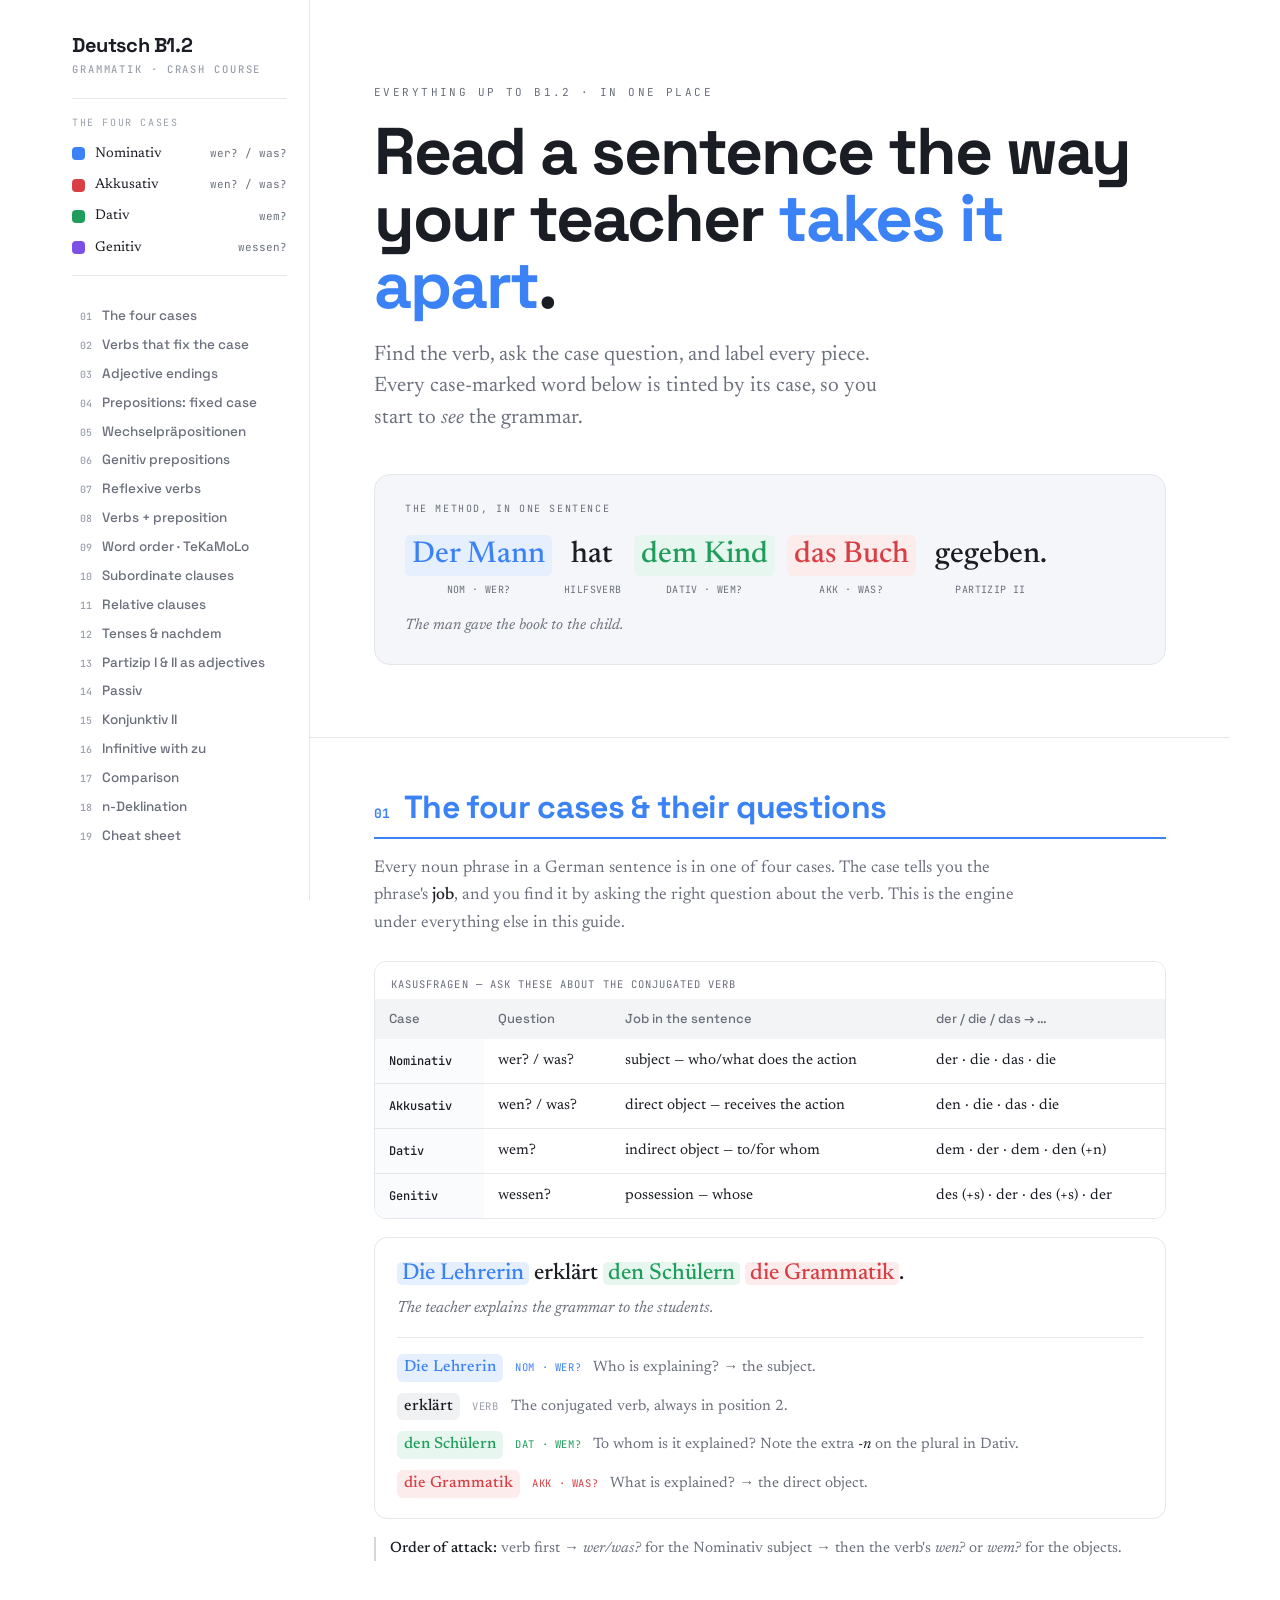
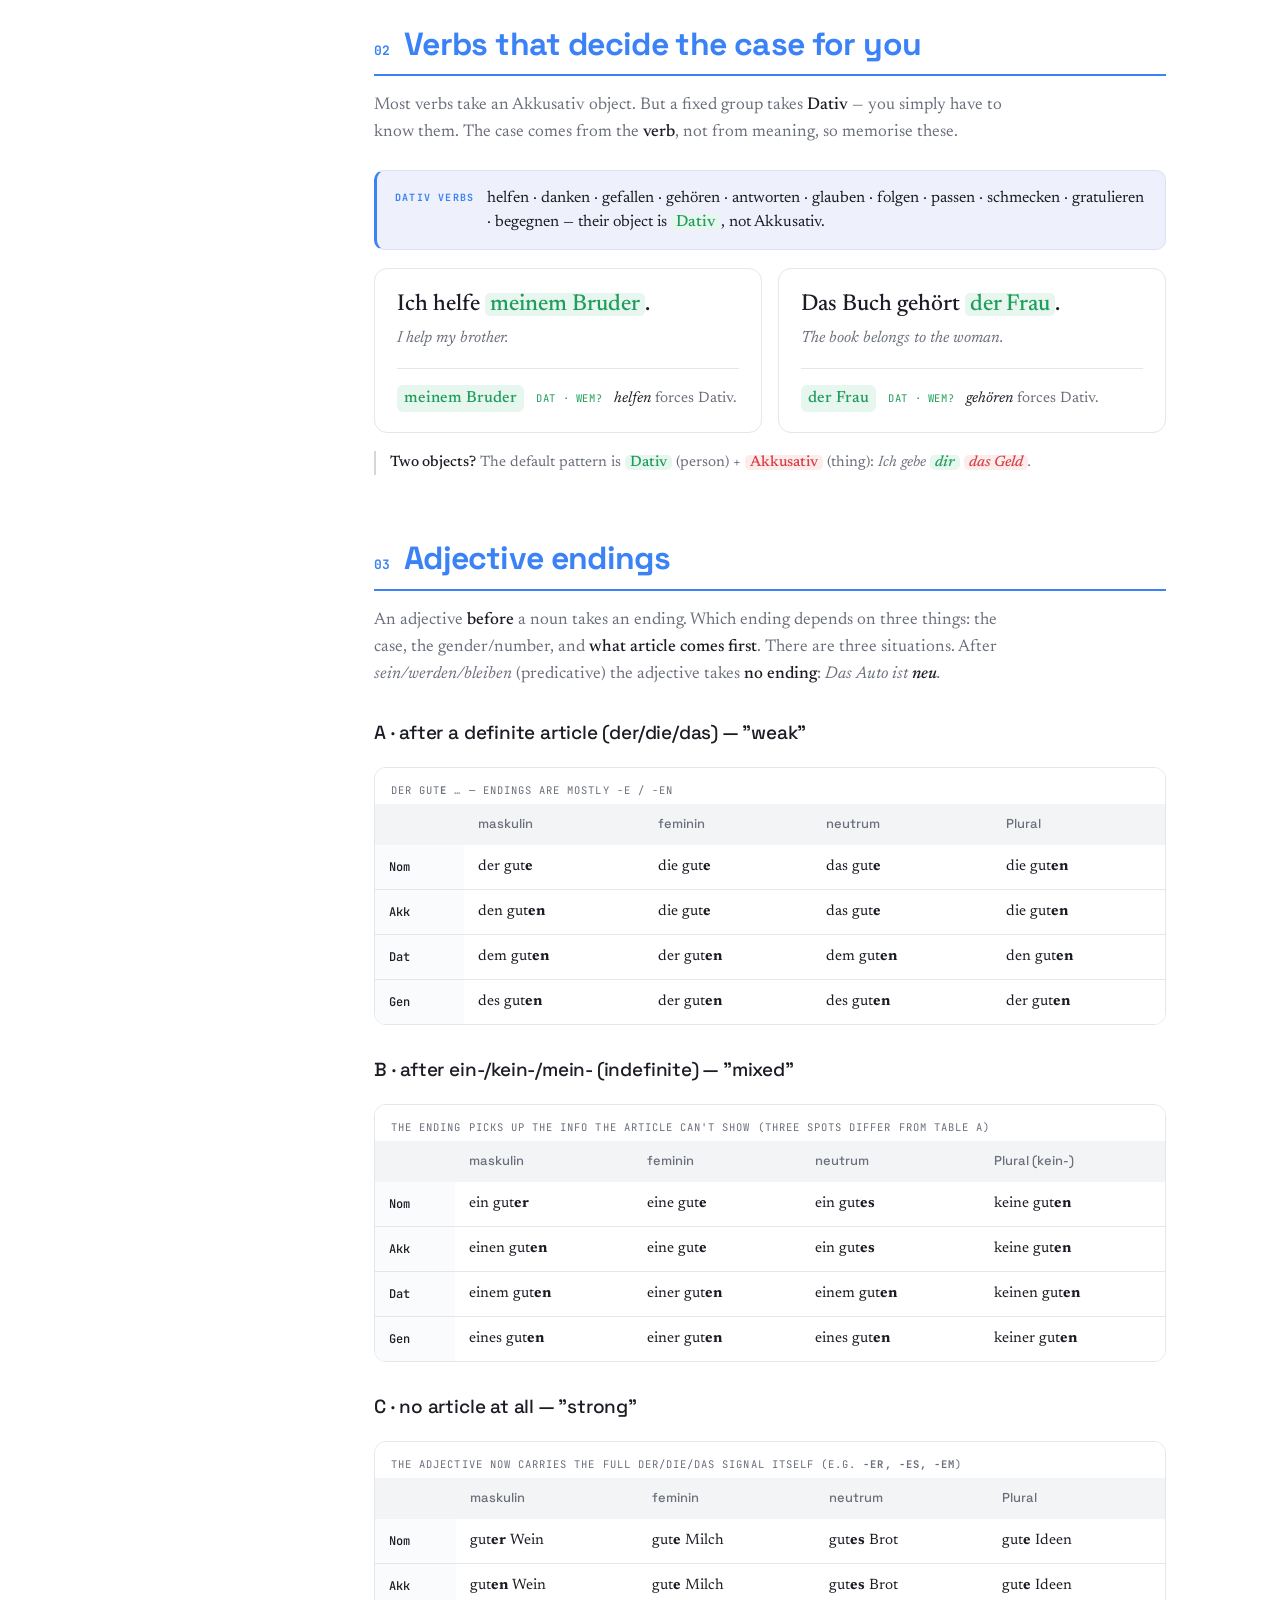
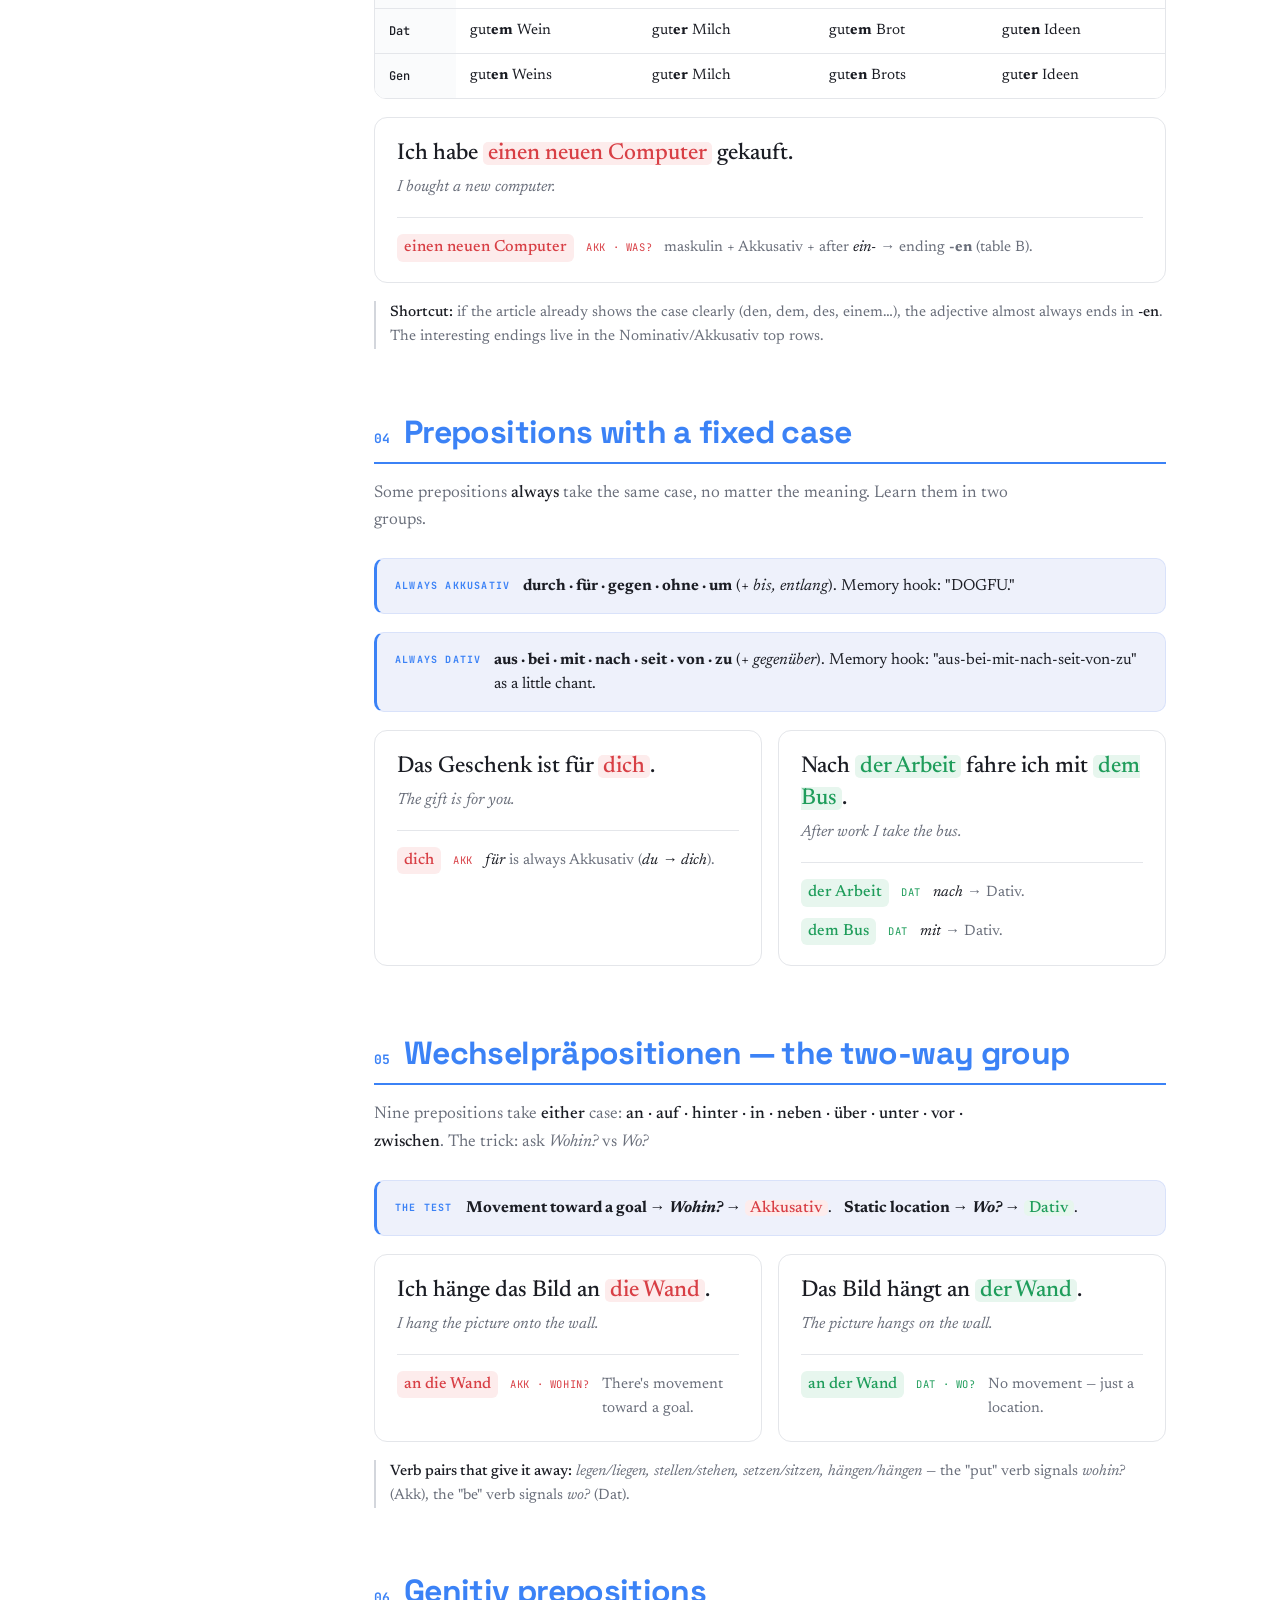
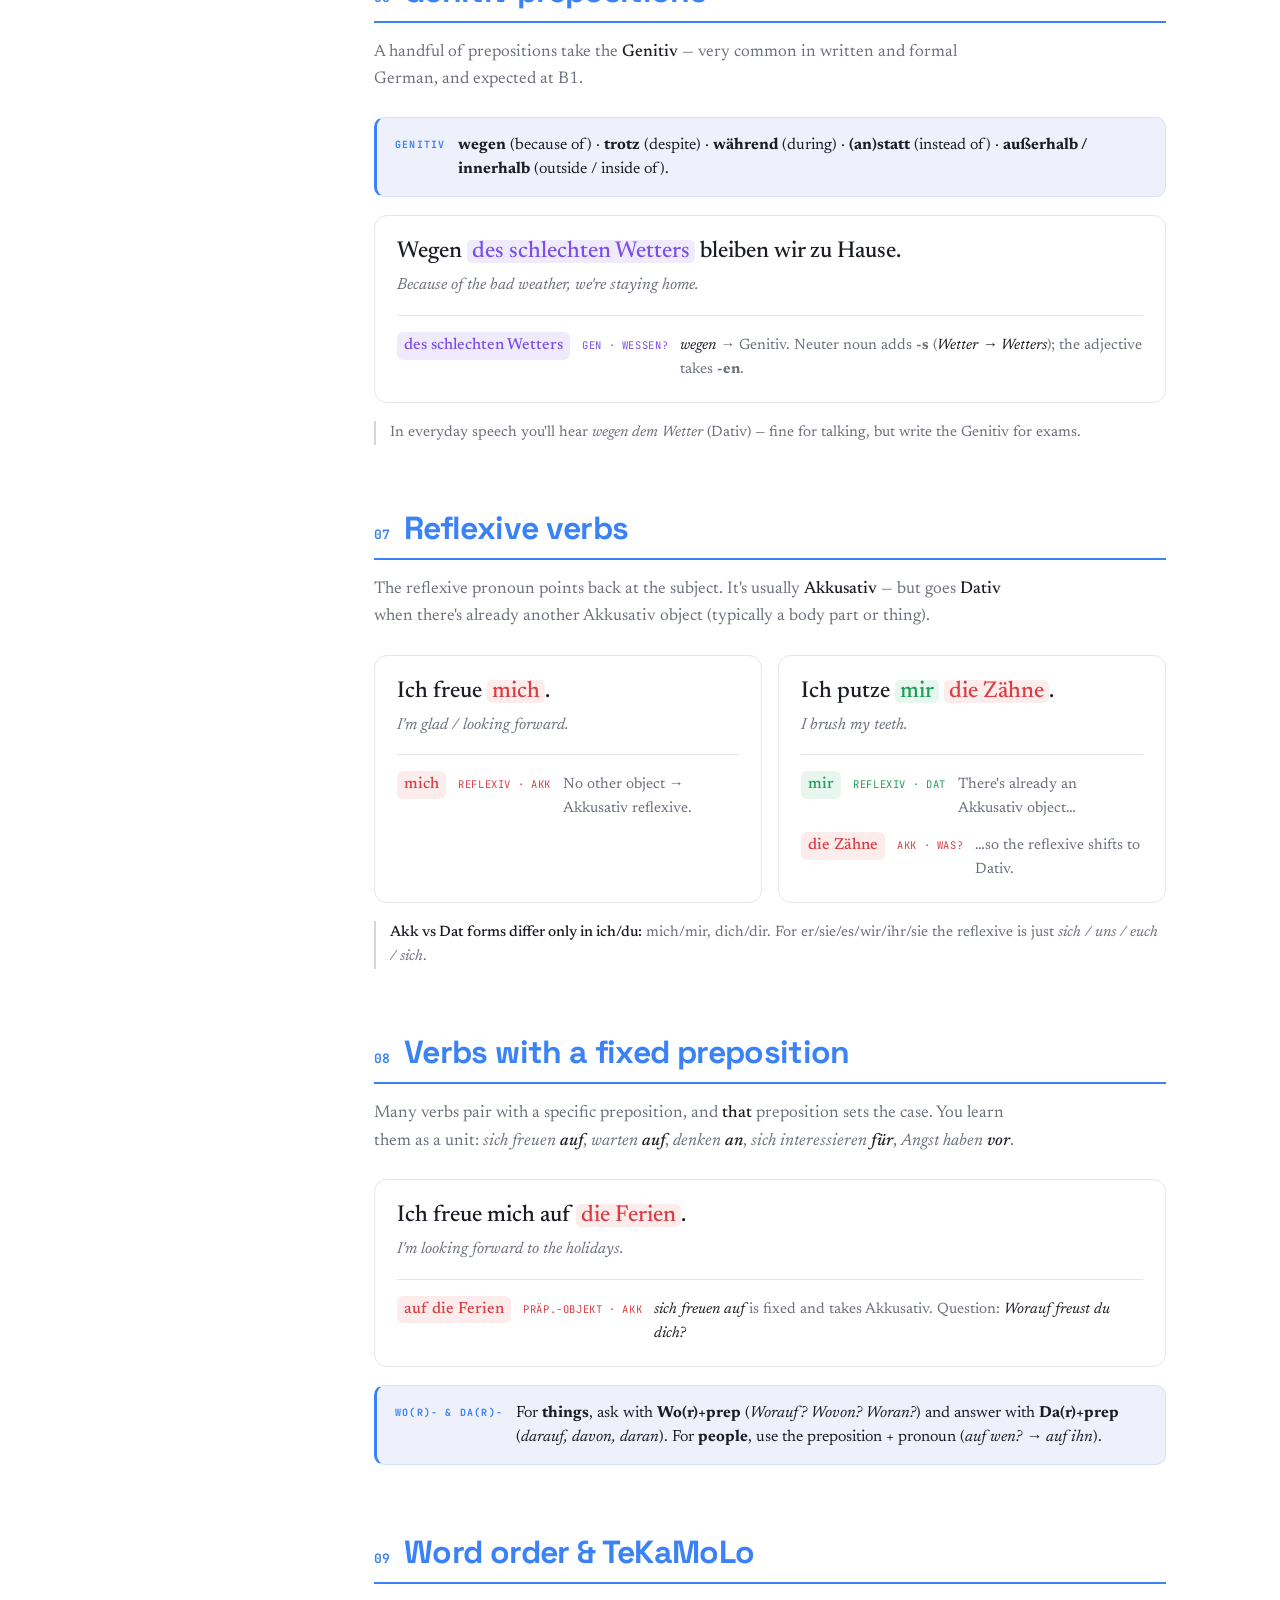
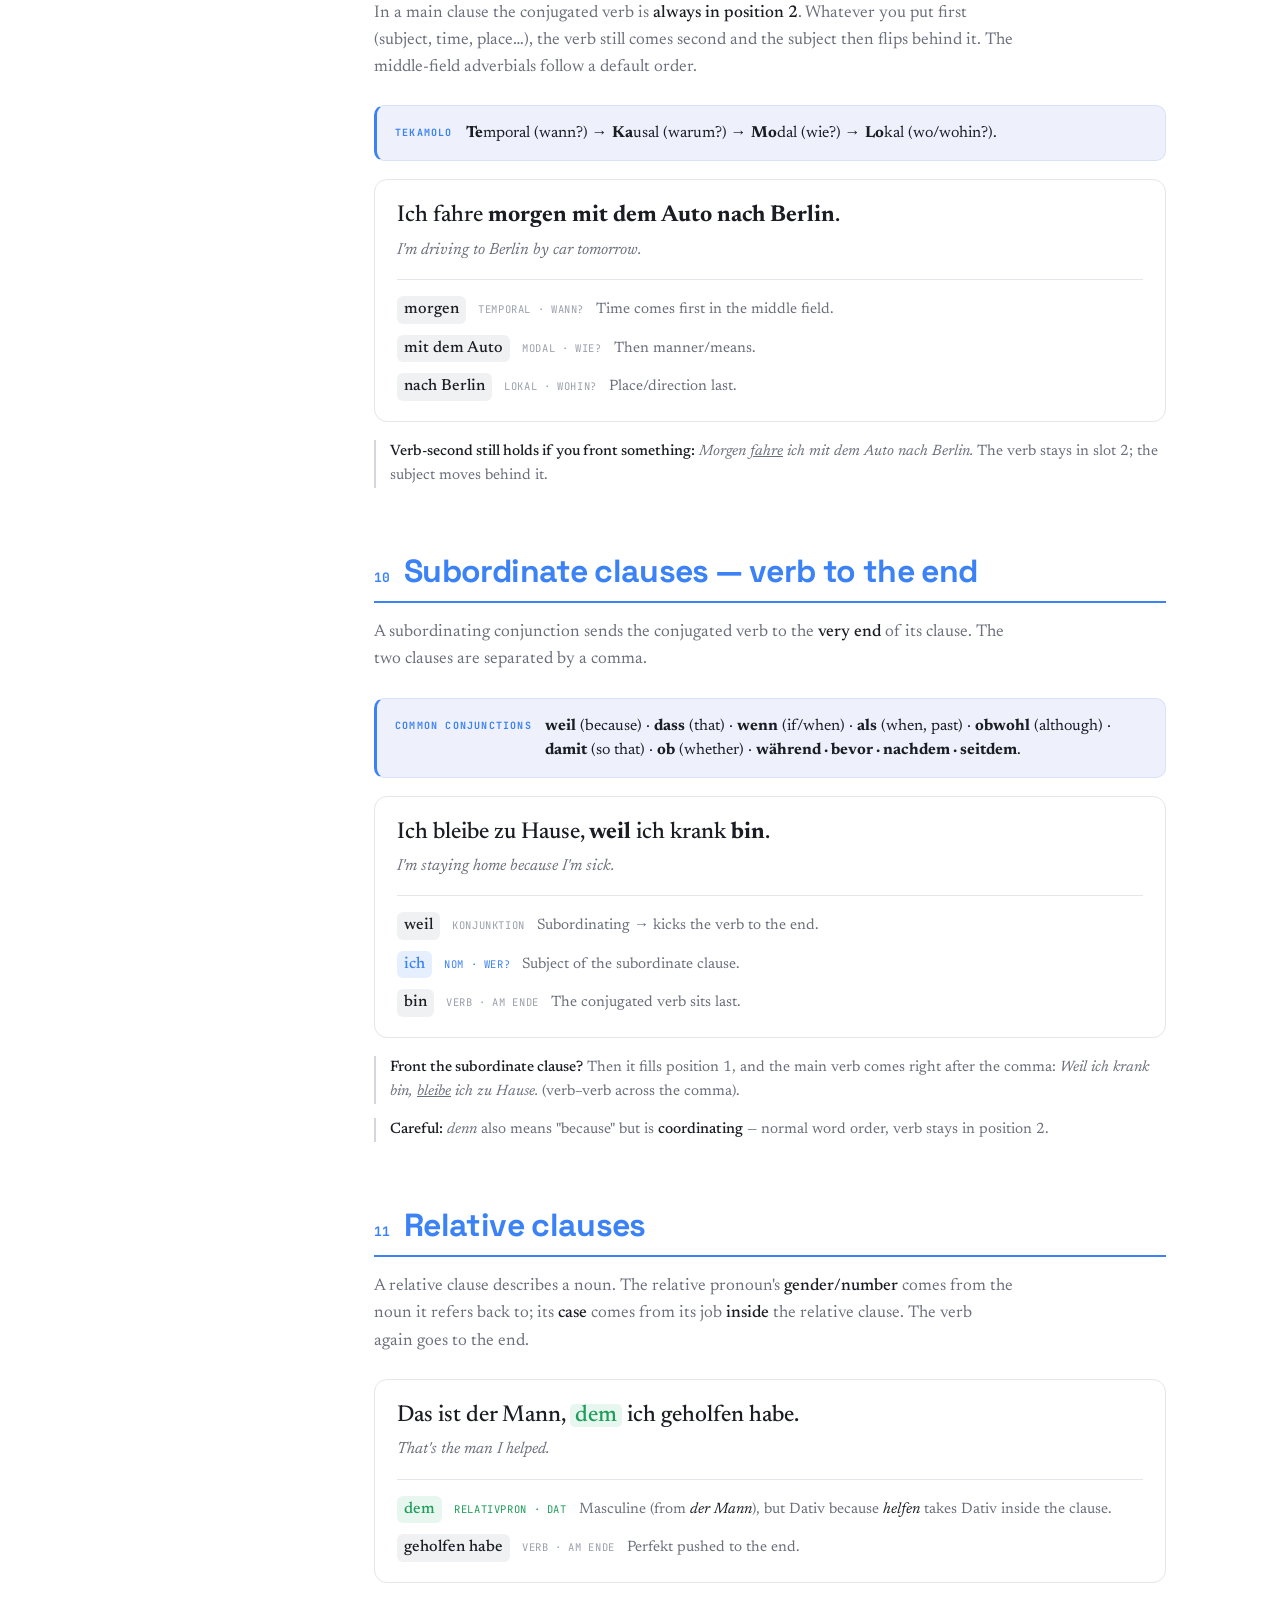
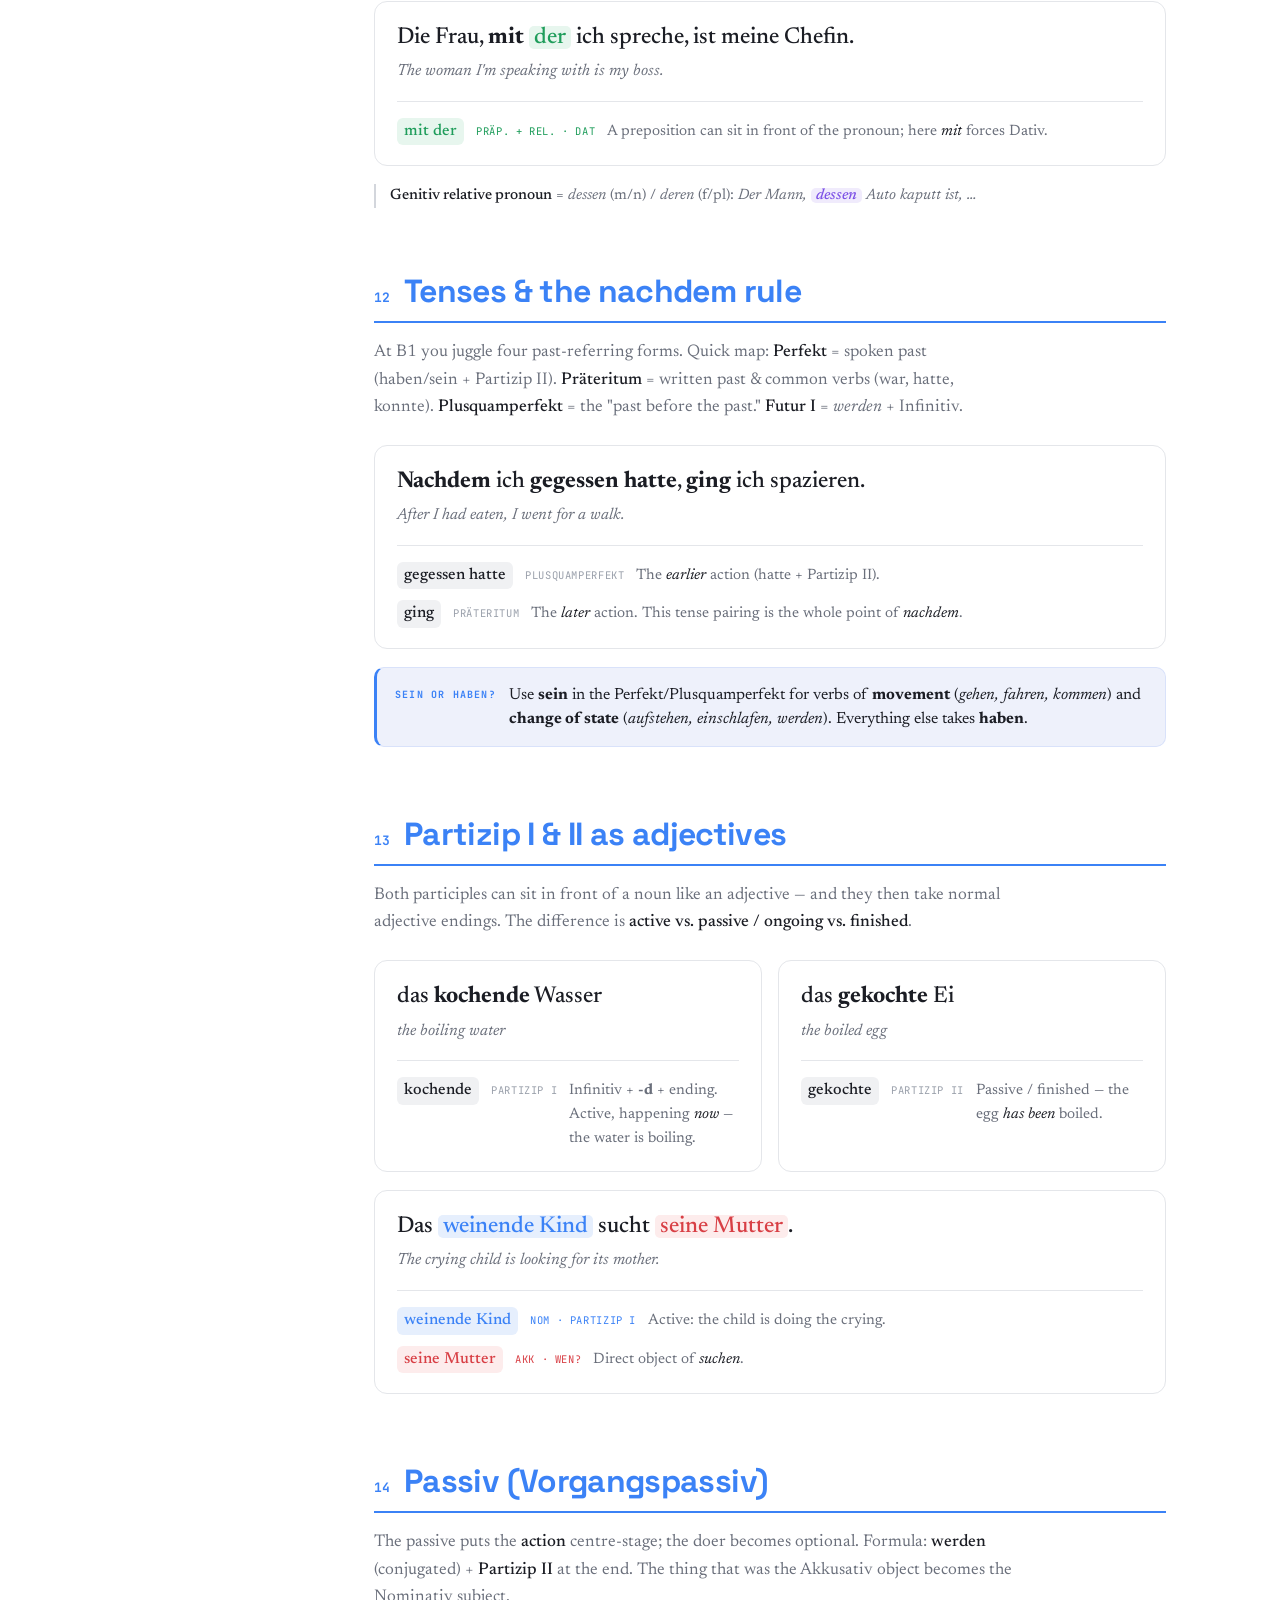
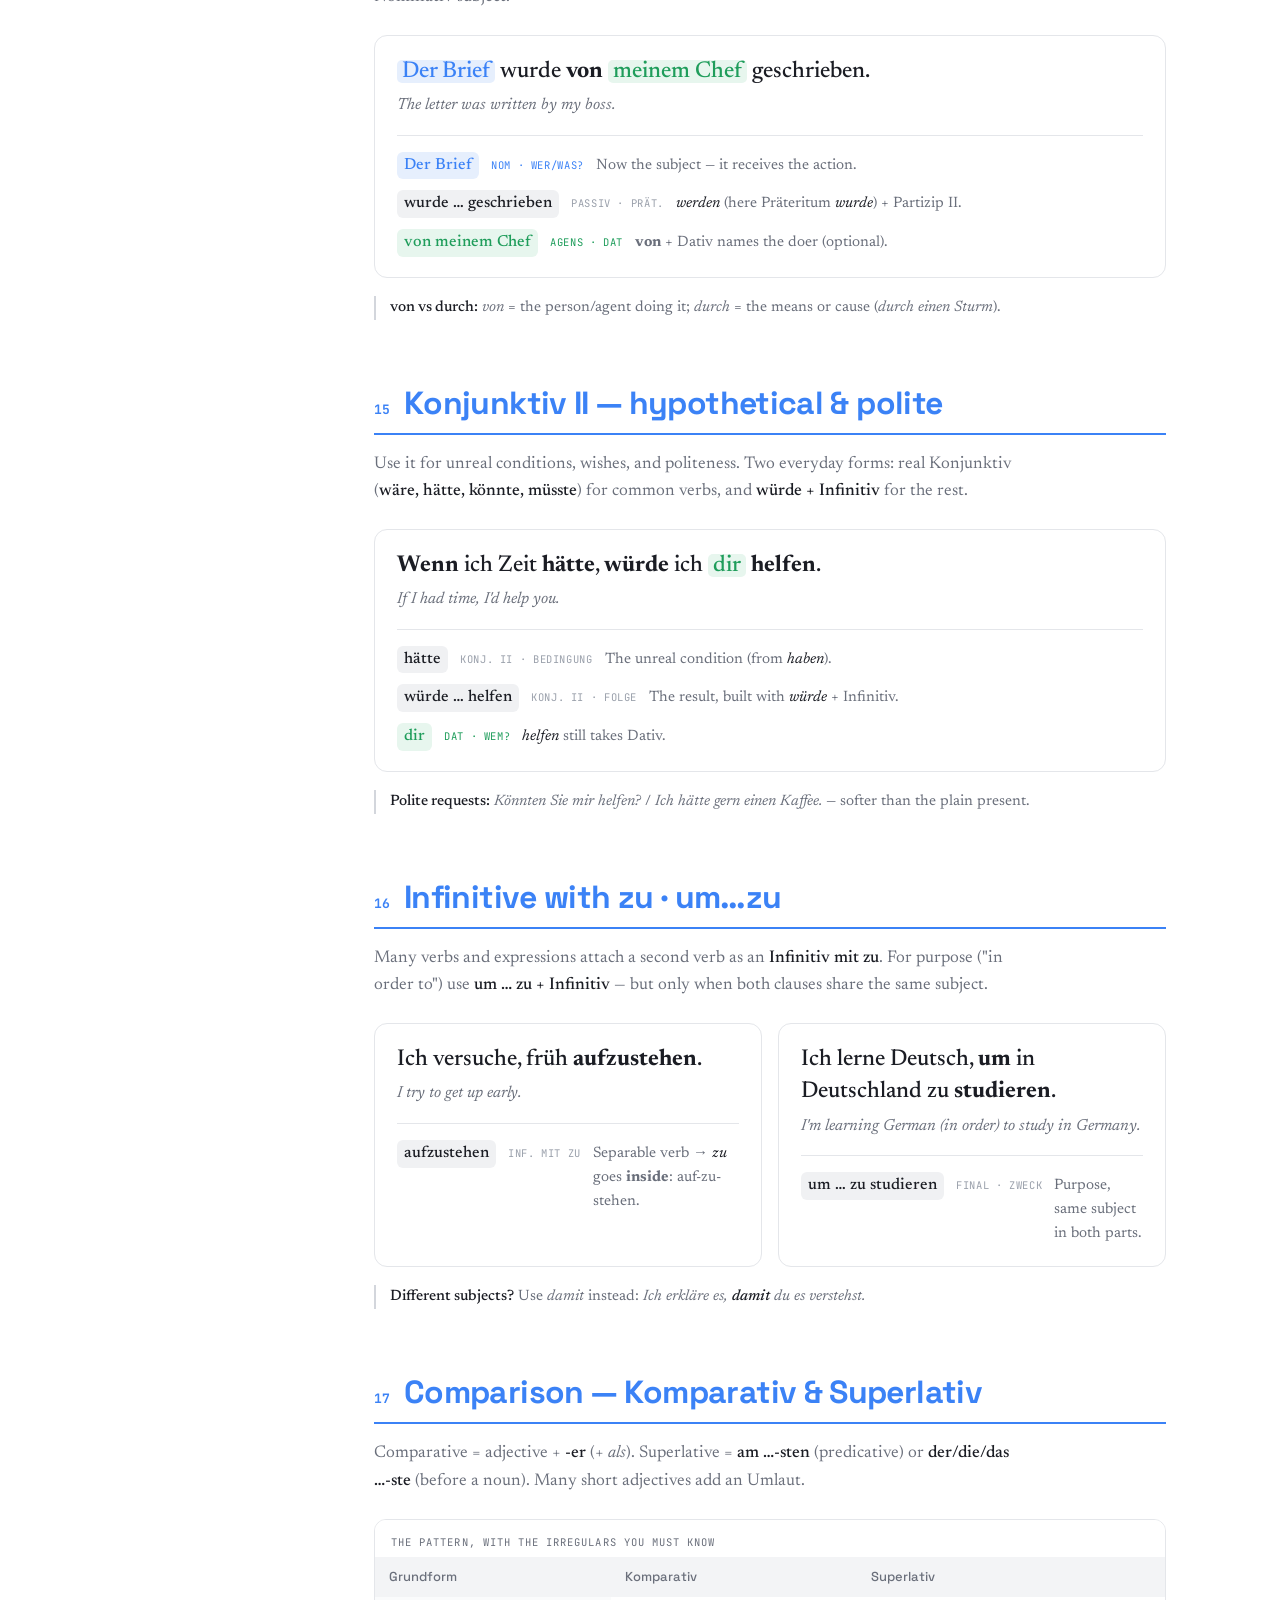
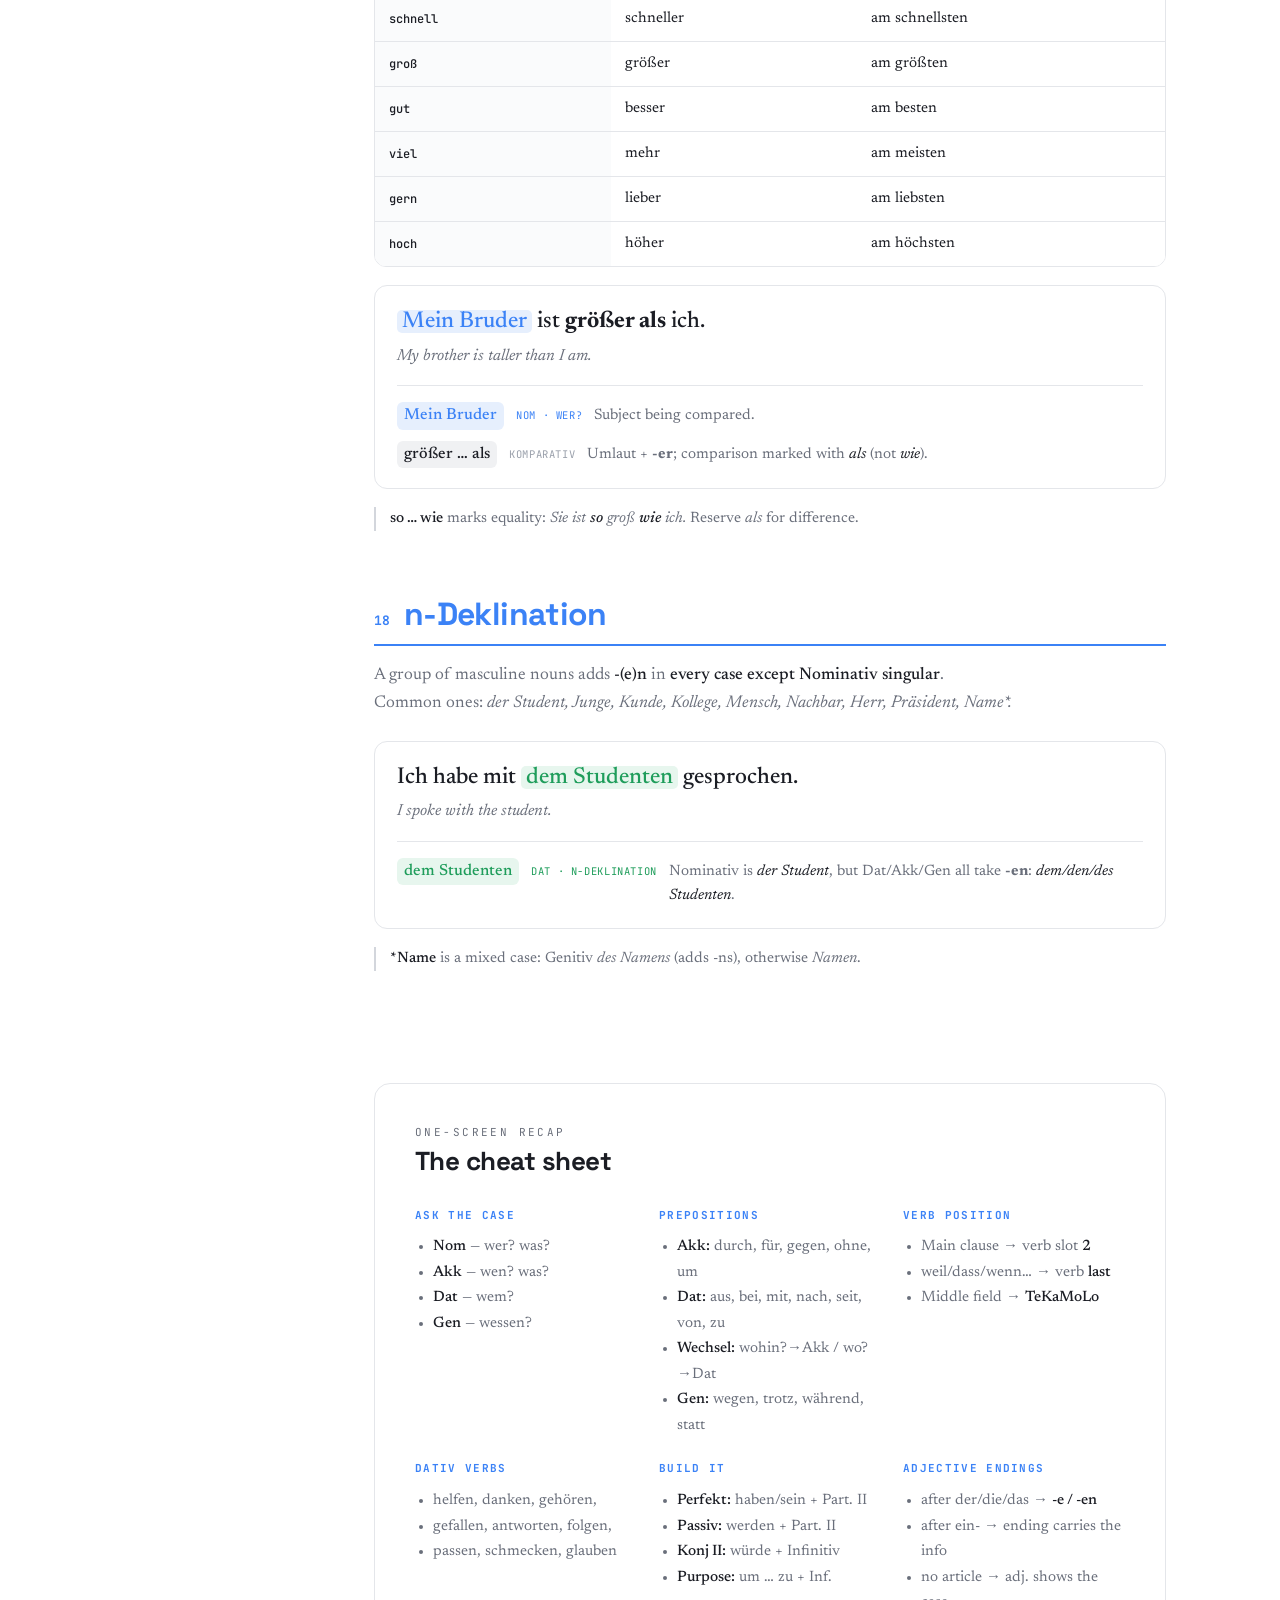
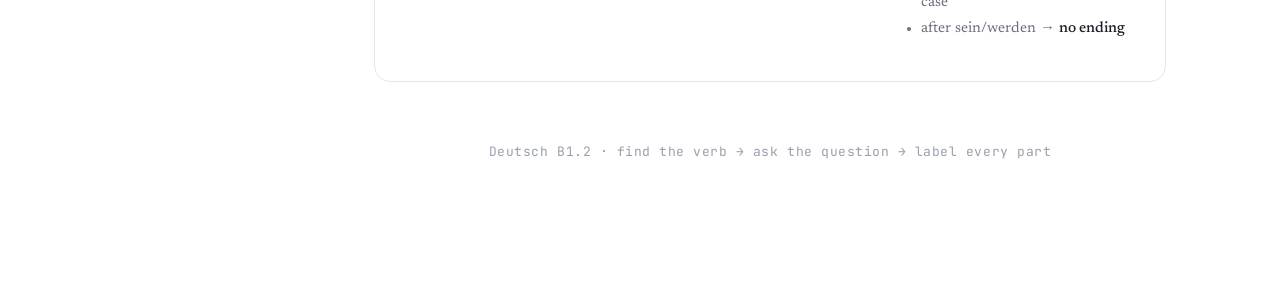
==== index.html @ 727ab63b "German A1-B1.2 grammar crash course" ====
<!DOCTYPE html>
<html lang="en">
<head>
<meta charset="UTF-8">
<meta name="viewport" content="width=device-width, initial-scale=1.0">
<meta name="color-scheme" content="light only">
<title>German B1.2 — Crash Course</title>
<link rel="preconnect" href="https://fonts.googleapis.com">
<link rel="preconnect" href="https://fonts.gstatic.com" crossorigin>
<link href="https://fonts.googleapis.com/css2?family=Space+Grotesk:wght@400;500;700&family=Newsreader:ital,opsz,wght@0,6..72,400;0,6..72,500;1,6..72,400;1,6..72,500&family=JetBrains+Mono:wght@500;700&display=swap" rel="stylesheet">
<style>
  :root{
    color-scheme:light only;
    --ink:#1b1d24;
    --muted:#6a6f7b;
    --faint:#9aa0ab;
    --paper:#f4f5f7;
    --card:#ffffff;
    --line:#e4e6ea;
    --line-strong:#d3d6dc;
    --header:#181b22;
    --accent:#3b82f6;

    /* the four cases — the spine of the whole guide */
    --nom:#3b82f6;   --nom-bg:#e6effd;
    --akk:#d83f45;   --akk-bg:#fdecec;
    --dat:#1f9d5b;   --dat-bg:#e7f6ee;
    --gen:#7c50e6;   --gen-bg:#f0ebfc;

    --display:'Space Grotesk',system-ui,sans-serif;
    --body:'Newsreader',Georgia,serif;
    --mono:'JetBrains Mono',ui-monospace,monospace;
  }

  *{box-sizing:border-box}
  html{scroll-behavior:smooth;background:#ffffff}
  @media (prefers-reduced-motion:reduce){html{scroll-behavior:auto}*{animation:none!important;transition:none!important}}
  body{
    margin:0;background:#ffffff;color:var(--ink);
    font-family:var(--body);font-size:18px;line-height:1.6;
    -webkit-font-smoothing:antialiased;
  }

  /* ---------- layout ---------- */
  .wrap{display:grid;grid-template-columns:260px minmax(0,1fr);gap:0;max-width:1180px;margin:0 auto;background:#ffffff}
  .main{padding:0 clamp(20px,5vw,64px) 120px;min-width:0;background:#ffffff}

  /* ---------- sidebar ---------- */
  aside{
    position:sticky;top:0;align-self:start;height:100vh;overflow-y:auto;background:#ffffff;
    padding:34px 22px 40px;border-right:1px solid var(--line);
  }
  aside .brand{font-family:var(--display);font-weight:700;font-size:20px;letter-spacing:-.02em;line-height:1.1}
  aside .brand span{display:block;font-family:var(--mono);font-weight:500;font-size:10.5px;letter-spacing:.18em;color:var(--faint);text-transform:uppercase;margin-top:8px}
  .legend{margin:22px 0 26px;padding:16px 0;border-top:1px solid var(--line);border-bottom:1px solid var(--line)}
  .legend .lg-title{font-family:var(--mono);font-size:10px;letter-spacing:.16em;text-transform:uppercase;color:var(--faint);margin-bottom:12px}
  .legend ul{list-style:none;margin:0;padding:0;display:flex;flex-direction:column;gap:9px}
  .legend li{display:flex;align-items:center;gap:10px;font-size:14px}
  .swatch{width:13px;height:13px;border-radius:4px;flex:none}
  .legend .q{font-family:var(--mono);font-size:11px;color:var(--muted);margin-left:auto}
  nav ol{list-style:none;margin:0;padding:0;counter-reset:s}
  nav li{counter-increment:s}
  nav a{
    display:flex;gap:10px;align-items:baseline;text-decoration:none;color:var(--muted);
    font-family:var(--display);font-size:13.5px;font-weight:500;padding:6px 8px;border-radius:7px;line-height:1.25;
  }
  nav a::before{content:counter(s,decimal-leading-zero);font-family:var(--mono);font-size:10px;color:var(--faint);flex:none}
  nav a:hover{color:var(--ink);background:#eef0f3}
  nav a:focus-visible{outline:2px solid var(--nom);outline-offset:2px}

  /* ---------- hero ---------- */
  header.hero{background:#ffffff;color:var(--ink);border-bottom:1px solid var(--line);padding:clamp(40px,7vw,84px) clamp(20px,5vw,64px) clamp(44px,6vw,72px);margin:0 calc(-1*clamp(20px,5vw,64px)) 0}
  .kicker{font-family:var(--mono);font-size:11px;letter-spacing:.22em;text-transform:uppercase;color:var(--muted)}
  header.hero h1{font-family:var(--display);font-weight:700;letter-spacing:-.03em;line-height:1.02;font-size:clamp(38px,7vw,66px);margin:16px 0 0}
  header.hero h1 em{font-style:normal;color:var(--accent)}
  header.hero .sub{font-size:clamp(17px,2.4vw,21px);color:var(--muted);max-width:44ch;margin:20px 0 0;line-height:1.5}

  /* diagrammed hero sentence */
  .diagram{margin:40px 0 0;padding:26px clamp(18px,3vw,30px);background:#f5f6f9;border:1px solid var(--line);border-radius:16px}
  .diagram .dlabel{font-family:var(--mono);font-size:10px;letter-spacing:.16em;text-transform:uppercase;color:var(--muted);margin-bottom:18px}
  .dsent{display:flex;flex-wrap:wrap;gap:10px 12px;font-family:var(--body);font-size:clamp(20px,3.3vw,30px);line-height:1.3}
  .tok{display:flex;flex-direction:column;gap:7px}
  .tok .w{padding:1px 7px;border-radius:6px;font-weight:500}
  .tok .t{font-family:var(--mono);font-size:10px;letter-spacing:.04em;text-align:center;color:var(--muted);text-transform:uppercase}
  .tok.plain .w{color:var(--ink)}
  .w.nom{background:var(--nom-bg);color:var(--nom)}
  .w.akk{background:var(--akk-bg);color:var(--akk)}
  .w.dat{background:var(--dat-bg);color:var(--dat)}
  .w.gen{background:var(--gen-bg);color:var(--gen)}
  .diagram .dgloss{font-style:italic;color:var(--muted);font-size:15px;margin-top:18px}

  /* ---------- sections ---------- */
  section{padding-top:52px}
  .sec-head{display:flex;align-items:baseline;gap:14px;margin-bottom:6px;border-bottom:2px solid var(--accent);padding-bottom:12px}
  .sec-head .num{font-family:var(--mono);font-weight:700;font-size:13px;color:var(--accent);flex:none}
  .sec-head h2{font-family:var(--display);font-weight:700;letter-spacing:-.02em;font-size:clamp(24px,3.6vw,32px);margin:0;line-height:1.1;color:var(--accent)}
  .lead{color:var(--muted);font-size:17px;margin:16px 0 24px;max-width:64ch}
  .lead b, p b{color:var(--ink);font-weight:500}

  h3.subhead{font-family:var(--display);font-weight:500;font-size:19px;letter-spacing:-.01em;margin:30px 0 4px;color:var(--ink)}

  /* rule callout */
  .rule{display:flex;gap:13px;background:#eef1fb;border:1px solid #d9e2fa;border-left:3px solid var(--accent);border-radius:10px;padding:15px 18px;margin:18px 0;font-size:16px;line-height:1.5}
  .rule .tag{font-family:var(--mono);font-size:10px;letter-spacing:.12em;text-transform:uppercase;color:var(--accent);font-weight:700;padding-top:4px;flex:none}
  .rule.warn{background:#fdf2ec;border-color:#f6d9c6;border-left-color:#d97a3a}
  .rule.warn .tag{color:#c76a2c}

  /* example card + parse */
  .ex{background:var(--card);border:1px solid var(--line);border-radius:13px;padding:20px 22px;margin:18px 0}
  .ex .de{font-size:clamp(19px,2.6vw,23px);line-height:1.4;font-weight:500}
  .ex .en{font-style:italic;color:var(--muted);font-size:16px;margin-top:5px}
  .parse{list-style:none;margin:16px 0 0;padding:16px 0 0;border-top:1px solid var(--line);display:flex;flex-direction:column;gap:11px}
  .parse li{display:grid;grid-template-columns:auto auto 1fr;gap:10px 12px;align-items:baseline;font-size:15px}
  @media (max-width:520px){.parse li{grid-template-columns:1fr;gap:4px}}
  .parse .p{font-weight:500;padding:1px 7px;border-radius:6px;white-space:nowrap;font-size:16px}
  .parse .lab{font-family:var(--mono);font-size:10.5px;letter-spacing:.06em;text-transform:uppercase;padding-top:2px;white-space:nowrap}
  .parse .exp{color:var(--muted);font-size:15px}
  .parse .exp em{color:var(--ink);font-style:italic}

  /* case tinting utilities */
  .nom{background:var(--nom-bg);color:var(--nom)} .lab.nom{background:none;color:var(--nom)}
  .akk{background:var(--akk-bg);color:var(--akk)} .lab.akk{background:none;color:var(--akk)}
  .dat{background:var(--dat-bg);color:var(--dat)} .lab.dat{background:none;color:var(--dat)}
  .gen{background:var(--gen-bg);color:var(--gen)} .lab.gen{background:none;color:var(--gen)}
  .lab.neutral{color:var(--faint)}
  .p.plain{background:#f0f1f3;color:var(--ink)}

  /* inline colored word in prose */
  .c{padding:0 5px;border-radius:5px;font-weight:500}
  .c.nom{background:var(--nom-bg);color:var(--nom)}
  .c.akk{background:var(--akk-bg);color:var(--akk)}
  .c.dat{background:var(--dat-bg);color:var(--dat)}
  .c.gen{background:var(--gen-bg);color:var(--gen)}

  /* tables */
  .tbl{overflow-x:auto;margin:18px 0;border:1px solid var(--line);border-radius:12px;background:#ffffff}
  table{border-collapse:collapse;width:100%;font-size:15px;min-width:460px;background:#ffffff}
  caption{caption-side:top;text-align:left;font-family:var(--mono);font-size:10.5px;letter-spacing:.1em;text-transform:uppercase;color:var(--muted);padding:14px 16px 6px;background:#ffffff}
  th,td{padding:10px 14px;text-align:left;border-bottom:1px solid var(--line);background:#ffffff;color:var(--ink)}
  thead th{background:#f3f4f6;font-family:var(--display);font-weight:500;font-size:13px;color:var(--muted)}
  tbody th{font-family:var(--mono);font-size:12px;font-weight:500;color:var(--ink);background:#fafbfc}
  tr:last-child td,tr:last-child th{border-bottom:none}
  td .end{font-weight:700}
  td.n{color:var(--nom)} td.a{color:var(--akk)} td.d{color:var(--dat)} td.g{color:var(--gen)}

  /* mini two-column compare */
  .split{display:grid;grid-template-columns:1fr 1fr;gap:16px;margin:18px 0}
  @media (max-width:640px){.split{grid-template-columns:1fr}}
  .split .ex{margin:0}

  .tip{font-size:15px;color:var(--muted);margin:14px 0;padding-left:14px;border-left:2px solid var(--line-strong)}
  .tip b{color:var(--ink);font-weight:500}

  /* cheat sheet */
  .cheat{background:#ffffff;color:var(--ink);border:1px solid var(--line);border-radius:16px;padding:clamp(24px,4vw,40px);margin-top:46px}
  .cheat h2{font-family:var(--display);color:var(--ink);margin:0 0 6px;font-size:26px;letter-spacing:-.02em}
  .cheat .cg{display:grid;grid-template-columns:repeat(auto-fit,minmax(200px,1fr));gap:22px;margin-top:24px}
  .cheat h4{font-family:var(--mono);font-size:11px;letter-spacing:.12em;text-transform:uppercase;color:var(--accent);margin:0 0 10px}
  .cheat ul{margin:0;padding-left:18px;font-size:15px;line-height:1.7;color:var(--muted)}
  .cheat ul b{color:var(--ink);font-weight:500}
  .cheat code{font-family:var(--mono);font-size:13px;color:var(--accent)}

  footer{color:var(--faint);font-size:13px;text-align:center;margin-top:60px;font-family:var(--mono);letter-spacing:.04em}

  /* ---------- responsive: fold sidebar ---------- */
  @media (max-width:860px){
    .wrap{grid-template-columns:1fr}
    aside{position:static;height:auto;border-right:none;border-bottom:1px solid var(--line);padding:20px}
    aside .toc-wrap{margin-top:12px}
    nav ol{columns:2;column-gap:18px}
    header.hero{margin:0 calc(-1*clamp(20px,5vw,64px)) 0}
  }
  details.mtoc summary{cursor:pointer;font-family:var(--mono);font-size:11px;letter-spacing:.14em;text-transform:uppercase;color:var(--muted);padding:6px 0}
  @media (min-width:861px){details.mtoc{display:block}details.mtoc summary{display:none}details.mtoc[open]>*{}}
</style>
</head>
<body>
<div class="wrap">

  <!-- SIDEBAR -->
  <aside>
    <div class="brand">Deutsch B1.2<span>Grammatik · Crash Course</span></div>

    <div class="legend" aria-label="Case colour key">
      <div class="lg-title">The four cases</div>
      <ul>
        <li><span class="swatch" style="background:var(--nom)"></span> Nominativ <span class="q">wer? / was?</span></li>
        <li><span class="swatch" style="background:var(--akk)"></span> Akkusativ <span class="q">wen? / was?</span></li>
        <li><span class="swatch" style="background:var(--dat)"></span> Dativ <span class="q">wem?</span></li>
        <li><span class="swatch" style="background:var(--gen)"></span> Genitiv <span class="q">wessen?</span></li>
      </ul>
    </div>

    <details class="mtoc" open>
      <summary>Contents</summary>
      <div class="toc-wrap">
      <nav aria-label="Contents">
        <ol>
          <li><a href="#s1">The four cases</a></li>
          <li><a href="#s2">Verbs that fix the case</a></li>
          <li><a href="#s3">Adjective endings</a></li>
          <li><a href="#s4">Prepositions: fixed case</a></li>
          <li><a href="#s5">Wechselpräpositionen</a></li>
          <li><a href="#s6">Genitiv prepositions</a></li>
          <li><a href="#s7">Reflexive verbs</a></li>
          <li><a href="#s8">Verbs + preposition</a></li>
          <li><a href="#s9">Word order · TeKaMoLo</a></li>
          <li><a href="#s10">Subordinate clauses</a></li>
          <li><a href="#s11">Relative clauses</a></li>
          <li><a href="#s12">Tenses & nachdem</a></li>
          <li><a href="#s13">Partizip I & II as adjectives</a></li>
          <li><a href="#s14">Passiv</a></li>
          <li><a href="#s15">Konjunktiv II</a></li>
          <li><a href="#s16">Infinitive with zu</a></li>
          <li><a href="#s17">Comparison</a></li>
          <li><a href="#s18">n-Deklination</a></li>
          <li><a href="#cheat">Cheat sheet</a></li>
        </ol>
      </nav>
      </div>
    </details>
  </aside>

  <!-- MAIN -->
  <div class="main">

    <header class="hero">
      <div class="kicker">Everything up to B1.2 · in one place</div>
      <h1>Read a sentence the way<br>your teacher <em>takes it apart</em>.</h1>
      <p class="sub">Find the verb, ask the case question, and label every piece. Every case-marked word below is tinted by its case, so you start to <em>see</em> the grammar.</p>

      <div class="diagram">
        <div class="dlabel">The method, in one sentence</div>
        <div class="dsent">
          <span class="tok"><span class="w nom">Der Mann</span><span class="t">Nom · wer?</span></span>
          <span class="tok plain"><span class="w">hat</span><span class="t">Hilfsverb</span></span>
          <span class="tok"><span class="w dat">dem Kind</span><span class="t">Dativ · wem?</span></span>
          <span class="tok"><span class="w akk">das Buch</span><span class="t">Akk · was?</span></span>
          <span class="tok plain"><span class="w">gegeben.</span><span class="t">Partizip II</span></span>
        </div>
        <div class="dgloss">The man gave the book to the child.</div>
      </div>
    </header>

    <!-- 1 -->
    <section id="s1">
      <div class="sec-head"><span class="num">01</span><h2>The four cases & their questions</h2></div>
      <p class="lead">Every noun phrase in a German sentence is in one of four cases. The case tells you the phrase's <b>job</b>, and you find it by asking the right question about the verb. This is the engine under everything else in this guide.</p>

      <div class="tbl">
        <table>
          <caption>Kasusfragen — ask these about the conjugated verb</caption>
          <thead><tr><th>Case</th><th>Question</th><th>Job in the sentence</th><th>der / die / das → …</th></tr></thead>
          <tbody>
            <tr><th class="n">Nominativ</th><td>wer? / was?</td><td>subject — who/what does the action</td><td>der · die · das · die</td></tr>
            <tr><th class="a">Akkusativ</th><td>wen? / was?</td><td>direct object — receives the action</td><td>den · die · das · die</td></tr>
            <tr><th class="d">Dativ</th><td>wem?</td><td>indirect object — to/for whom</td><td>dem · der · dem · den (+n)</td></tr>
            <tr><th class="g">Genitiv</th><td>wessen?</td><td>possession — whose</td><td>des (+s) · der · des (+s) · der</td></tr>
          </tbody>
        </table>
      </div>

      <div class="ex">
        <div class="de"><span class="c nom">Die Lehrerin</span> erklärt <span class="c dat">den Schülern</span> <span class="c akk">die Grammatik</span>.</div>
        <div class="en">The teacher explains the grammar to the students.</div>
        <ul class="parse">
          <li><span class="p nom">Die Lehrerin</span><span class="lab nom">Nom · wer?</span><span class="exp">Who is explaining? → the subject.</span></li>
          <li><span class="p plain">erklärt</span><span class="lab neutral">Verb</span><span class="exp">The conjugated verb, always in position 2.</span></li>
          <li><span class="p dat">den Schülern</span><span class="lab dat">Dat · wem?</span><span class="exp">To whom is it explained? Note the extra <em>-n</em> on the plural in Dativ.</span></li>
          <li><span class="p akk">die Grammatik</span><span class="lab akk">Akk · was?</span><span class="exp">What is explained? → the direct object.</span></li>
        </ul>
      </div>
      <p class="tip"><b>Order of attack:</b> verb first → <em>wer/was?</em> for the Nominativ subject → then the verb's <em>wen?</em> or <em>wem?</em> for the objects.</p>
    </section>

    <!-- 2 -->
    <section id="s2">
      <div class="sec-head"><span class="num">02</span><h2>Verbs that decide the case for you</h2></div>
      <p class="lead">Most verbs take an Akkusativ object. But a fixed group takes <b>Dativ</b> — you simply have to know them. The case comes from the <b>verb</b>, not from meaning, so memorise these.</p>

      <div class="rule"><span class="tag">Dativ verbs</span><div>helfen · danken · gefallen · gehören · antworten · glauben · folgen · passen · schmecken · gratulieren · begegnen — their object is <span class="c dat">Dativ</span>, not Akkusativ.</div></div>

      <div class="split">
        <div class="ex">
          <div class="de">Ich helfe <span class="c dat">meinem Bruder</span>.</div>
          <div class="en">I help my brother.</div>
          <ul class="parse">
            <li><span class="p dat">meinem Bruder</span><span class="lab dat">Dat · wem?</span><span class="exp"><em>helfen</em> forces Dativ.</span></li>
          </ul>
        </div>
        <div class="ex">
          <div class="de">Das Buch gehört <span class="c dat">der Frau</span>.</div>
          <div class="en">The book belongs to the woman.</div>
          <ul class="parse">
            <li><span class="p dat">der Frau</span><span class="lab dat">Dat · wem?</span><span class="exp"><em>gehören</em> forces Dativ.</span></li>
          </ul>
        </div>
      </div>
      <p class="tip"><b>Two objects?</b> The default pattern is <span class="c dat">Dativ</span> (person) + <span class="c akk">Akkusativ</span> (thing): <em>Ich gebe <span class="c dat">dir</span> <span class="c akk">das Geld</span>.</em></p>
    </section>

    <!-- 3 -->
    <section id="s3">
      <div class="sec-head"><span class="num">03</span><h2>Adjective endings</h2></div>
      <p class="lead">An adjective <b>before</b> a noun takes an ending. Which ending depends on three things: the case, the gender/number, and <b>what article comes first</b>. There are three situations. After <em>sein/werden/bleiben</em> (predicative) the adjective takes <b>no ending</b>: <em>Das Auto ist <b>neu</b>.</em></p>

      <h3 class="subhead">A · after a definite article (der/die/das) — "weak"</h3>
      <div class="tbl"><table>
        <caption>der gut<b>e</b> … — endings are mostly -e / -en</caption>
        <thead><tr><th></th><th>maskulin</th><th>feminin</th><th>neutrum</th><th>Plural</th></tr></thead>
        <tbody>
          <tr><th class="n">Nom</th><td>der gut<span class="end">e</span></td><td>die gut<span class="end">e</span></td><td>das gut<span class="end">e</span></td><td>die gut<span class="end">en</span></td></tr>
          <tr><th class="a">Akk</th><td>den gut<span class="end">en</span></td><td>die gut<span class="end">e</span></td><td>das gut<span class="end">e</span></td><td>die gut<span class="end">en</span></td></tr>
          <tr><th class="d">Dat</th><td>dem gut<span class="end">en</span></td><td>der gut<span class="end">en</span></td><td>dem gut<span class="end">en</span></td><td>den gut<span class="end">en</span></td></tr>
          <tr><th class="g">Gen</th><td>des gut<span class="end">en</span></td><td>der gut<span class="end">en</span></td><td>des gut<span class="end">en</span></td><td>der gut<span class="end">en</span></td></tr>
        </tbody>
      </table></div>

      <h3 class="subhead">B · after ein-/kein-/mein- (indefinite) — "mixed"</h3>
      <div class="tbl"><table>
        <caption>the ending picks up the info the article can't show (three spots differ from table A)</caption>
        <thead><tr><th></th><th>maskulin</th><th>feminin</th><th>neutrum</th><th>Plural (kein-)</th></tr></thead>
        <tbody>
          <tr><th class="n">Nom</th><td>ein gut<span class="end">er</span></td><td>eine gut<span class="end">e</span></td><td>ein gut<span class="end">es</span></td><td>keine gut<span class="end">en</span></td></tr>
          <tr><th class="a">Akk</th><td>einen gut<span class="end">en</span></td><td>eine gut<span class="end">e</span></td><td>ein gut<span class="end">es</span></td><td>keine gut<span class="end">en</span></td></tr>
          <tr><th class="d">Dat</th><td>einem gut<span class="end">en</span></td><td>einer gut<span class="end">en</span></td><td>einem gut<span class="end">en</span></td><td>keinen gut<span class="end">en</span></td></tr>
          <tr><th class="g">Gen</th><td>eines gut<span class="end">en</span></td><td>einer gut<span class="end">en</span></td><td>eines gut<span class="end">en</span></td><td>keiner gut<span class="end">en</span></td></tr>
        </tbody>
      </table></div>

      <h3 class="subhead">C · no article at all — "strong"</h3>
      <div class="tbl"><table>
        <caption>the adjective now carries the full der/die/das signal itself (e.g. <b>-er, -es, -em</b>)</caption>
        <thead><tr><th></th><th>maskulin</th><th>feminin</th><th>neutrum</th><th>Plural</th></tr></thead>
        <tbody>
          <tr><th class="n">Nom</th><td>gut<span class="end">er</span> Wein</td><td>gut<span class="end">e</span> Milch</td><td>gut<span class="end">es</span> Brot</td><td>gut<span class="end">e</span> Ideen</td></tr>
          <tr><th class="a">Akk</th><td>gut<span class="end">en</span> Wein</td><td>gut<span class="end">e</span> Milch</td><td>gut<span class="end">es</span> Brot</td><td>gut<span class="end">e</span> Ideen</td></tr>
          <tr><th class="d">Dat</th><td>gut<span class="end">em</span> Wein</td><td>gut<span class="end">er</span> Milch</td><td>gut<span class="end">em</span> Brot</td><td>gut<span class="end">en</span> Ideen</td></tr>
          <tr><th class="g">Gen</th><td>gut<span class="end">en</span> Weins</td><td>gut<span class="end">er</span> Milch</td><td>gut<span class="end">en</span> Brots</td><td>gut<span class="end">er</span> Ideen</td></tr>
        </tbody>
      </table></div>

      <div class="ex">
        <div class="de">Ich habe <span class="c akk">einen neuen Computer</span> gekauft.</div>
        <div class="en">I bought a new computer.</div>
        <ul class="parse">
          <li><span class="p akk">einen neuen Computer</span><span class="lab akk">Akk · was?</span><span class="exp">maskulin + Akkusativ + after <em>ein-</em> → ending <b>-en</b> (table B).</span></li>
        </ul>
      </div>
      <p class="tip"><b>Shortcut:</b> if the article already shows the case clearly (den, dem, des, einem…), the adjective almost always ends in <b>-en</b>. The interesting endings live in the Nominativ/Akkusativ top rows.</p>
    </section>

    <!-- 4 -->
    <section id="s4">
      <div class="sec-head"><span class="num">04</span><h2>Prepositions with a fixed case</h2></div>
      <p class="lead">Some prepositions <b>always</b> take the same case, no matter the meaning. Learn them in two groups.</p>

      <div class="rule"><span class="tag">Always Akkusativ</span><div><b>durch · für · gegen · ohne · um</b> (+ <em>bis, entlang</em>). Memory hook: "DOGFU."</div></div>
      <div class="rule"><span class="tag">Always Dativ</span><div><b>aus · bei · mit · nach · seit · von · zu</b> (+ <em>gegenüber</em>). Memory hook: "aus-bei-mit-nach-seit-von-zu" as a little chant.</div></div>

      <div class="split">
        <div class="ex">
          <div class="de">Das Geschenk ist für <span class="c akk">dich</span>.</div>
          <div class="en">The gift is for you.</div>
          <ul class="parse"><li><span class="p akk">dich</span><span class="lab akk">Akk</span><span class="exp"><em>für</em> is always Akkusativ (<em>du → dich</em>).</span></li></ul>
        </div>
        <div class="ex">
          <div class="de">Nach <span class="c dat">der Arbeit</span> fahre ich mit <span class="c dat">dem Bus</span>.</div>
          <div class="en">After work I take the bus.</div>
          <ul class="parse">
            <li><span class="p dat">der Arbeit</span><span class="lab dat">Dat</span><span class="exp"><em>nach</em> → Dativ.</span></li>
            <li><span class="p dat">dem Bus</span><span class="lab dat">Dat</span><span class="exp"><em>mit</em> → Dativ.</span></li>
          </ul>
        </div>
      </div>
    </section>

    <!-- 5 -->
    <section id="s5">
      <div class="sec-head"><span class="num">05</span><h2>Wechselpräpositionen — the two-way group</h2></div>
      <p class="lead">Nine prepositions take <b>either</b> case: <b>an · auf · hinter · in · neben · über · unter · vor · zwischen</b>. The trick: ask <em>Wohin?</em> vs <em>Wo?</em></p>

      <div class="rule"><span class="tag">The test</span><div><b>Movement toward a goal → <em>Wohin?</em> → <span class="c akk">Akkusativ</span></b>. &nbsp; <b>Static location → <em>Wo?</em> → <span class="c dat">Dativ</span></b>.</div></div>

      <div class="split">
        <div class="ex">
          <div class="de">Ich hänge das Bild an <span class="c akk">die Wand</span>.</div>
          <div class="en">I hang the picture onto the wall.</div>
          <ul class="parse"><li><span class="p akk">an die Wand</span><span class="lab akk">Akk · wohin?</span><span class="exp">There's movement toward a goal.</span></li></ul>
        </div>
        <div class="ex">
          <div class="de">Das Bild hängt an <span class="c dat">der Wand</span>.</div>
          <div class="en">The picture hangs on the wall.</div>
          <ul class="parse"><li><span class="p dat">an der Wand</span><span class="lab dat">Dat · wo?</span><span class="exp">No movement — just a location.</span></li></ul>
        </div>
      </div>
      <p class="tip"><b>Verb pairs that give it away:</b> <em>legen/liegen, stellen/stehen, setzen/sitzen, hängen/hängen</em> — the "put" verb signals <em>wohin?</em> (Akk), the "be" verb signals <em>wo?</em> (Dat).</p>
    </section>

    <!-- 6 -->
    <section id="s6">
      <div class="sec-head"><span class="num">06</span><h2>Genitiv prepositions</h2></div>
      <p class="lead">A handful of prepositions take the <b>Genitiv</b> — very common in written and formal German, and expected at B1.</p>
      <div class="rule"><span class="tag">Genitiv</span><div><b>wegen</b> (because of) · <b>trotz</b> (despite) · <b>während</b> (during) · <b>(an)statt</b> (instead of) · <b>außerhalb / innerhalb</b> (outside / inside of).</div></div>

      <div class="ex">
        <div class="de">Wegen <span class="c gen">des schlechten Wetters</span> bleiben wir zu Hause.</div>
        <div class="en">Because of the bad weather, we're staying home.</div>
        <ul class="parse">
          <li><span class="p gen">des schlechten Wetters</span><span class="lab gen">Gen · wessen?</span><span class="exp"><em>wegen</em> → Genitiv. Neuter noun adds <b>-s</b> (<em>Wetter → Wetters</em>); the adjective takes <b>-en</b>.</span></li>
        </ul>
      </div>
      <p class="tip">In everyday speech you'll hear <em>wegen dem Wetter</em> (Dativ) — fine for talking, but write the Genitiv for exams.</p>
    </section>

    <!-- 7 -->
    <section id="s7">
      <div class="sec-head"><span class="num">07</span><h2>Reflexive verbs</h2></div>
      <p class="lead">The reflexive pronoun points back at the subject. It's usually <b>Akkusativ</b> — but goes <b>Dativ</b> when there's already another Akkusativ object (typically a body part or thing).</p>

      <div class="split">
        <div class="ex">
          <div class="de">Ich freue <span class="c akk">mich</span>.</div>
          <div class="en">I'm glad / looking forward.</div>
          <ul class="parse"><li><span class="p akk">mich</span><span class="lab akk">reflexiv · Akk</span><span class="exp">No other object → Akkusativ reflexive.</span></li></ul>
        </div>
        <div class="ex">
          <div class="de">Ich putze <span class="c dat">mir</span> <span class="c akk">die Zähne</span>.</div>
          <div class="en">I brush my teeth.</div>
          <ul class="parse">
            <li><span class="p dat">mir</span><span class="lab dat">reflexiv · Dat</span><span class="exp">There's already an Akkusativ object…</span></li>
            <li><span class="p akk">die Zähne</span><span class="lab akk">Akk · was?</span><span class="exp">…so the reflexive shifts to Dativ.</span></li>
          </ul>
        </div>
      </div>
      <p class="tip"><b>Akk vs Dat forms differ only in ich/du:</b> mich/mir, dich/dir. For er/sie/es/wir/ihr/sie the reflexive is just <em>sich / uns / euch / sich</em>.</p>
    </section>

    <!-- 8 -->
    <section id="s8">
      <div class="sec-head"><span class="num">08</span><h2>Verbs with a fixed preposition</h2></div>
      <p class="lead">Many verbs pair with a specific preposition, and <b>that</b> preposition sets the case. You learn them as a unit: <em>sich freuen <b>auf</b></em>, <em>warten <b>auf</b></em>, <em>denken <b>an</b></em>, <em>sich interessieren <b>für</b></em>, <em>Angst haben <b>vor</b></em>.</p>

      <div class="ex">
        <div class="de">Ich freue mich auf <span class="c akk">die Ferien</span>.</div>
        <div class="en">I'm looking forward to the holidays.</div>
        <ul class="parse">
          <li><span class="p akk">auf die Ferien</span><span class="lab akk">Präp.-Objekt · Akk</span><span class="exp"><em>sich freuen auf</em> is fixed and takes Akkusativ. Question: <em>Worauf freust du dich?</em></span></li>
        </ul>
      </div>
      <div class="rule"><span class="tag">wo(r)- & da(r)-</span><div>For <b>things</b>, ask with <b>Wo(r)+prep</b> (<em>Worauf? Wovon? Woran?</em>) and answer with <b>Da(r)+prep</b> (<em>darauf, davon, daran</em>). For <b>people</b>, use the preposition + pronoun (<em>auf wen? → auf ihn</em>).</div></div>
    </section>

    <!-- 9 -->
    <section id="s9">
      <div class="sec-head"><span class="num">09</span><h2>Word order & TeKaMoLo</h2></div>
      <p class="lead">In a main clause the conjugated verb is <b>always in position 2</b>. Whatever you put first (subject, time, place…), the verb still comes second and the subject then flips behind it. The middle-field adverbials follow a default order.</p>

      <div class="rule"><span class="tag">TeKaMoLo</span><div><b>Te</b>mporal (wann?) → <b>Ka</b>usal (warum?) → <b>Mo</b>dal (wie?) → <b>Lo</b>kal (wo/wohin?).</div></div>

      <div class="ex">
        <div class="de">Ich fahre <b>morgen</b> <b>mit dem Auto</b> <b>nach Berlin</b>.</div>
        <div class="en">I'm driving to Berlin by car tomorrow.</div>
        <ul class="parse">
          <li><span class="p plain">morgen</span><span class="lab neutral">Temporal · wann?</span><span class="exp">Time comes first in the middle field.</span></li>
          <li><span class="p plain">mit dem Auto</span><span class="lab neutral">Modal · wie?</span><span class="exp">Then manner/means.</span></li>
          <li><span class="p plain">nach Berlin</span><span class="lab neutral">Lokal · wohin?</span><span class="exp">Place/direction last.</span></li>
        </ul>
      </div>
      <p class="tip"><b>Verb-second still holds if you front something:</b> <em>Morgen <u>fahre</u> ich mit dem Auto nach Berlin.</em> The verb stays in slot 2; the subject moves behind it.</p>
    </section>

    <!-- 10 -->
    <section id="s10">
      <div class="sec-head"><span class="num">10</span><h2>Subordinate clauses — verb to the end</h2></div>
      <p class="lead">A subordinating conjunction sends the conjugated verb to the <b>very end</b> of its clause. The two clauses are separated by a comma.</p>
      <div class="rule"><span class="tag">Common conjunctions</span><div><b>weil</b> (because) · <b>dass</b> (that) · <b>wenn</b> (if/when) · <b>als</b> (when, past) · <b>obwohl</b> (although) · <b>damit</b> (so that) · <b>ob</b> (whether) · <b>während · bevor · nachdem · seitdem</b>.</div></div>

      <div class="ex">
        <div class="de">Ich bleibe zu Hause, <b>weil</b> ich krank <b>bin</b>.</div>
        <div class="en">I'm staying home because I'm sick.</div>
        <ul class="parse">
          <li><span class="p plain">weil</span><span class="lab neutral">Konjunktion</span><span class="exp">Subordinating → kicks the verb to the end.</span></li>
          <li><span class="p nom">ich</span><span class="lab nom">Nom · wer?</span><span class="exp">Subject of the subordinate clause.</span></li>
          <li><span class="p plain">bin</span><span class="lab neutral">Verb · am Ende</span><span class="exp">The conjugated verb sits last.</span></li>
        </ul>
      </div>
      <p class="tip"><b>Front the subordinate clause?</b> Then it fills position 1, and the main verb comes right after the comma: <em>Weil ich krank bin, <u>bleibe</u> ich zu Hause.</em> (verb–verb across the comma).</p>
      <p class="tip"><b>Careful:</b> <em>denn</em> also means "because" but is <b>coordinating</b> — normal word order, verb stays in position 2.</p>
    </section>

    <!-- 11 -->
    <section id="s11">
      <div class="sec-head"><span class="num">11</span><h2>Relative clauses</h2></div>
      <p class="lead">A relative clause describes a noun. The relative pronoun's <b>gender/number</b> comes from the noun it refers back to; its <b>case</b> comes from its job <b>inside</b> the relative clause. The verb again goes to the end.</p>

      <div class="ex">
        <div class="de">Das ist der Mann, <span class="c dat">dem</span> ich geholfen habe.</div>
        <div class="en">That's the man I helped.</div>
        <ul class="parse">
          <li><span class="p dat">dem</span><span class="lab dat">Relativpron · Dat</span><span class="exp">Masculine (from <em>der Mann</em>), but Dativ because <em>helfen</em> takes Dativ inside the clause.</span></li>
          <li><span class="p plain">geholfen habe</span><span class="lab neutral">Verb · am Ende</span><span class="exp">Perfekt pushed to the end.</span></li>
        </ul>
      </div>
      <div class="ex">
        <div class="de">Die Frau, <b>mit</b> <span class="c dat">der</span> ich spreche, ist meine Chefin.</div>
        <div class="en">The woman I'm speaking with is my boss.</div>
        <ul class="parse">
          <li><span class="p dat">mit der</span><span class="lab dat">Präp. + Rel. · Dat</span><span class="exp">A preposition can sit in front of the pronoun; here <em>mit</em> forces Dativ.</span></li>
        </ul>
      </div>
      <p class="tip"><b>Genitiv relative pronoun</b> = <em>dessen</em> (m/n) / <em>deren</em> (f/pl): <em>Der Mann, <span class="c gen">dessen</span> Auto kaputt ist, …</em></p>
    </section>

    <!-- 12 -->
    <section id="s12">
      <div class="sec-head"><span class="num">12</span><h2>Tenses & the nachdem rule</h2></div>
      <p class="lead">At B1 you juggle four past-referring forms. Quick map: <b>Perfekt</b> = spoken past (haben/sein + Partizip II). <b>Präteritum</b> = written past & common verbs (war, hatte, konnte). <b>Plusquamperfekt</b> = the "past before the past." <b>Futur I</b> = <em>werden</em> + Infinitiv.</p>

      <div class="ex">
        <div class="de"><b>Nachdem</b> ich <b>gegessen hatte</b>, <b>ging</b> ich spazieren.</div>
        <div class="en">After I had eaten, I went for a walk.</div>
        <ul class="parse">
          <li><span class="p plain">gegessen hatte</span><span class="lab neutral">Plusquamperfekt</span><span class="exp">The <em>earlier</em> action (hatte + Partizip II).</span></li>
          <li><span class="p plain">ging</span><span class="lab neutral">Präteritum</span><span class="exp">The <em>later</em> action. This tense pairing is the whole point of <em>nachdem</em>.</span></li>
        </ul>
      </div>
      <div class="rule"><span class="tag">sein or haben?</span><div>Use <b>sein</b> in the Perfekt/Plusquamperfekt for verbs of <b>movement</b> (<em>gehen, fahren, kommen</em>) and <b>change of state</b> (<em>aufstehen, einschlafen, werden</em>). Everything else takes <b>haben</b>.</div></div>
    </section>

    <!-- 13 -->
    <section id="s13">
      <div class="sec-head"><span class="num">13</span><h2>Partizip I & II as adjectives</h2></div>
      <p class="lead">Both participles can sit in front of a noun like an adjective — and they then take normal adjective endings. The difference is <b>active vs. passive / ongoing vs. finished</b>.</p>

      <div class="split">
        <div class="ex">
          <div class="de">das <b>kochende</b> Wasser</div>
          <div class="en">the boiling water</div>
          <ul class="parse"><li><span class="p plain">kochende</span><span class="lab neutral">Partizip I</span><span class="exp">Infinitiv + <b>-d</b> + ending. Active, happening <em>now</em> — the water is boiling.</span></li></ul>
        </div>
        <div class="ex">
          <div class="de">das <b>gekochte</b> Ei</div>
          <div class="en">the boiled egg</div>
          <ul class="parse"><li><span class="p plain">gekochte</span><span class="lab neutral">Partizip II</span><span class="exp">Passive / finished — the egg <em>has been</em> boiled.</span></li></ul>
        </div>
      </div>
      <div class="ex">
        <div class="de">Das <span class="c nom">weinende Kind</span> sucht <span class="c akk">seine Mutter</span>.</div>
        <div class="en">The crying child is looking for its mother.</div>
        <ul class="parse">
          <li><span class="p nom">weinende Kind</span><span class="lab nom">Nom · Partizip I</span><span class="exp">Active: the child is doing the crying.</span></li>
          <li><span class="p akk">seine Mutter</span><span class="lab akk">Akk · wen?</span><span class="exp">Direct object of <em>suchen</em>.</span></li>
        </ul>
      </div>
    </section>

    <!-- 14 -->
    <section id="s14">
      <div class="sec-head"><span class="num">14</span><h2>Passiv (Vorgangspassiv)</h2></div>
      <p class="lead">The passive puts the <b>action</b> centre-stage; the doer becomes optional. Formula: <b>werden</b> (conjugated) + <b>Partizip II</b> at the end. The thing that was the Akkusativ object becomes the Nominativ subject.</p>

      <div class="ex">
        <div class="de"><span class="c nom">Der Brief</span> wurde <b>von</b> <span class="c dat">meinem Chef</span> geschrieben.</div>
        <div class="en">The letter was written by my boss.</div>
        <ul class="parse">
          <li><span class="p nom">Der Brief</span><span class="lab nom">Nom · wer/was?</span><span class="exp">Now the subject — it receives the action.</span></li>
          <li><span class="p plain">wurde … geschrieben</span><span class="lab neutral">Passiv · Prät.</span><span class="exp"><em>werden</em> (here Präteritum <em>wurde</em>) + Partizip II.</span></li>
          <li><span class="p dat">von meinem Chef</span><span class="lab dat">Agens · Dat</span><span class="exp"><b>von</b> + Dativ names the doer (optional).</span></li>
        </ul>
      </div>
      <p class="tip"><b>von vs durch:</b> <em>von</em> = the person/agent doing it; <em>durch</em> = the means or cause (<em>durch einen Sturm</em>).</p>
    </section>

    <!-- 15 -->
    <section id="s15">
      <div class="sec-head"><span class="num">15</span><h2>Konjunktiv II — hypothetical & polite</h2></div>
      <p class="lead">Use it for unreal conditions, wishes, and politeness. Two everyday forms: real Konjunktiv (<b>wäre, hätte, könnte, müsste</b>) for common verbs, and <b>würde + Infinitiv</b> for the rest.</p>

      <div class="ex">
        <div class="de"><b>Wenn</b> ich Zeit <b>hätte</b>, <b>würde</b> ich <span class="c dat">dir</span> <b>helfen</b>.</div>
        <div class="en">If I had time, I'd help you.</div>
        <ul class="parse">
          <li><span class="p plain">hätte</span><span class="lab neutral">Konj. II · Bedingung</span><span class="exp">The unreal condition (from <em>haben</em>).</span></li>
          <li><span class="p plain">würde … helfen</span><span class="lab neutral">Konj. II · Folge</span><span class="exp">The result, built with <em>würde</em> + Infinitiv.</span></li>
          <li><span class="p dat">dir</span><span class="lab dat">Dat · wem?</span><span class="exp"><em>helfen</em> still takes Dativ.</span></li>
        </ul>
      </div>
      <p class="tip"><b>Polite requests:</b> <em>Könnten Sie mir helfen?</em> / <em>Ich hätte gern einen Kaffee.</em> — softer than the plain present.</p>
    </section>

    <!-- 16 -->
    <section id="s16">
      <div class="sec-head"><span class="num">16</span><h2>Infinitive with zu · um…zu</h2></div>
      <p class="lead">Many verbs and expressions attach a second verb as an <b>Infinitiv mit zu</b>. For purpose ("in order to") use <b>um … zu + Infinitiv</b> — but only when both clauses share the same subject.</p>

      <div class="split">
        <div class="ex">
          <div class="de">Ich versuche, früh <b>aufzustehen</b>.</div>
          <div class="en">I try to get up early.</div>
          <ul class="parse"><li><span class="p plain">aufzustehen</span><span class="lab neutral">Inf. mit zu</span><span class="exp">Separable verb → <em>zu</em> goes <b>inside</b>: auf-zu-stehen.</span></li></ul>
        </div>
        <div class="ex">
          <div class="de">Ich lerne Deutsch, <b>um</b> in Deutschland zu <b>studieren</b>.</div>
          <div class="en">I'm learning German (in order) to study in Germany.</div>
          <ul class="parse"><li><span class="p plain">um … zu studieren</span><span class="lab neutral">final · Zweck</span><span class="exp">Purpose, same subject in both parts.</span></li></ul>
        </div>
      </div>
      <p class="tip"><b>Different subjects?</b> Use <em>damit</em> instead: <em>Ich erkläre es, <b>damit</b> du es verstehst.</em></p>
    </section>

    <!-- 17 -->
    <section id="s17">
      <div class="sec-head"><span class="num">17</span><h2>Comparison — Komparativ & Superlativ</h2></div>
      <p class="lead">Comparative = adjective + <b>-er</b> (+ <em>als</em>). Superlative = <b>am …-sten</b> (predicative) or <b>der/die/das …-ste</b> (before a noun). Many short adjectives add an Umlaut.</p>

      <div class="tbl"><table>
        <caption>the pattern, with the irregulars you must know</caption>
        <thead><tr><th>Grundform</th><th>Komparativ</th><th>Superlativ</th></tr></thead>
        <tbody>
          <tr><th>schnell</th><td>schneller</td><td>am schnellsten</td></tr>
          <tr><th>groß</th><td>größer</td><td>am größten</td></tr>
          <tr><th>gut</th><td>besser</td><td>am besten</td></tr>
          <tr><th>viel</th><td>mehr</td><td>am meisten</td></tr>
          <tr><th>gern</th><td>lieber</td><td>am liebsten</td></tr>
          <tr><th>hoch</th><td>höher</td><td>am höchsten</td></tr>
        </tbody>
      </table></div>

      <div class="ex">
        <div class="de"><span class="c nom">Mein Bruder</span> ist <b>größer als</b> ich.</div>
        <div class="en">My brother is taller than I am.</div>
        <ul class="parse">
          <li><span class="p nom">Mein Bruder</span><span class="lab nom">Nom · wer?</span><span class="exp">Subject being compared.</span></li>
          <li><span class="p plain">größer … als</span><span class="lab neutral">Komparativ</span><span class="exp">Umlaut + <b>-er</b>; comparison marked with <em>als</em> (not <em>wie</em>).</span></li>
        </ul>
      </div>
      <p class="tip"><b>so … wie</b> marks equality: <em>Sie ist <b>so</b> groß <b>wie</b> ich.</em> Reserve <em>als</em> for difference.</p>
    </section>

    <!-- 18 -->
    <section id="s18">
      <div class="sec-head"><span class="num">18</span><h2>n-Deklination</h2></div>
      <p class="lead">A group of masculine nouns adds <b>-(e)n</b> in <b>every case except Nominativ singular</b>. Common ones: <em>der Student, Junge, Kunde, Kollege, Mensch, Nachbar, Herr, Präsident, Name*.</em></p>

      <div class="ex">
        <div class="de">Ich habe mit <span class="c dat">dem Studenten</span> gesprochen.</div>
        <div class="en">I spoke with the student.</div>
        <ul class="parse">
          <li><span class="p dat">dem Studenten</span><span class="lab dat">Dat · n-Deklination</span><span class="exp">Nominativ is <em>der Student</em>, but Dat/Akk/Gen all take <b>-en</b>: <em>dem/den/des Studenten</em>.</span></li>
        </ul>
      </div>
      <p class="tip"><b>*Name</b> is a mixed case: Genitiv <em>des Namens</em> (adds -ns), otherwise <em>Namen</em>.</p>
    </section>

    <!-- CHEAT SHEET -->
    <section id="cheat">
      <div class="cheat">
        <div class="kicker" style="color:var(--muted)">One-screen recap</div>
        <h2>The cheat sheet</h2>
        <div class="cg">
          <div>
            <h4>Ask the case</h4>
            <ul>
              <li><b>Nom</b> — wer? was?</li>
              <li><b>Akk</b> — wen? was?</li>
              <li><b>Dat</b> — wem?</li>
              <li><b>Gen</b> — wessen?</li>
            </ul>
          </div>
          <div>
            <h4>Prepositions</h4>
            <ul>
              <li><b>Akk:</b> durch, für, gegen, ohne, um</li>
              <li><b>Dat:</b> aus, bei, mit, nach, seit, von, zu</li>
              <li><b>Wechsel:</b> wohin?→Akk / wo?→Dat</li>
              <li><b>Gen:</b> wegen, trotz, während, statt</li>
            </ul>
          </div>
          <div>
            <h4>Verb position</h4>
            <ul>
              <li>Main clause → verb slot <b>2</b></li>
              <li>weil/dass/wenn… → verb <b>last</b></li>
              <li>Middle field → <b>TeKaMoLo</b></li>
            </ul>
          </div>
          <div>
            <h4>Dativ verbs</h4>
            <ul>
              <li>helfen, danken, gehören,</li>
              <li>gefallen, antworten, folgen,</li>
              <li>passen, schmecken, glauben</li>
            </ul>
          </div>
          <div>
            <h4>Build it</h4>
            <ul>
              <li><b>Perfekt:</b> haben/sein + Part. II</li>
              <li><b>Passiv:</b> werden + Part. II</li>
              <li><b>Konj II:</b> würde + Infinitiv</li>
              <li><b>Purpose:</b> um … zu + Inf.</li>
            </ul>
          </div>
          <div>
            <h4>Adjective endings</h4>
            <ul>
              <li>after der/die/das → <b>-e / -en</b></li>
              <li>after ein- → ending carries the info</li>
              <li>no article → adj. shows the case</li>
              <li>after sein/werden → <b>no ending</b></li>
            </ul>
          </div>
        </div>
      </div>
      <footer>Deutsch B1.2 · find the verb → ask the question → label every part</footer>
    </section>

  </div>
</div>
</body>
</html>
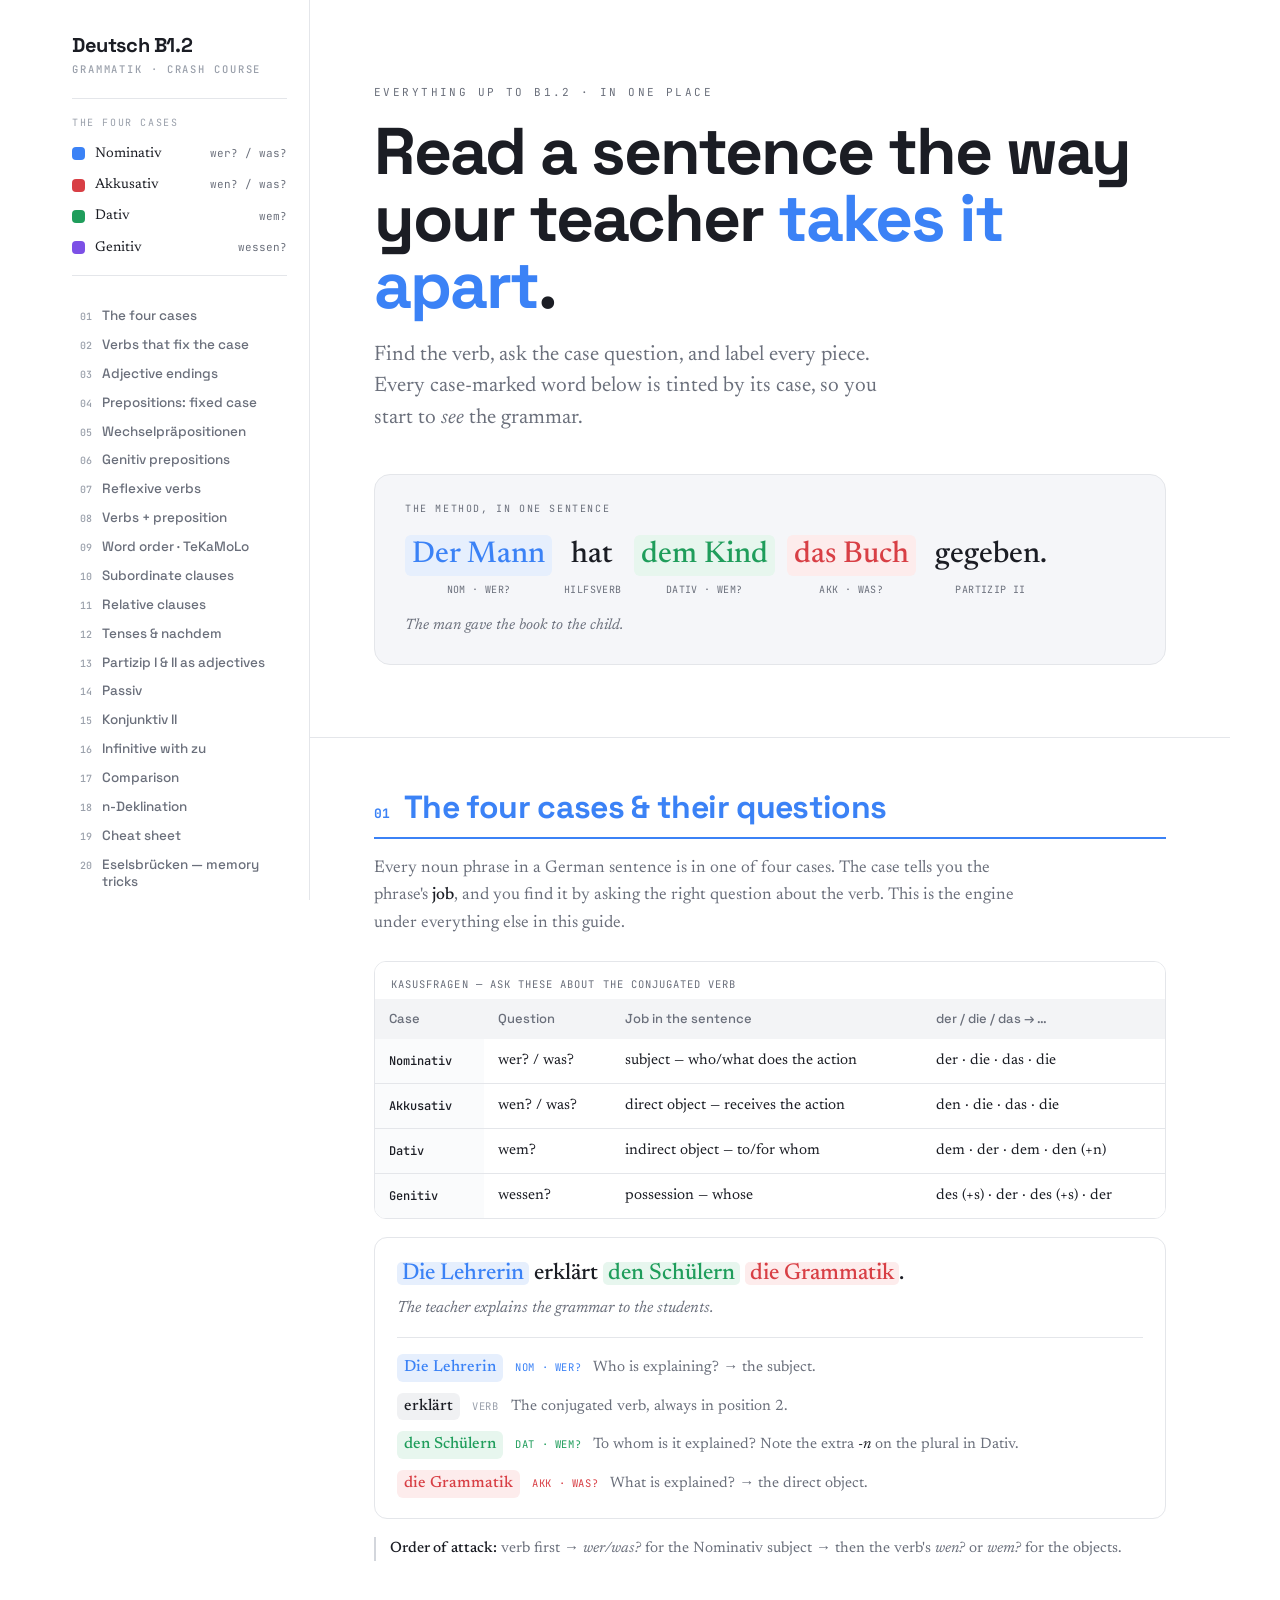
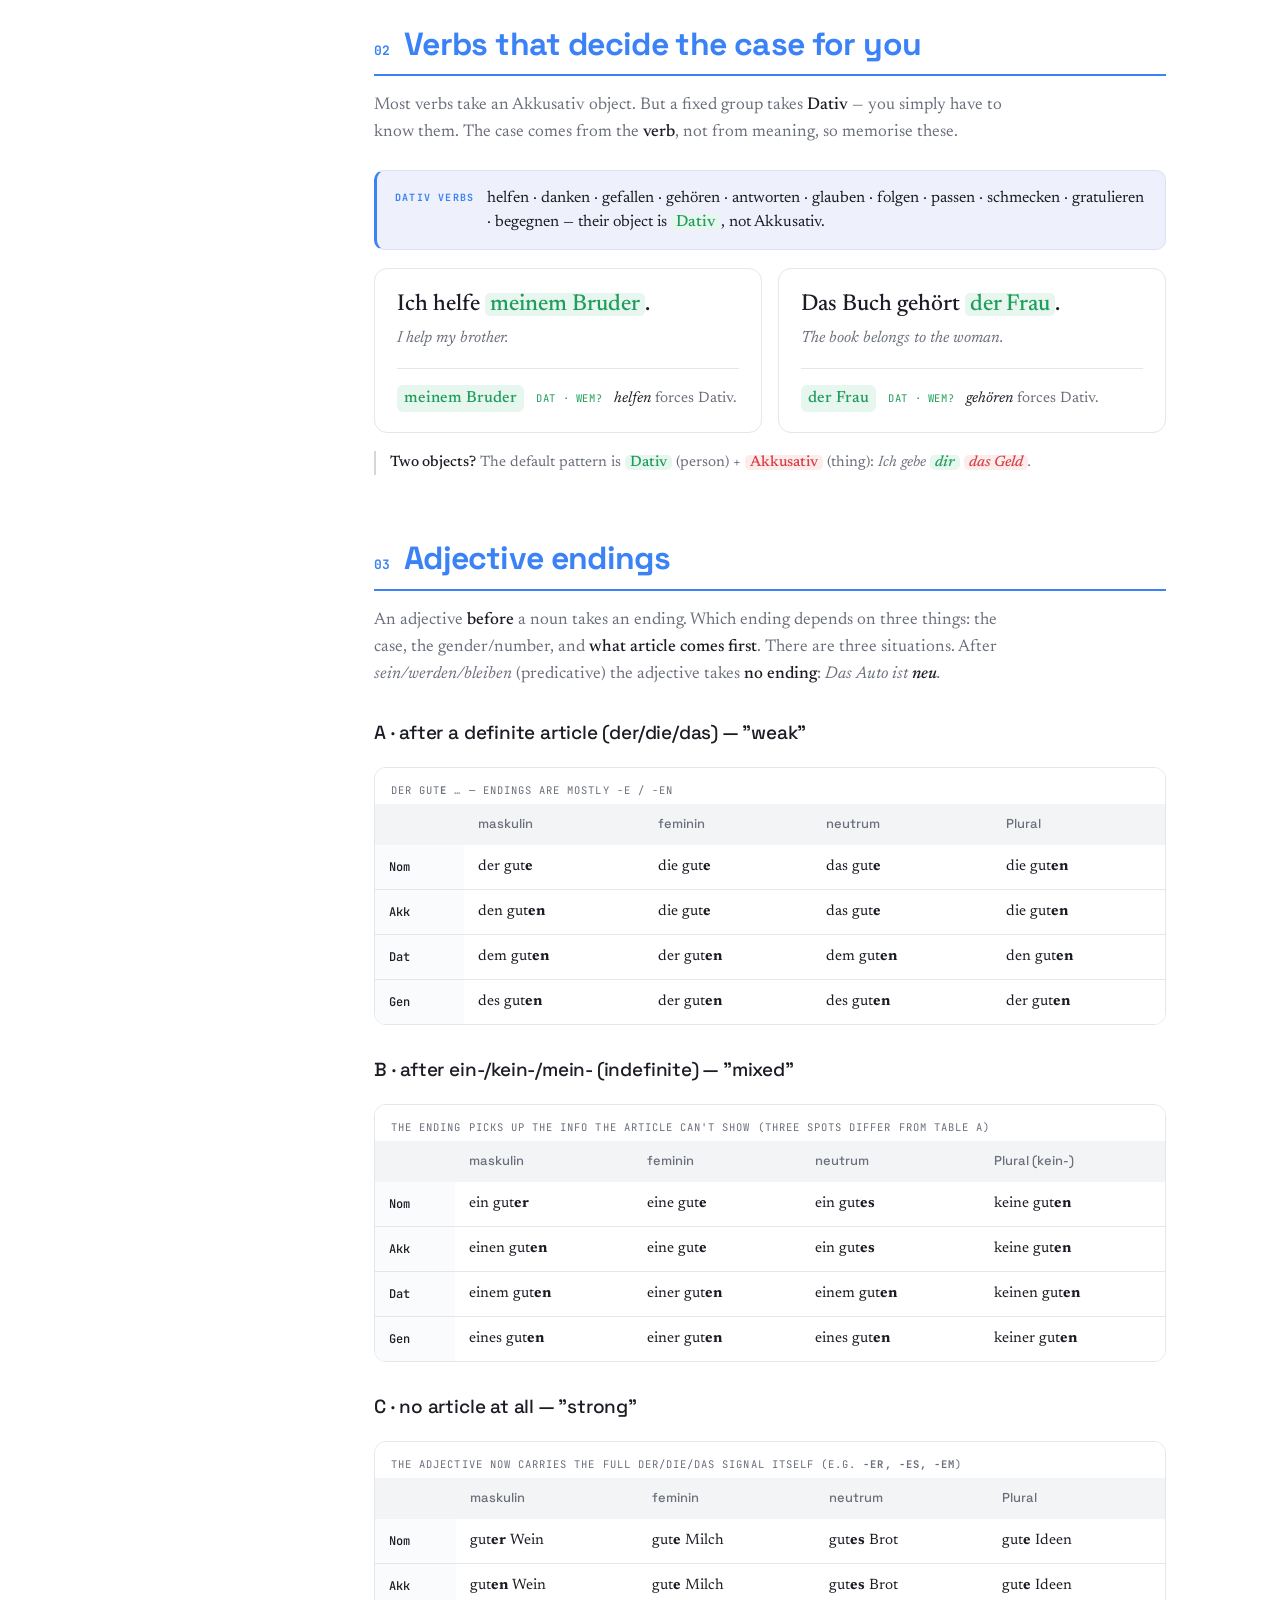
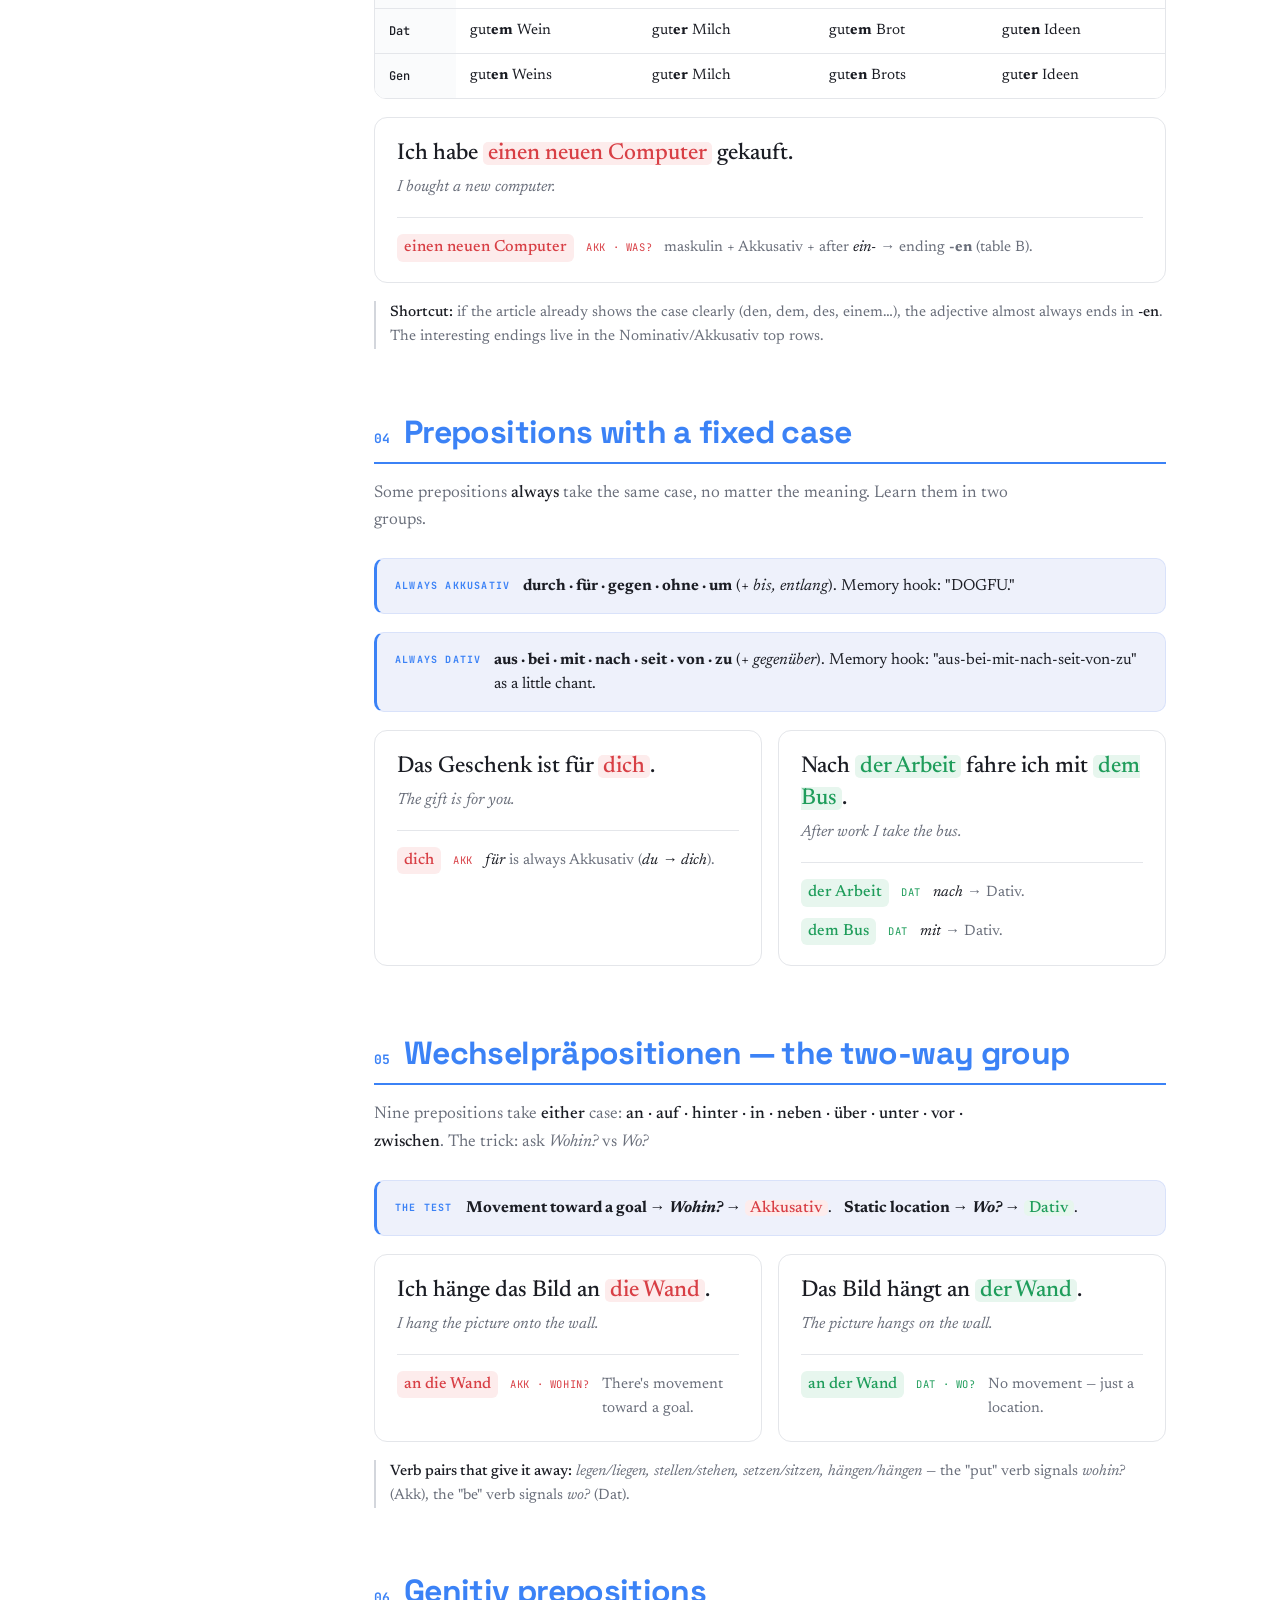
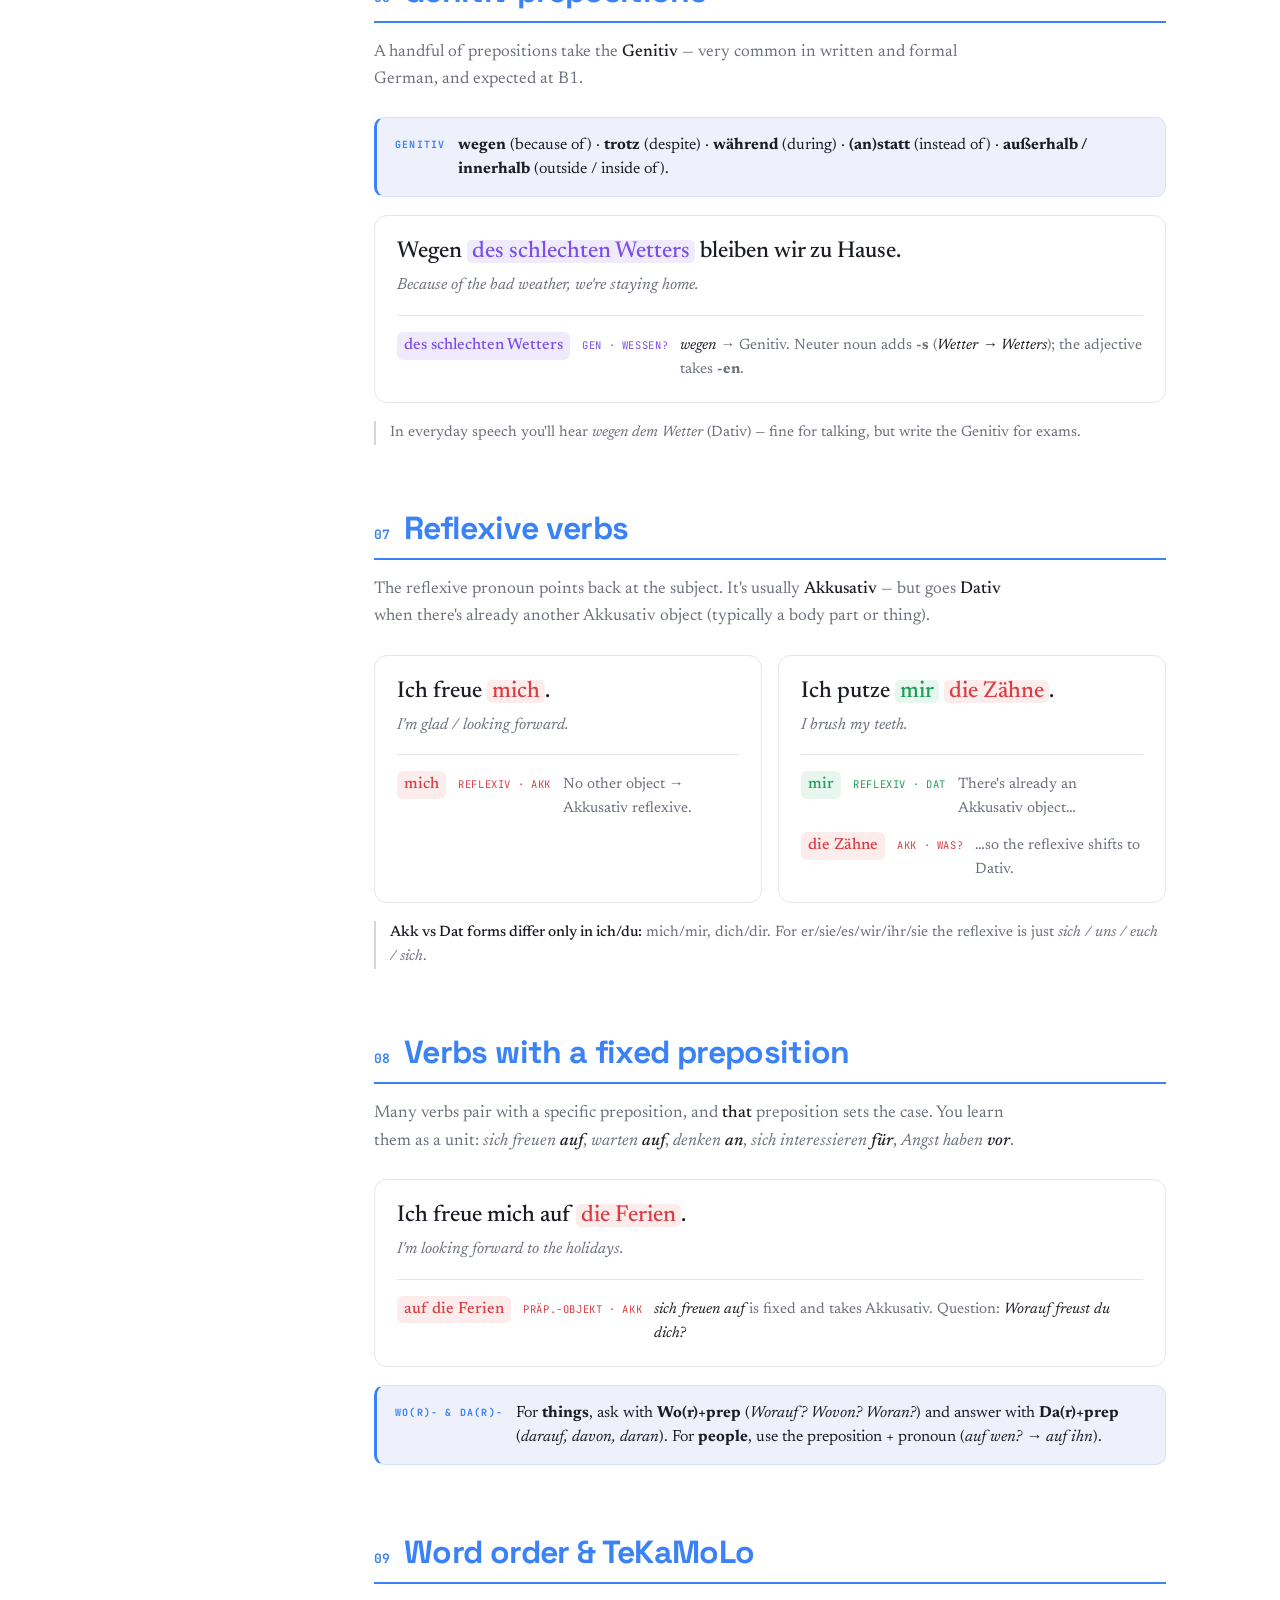
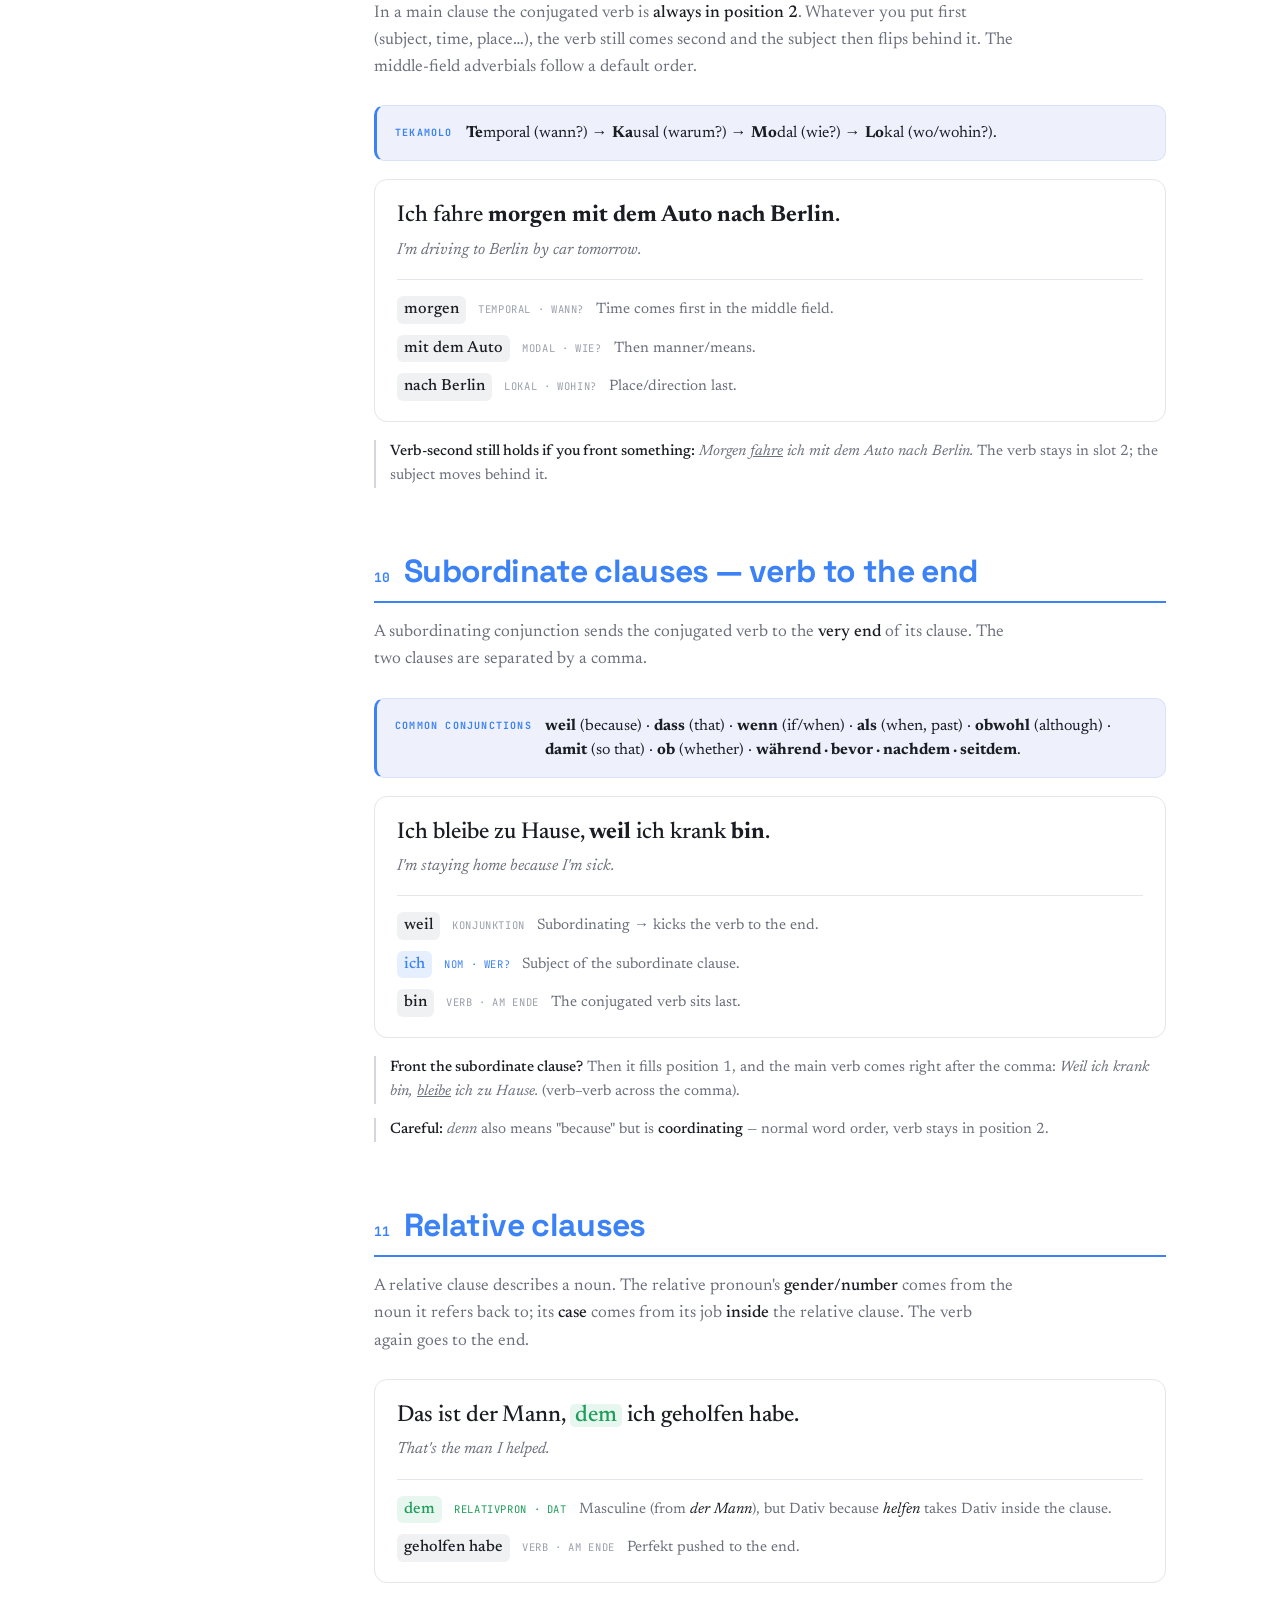
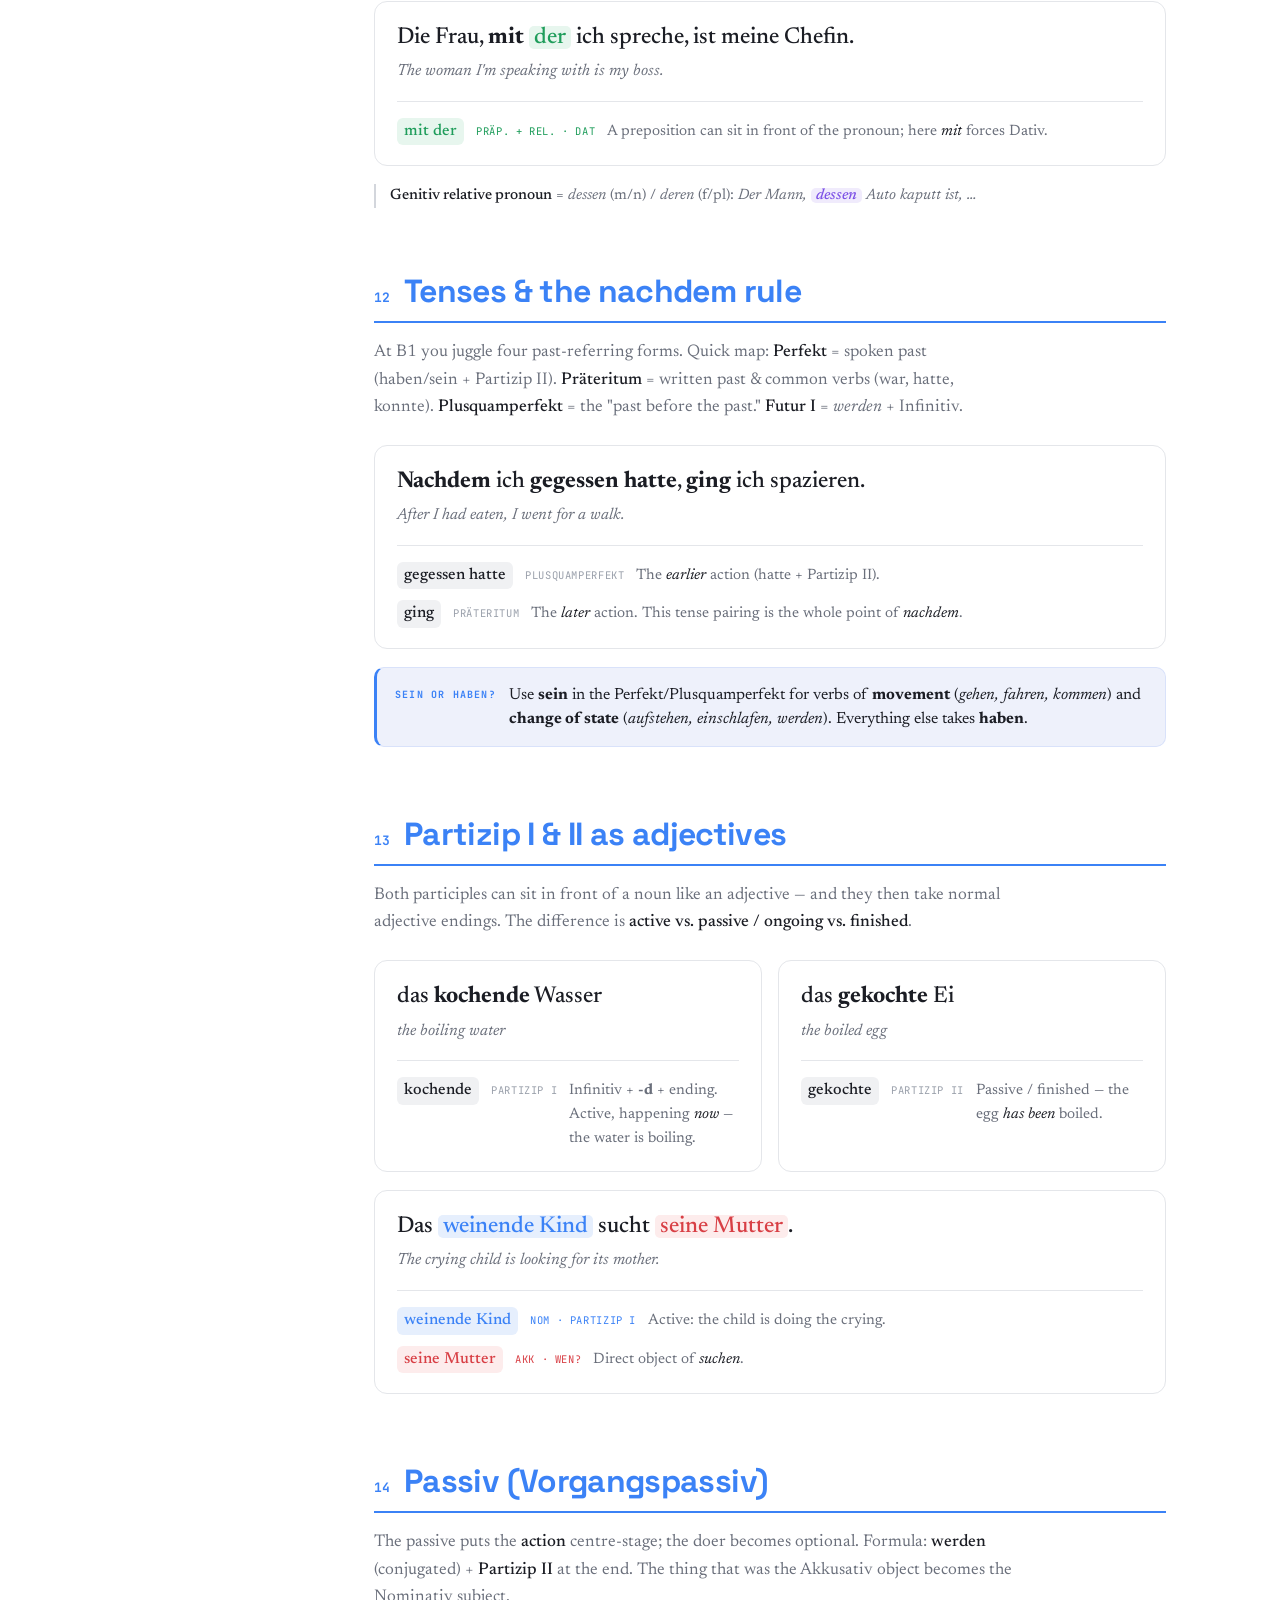
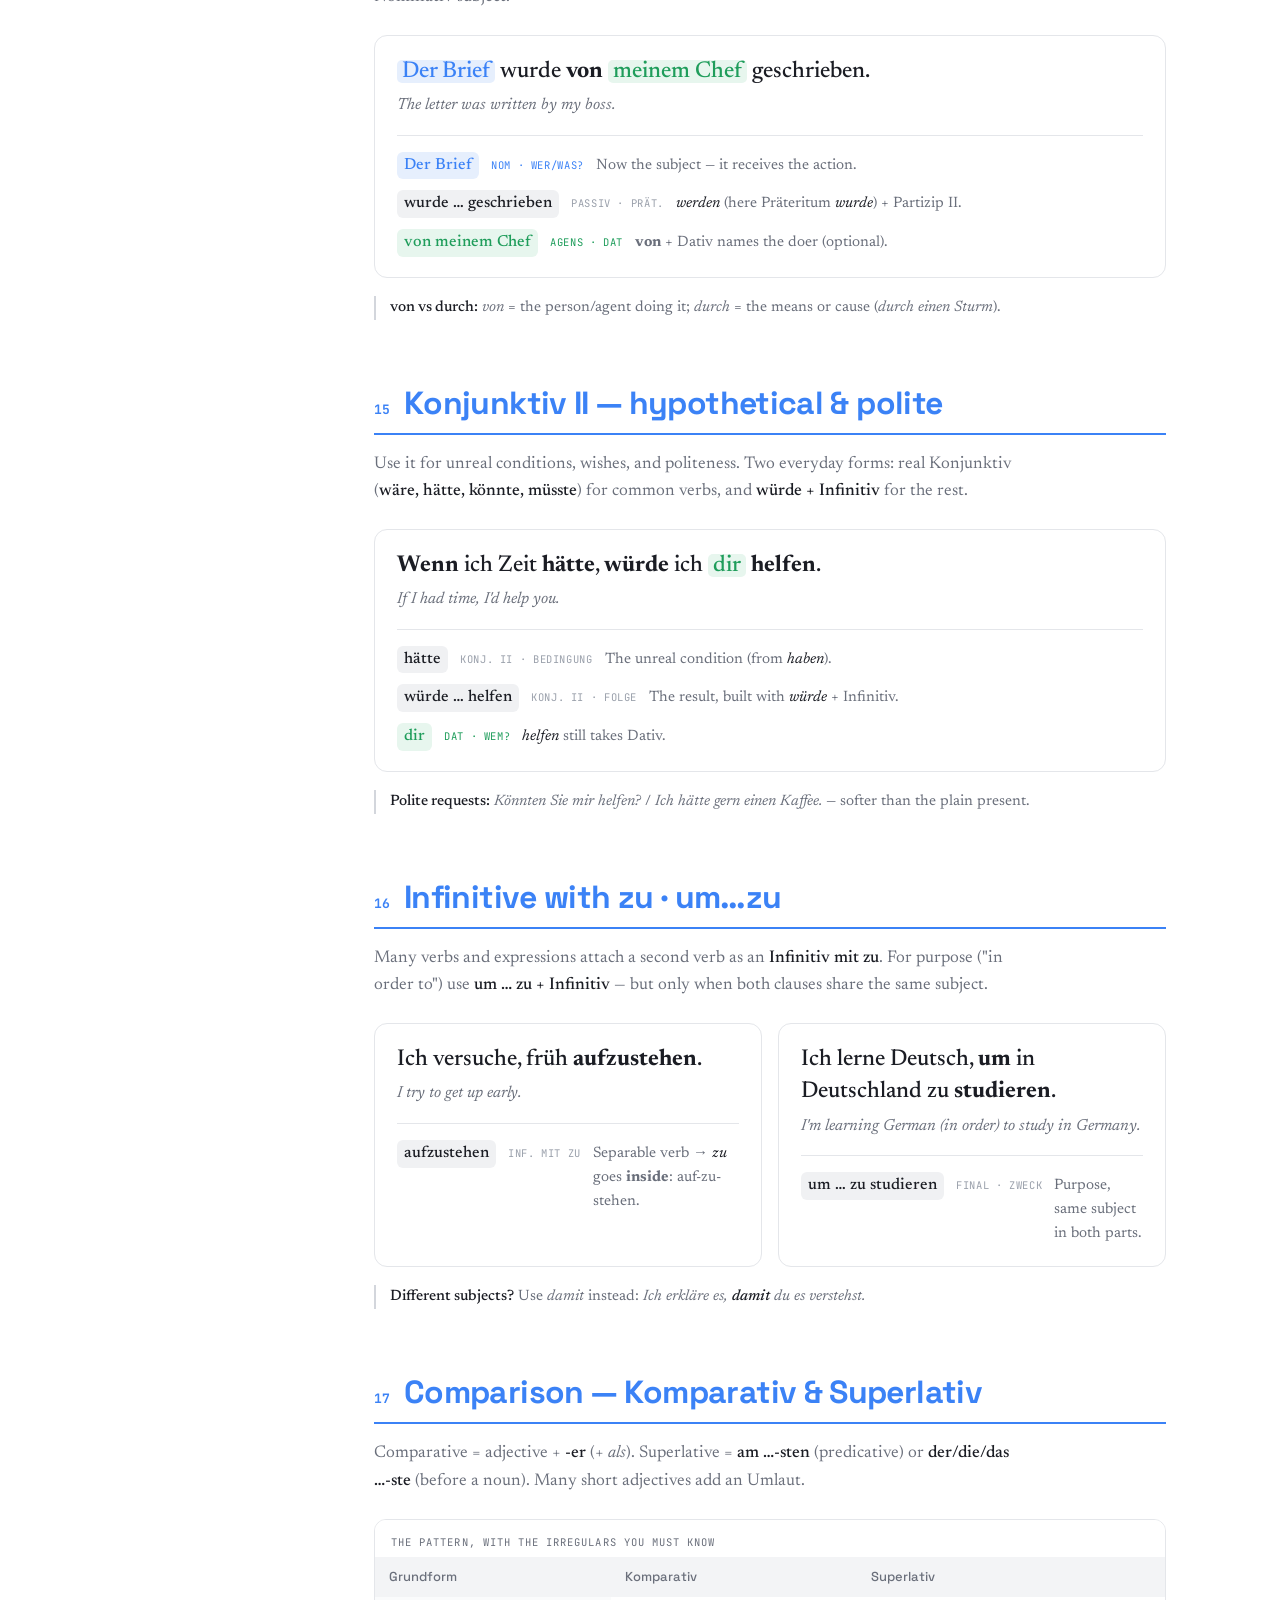
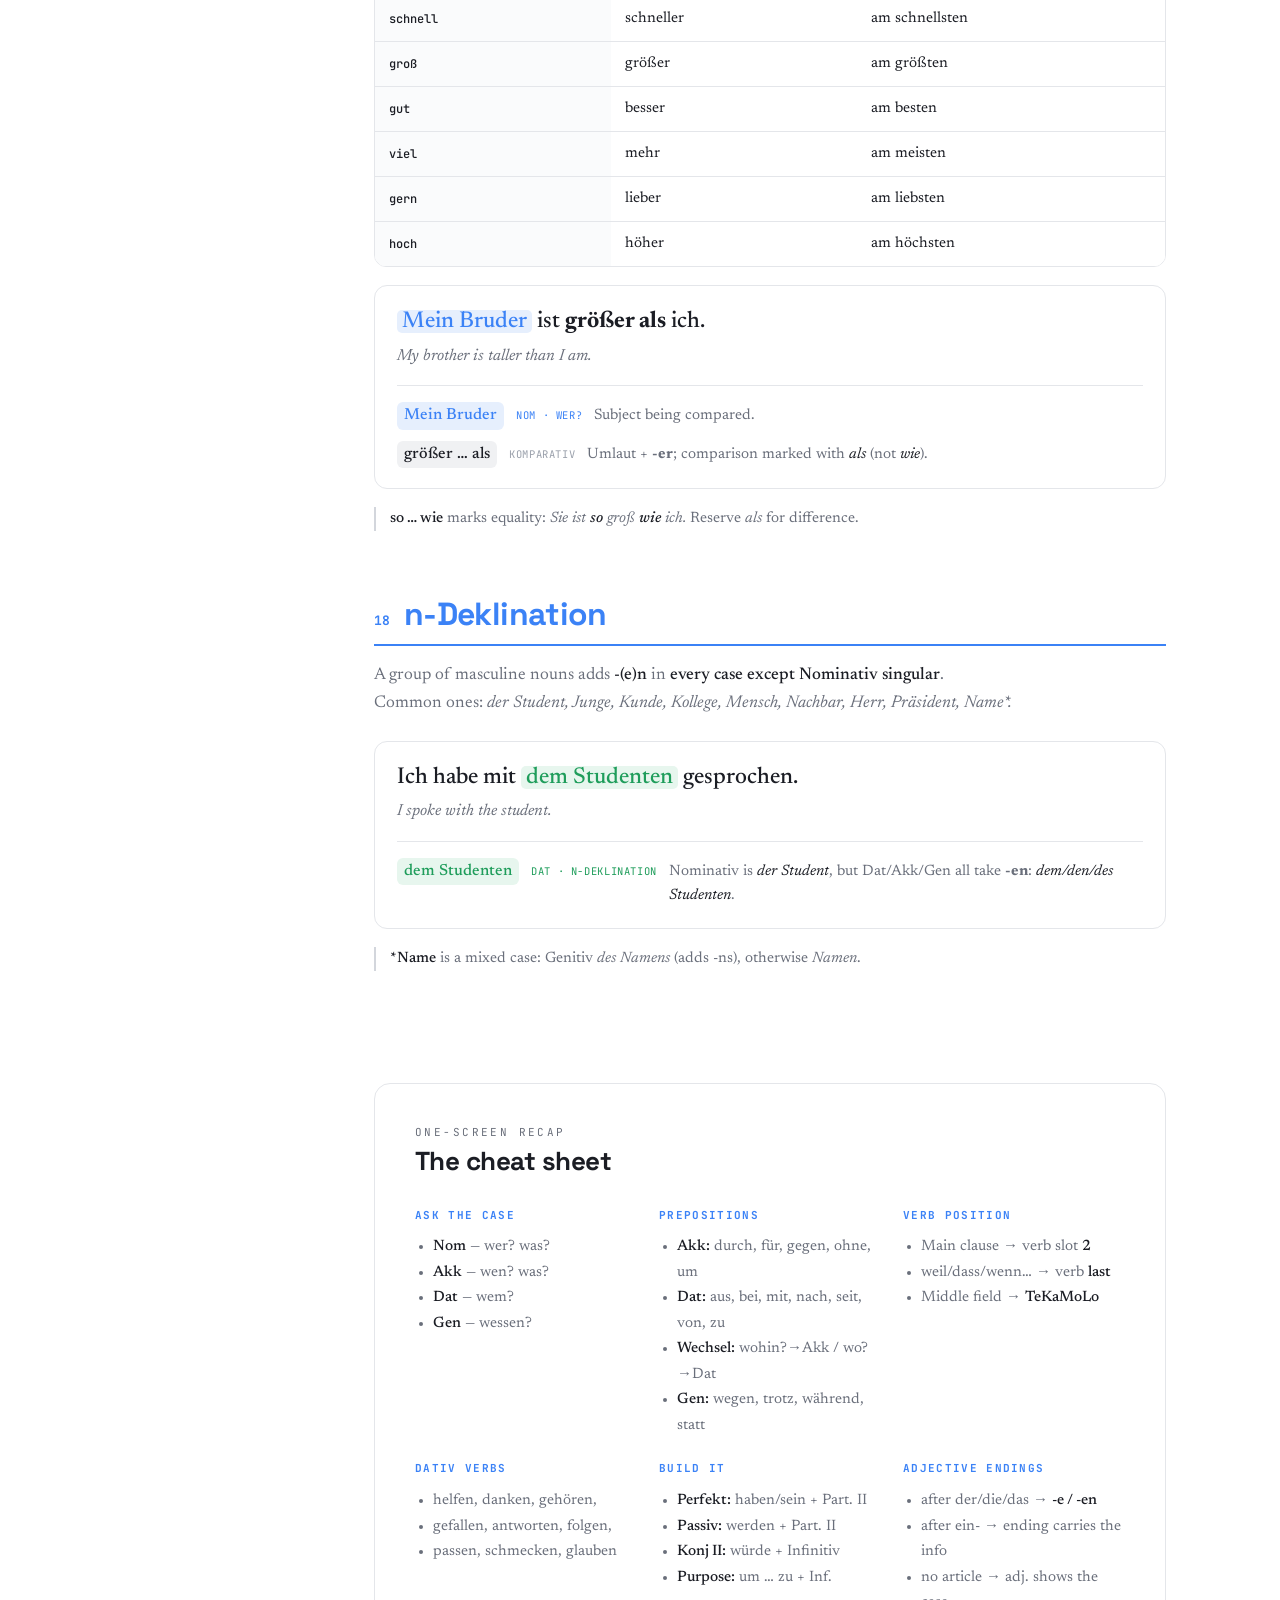
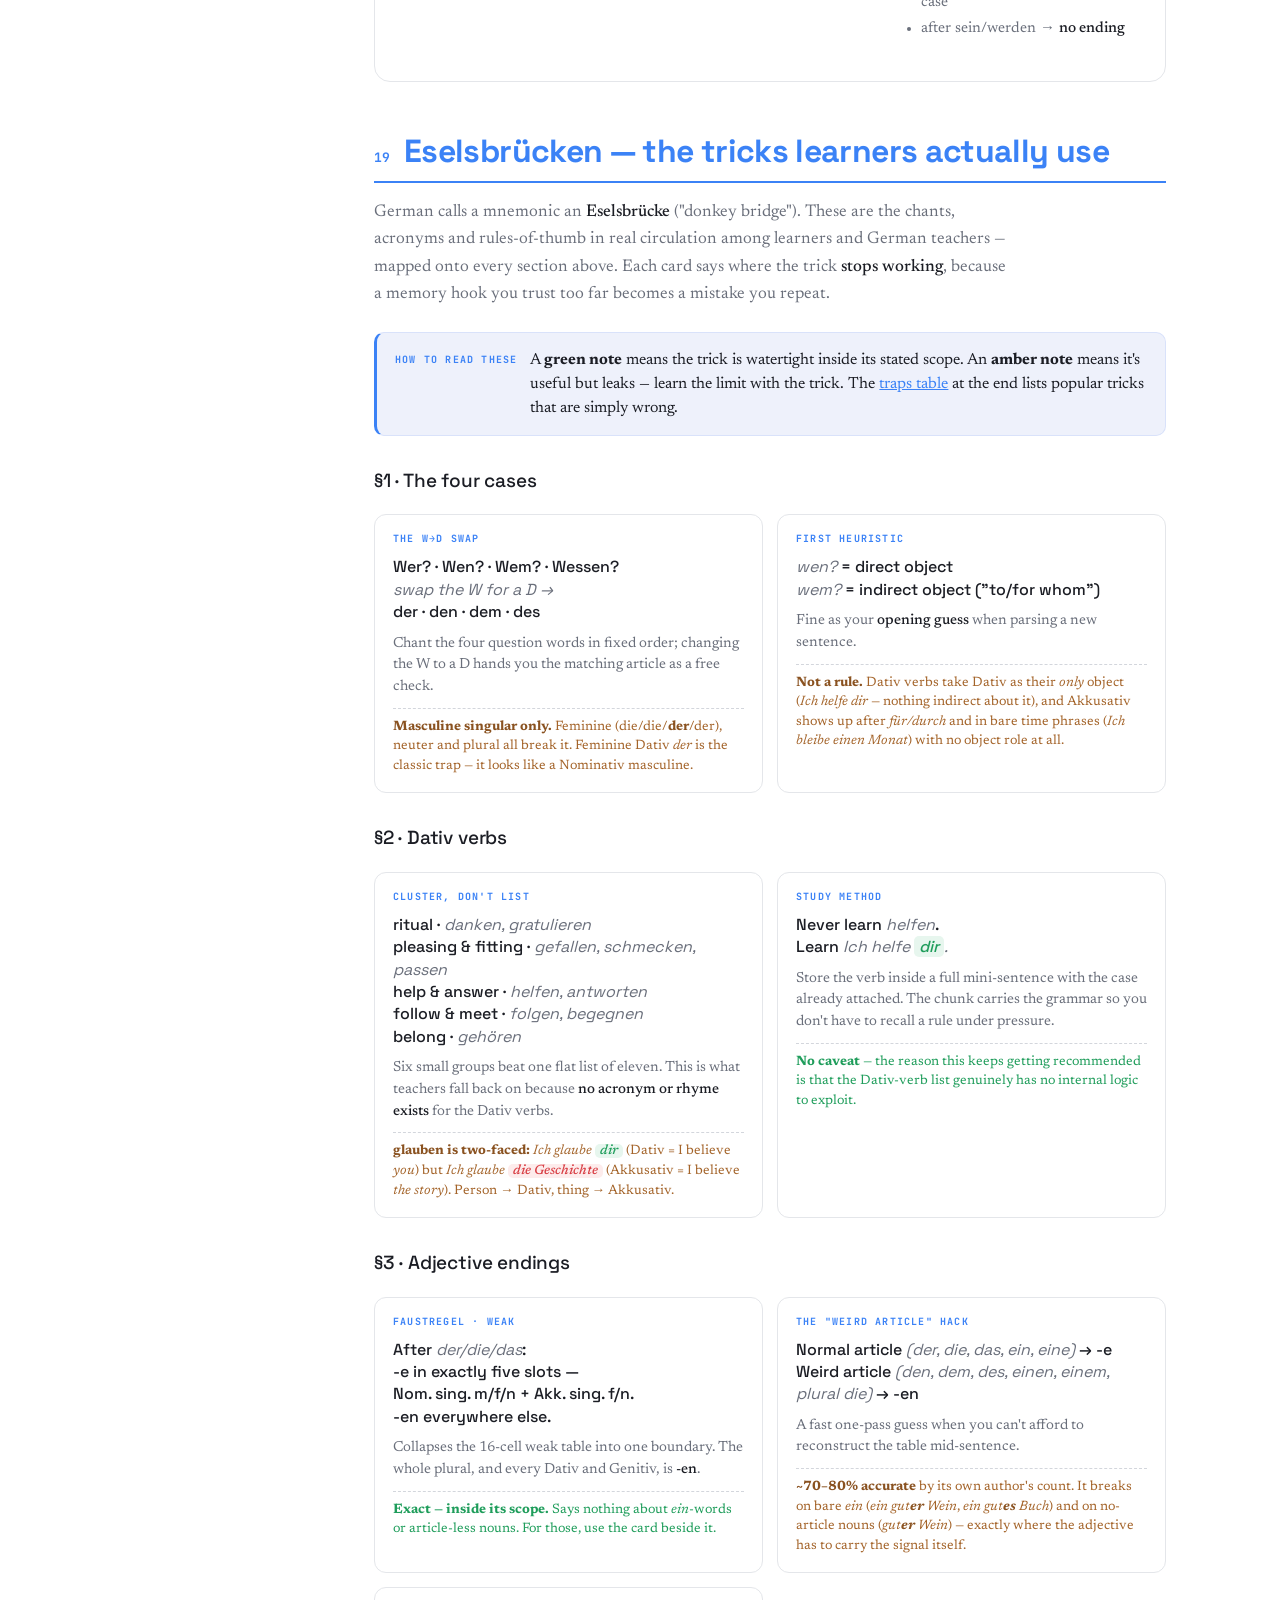
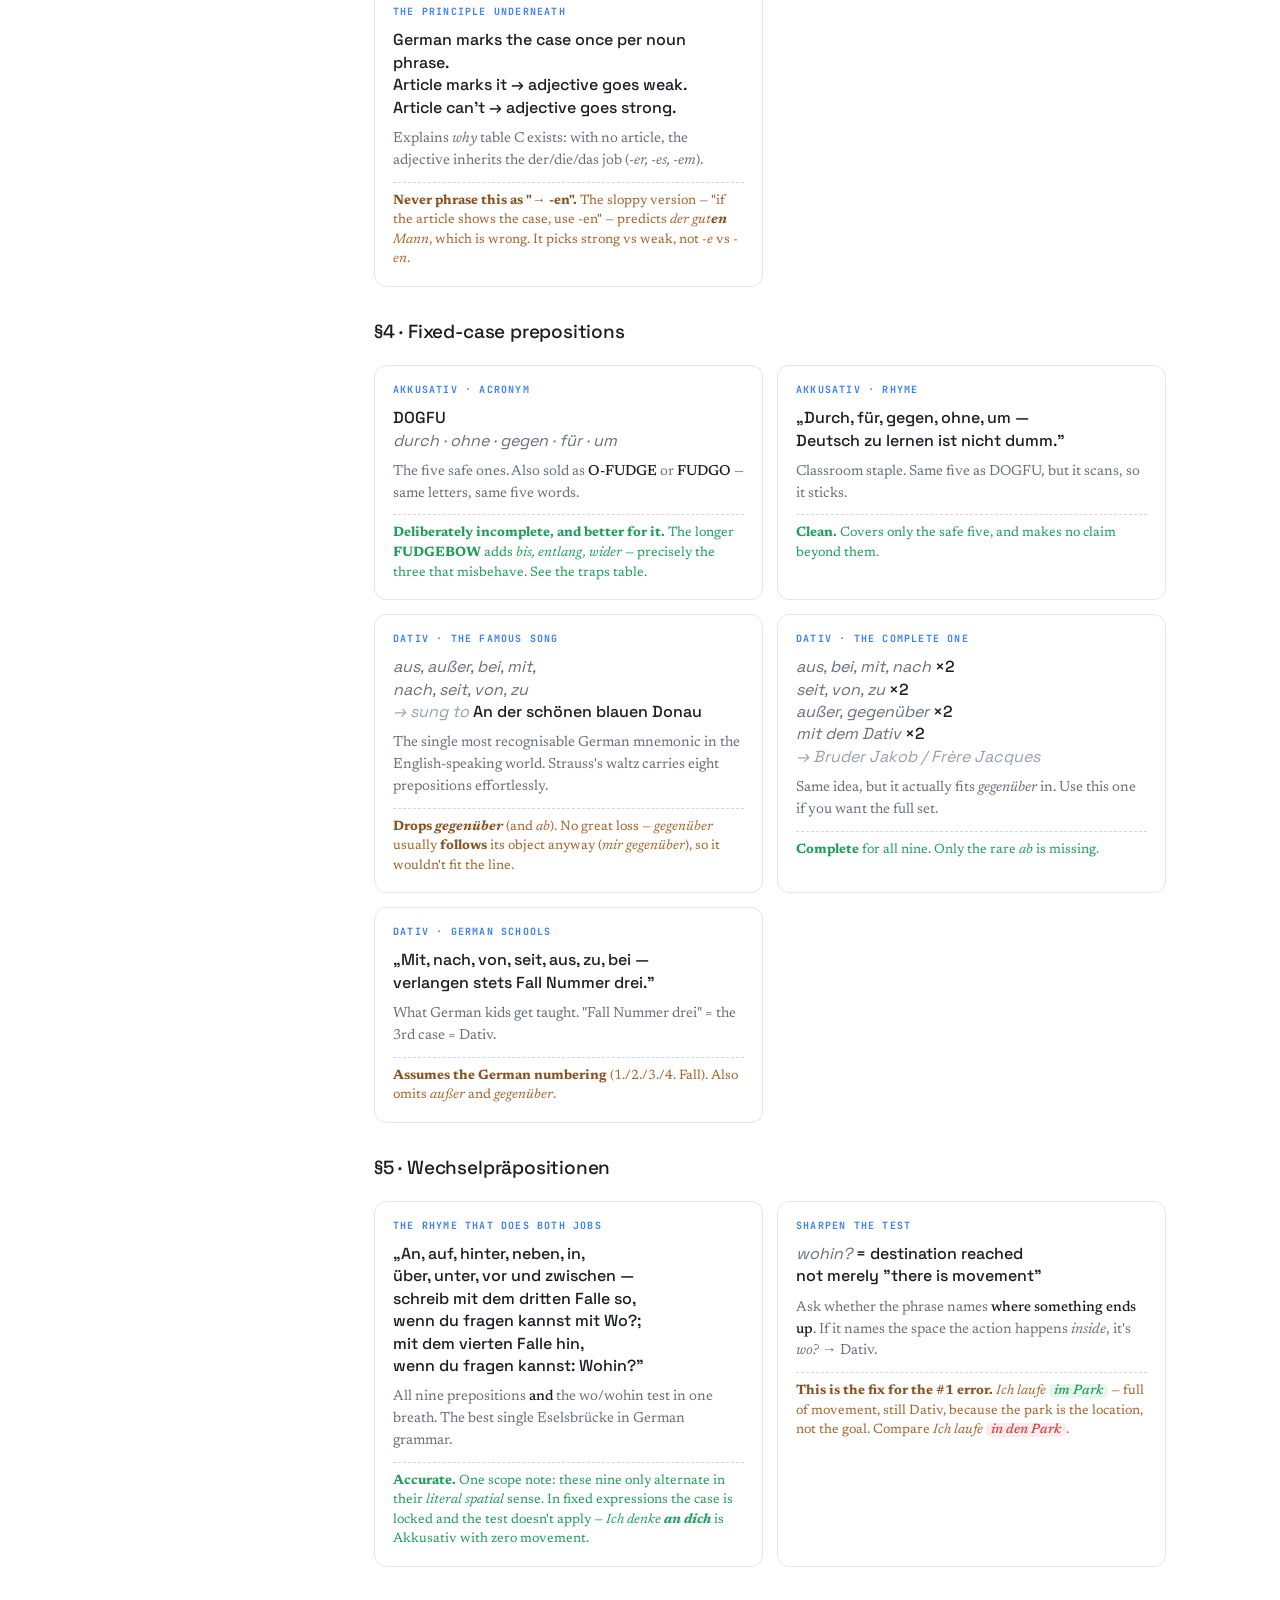
==== commit 49108d3f: "Add Eselsbrücken section: learner mnemonics mapped to each grammar topic Adds section 19 after the c" ====
--- a/index.html
+++ b/index.html
@@ -150,6 +150,19 @@
 
   .tip{font-size:15px;color:var(--muted);margin:14px 0;padding-left:14px;border-left:2px solid var(--line-strong)}
   .tip b{color:var(--ink);font-weight:500}
+
+  /* mnemonic cards */
+  .tricks{display:grid;grid-template-columns:repeat(auto-fit,minmax(272px,1fr));gap:14px;margin:18px 0}
+  .trick{background:var(--card);border:1px solid var(--line);border-radius:12px;padding:16px 18px}
+  .trick .kind{font-family:var(--mono);font-size:10px;letter-spacing:.12em;text-transform:uppercase;color:var(--accent);font-weight:700;display:block;margin-bottom:9px}
+  .trick .say{font-family:var(--display);font-size:16px;font-weight:500;line-height:1.4;margin:0 0 9px;color:var(--ink)}
+  .trick .say em{font-style:italic;color:var(--muted);font-weight:400}
+  .trick .use{margin:0;font-size:14.5px;color:var(--muted);line-height:1.5}
+  .trick .use b{color:var(--ink);font-weight:500}
+  .trick .lim{margin:10px 0 0;padding-top:9px;border-top:1px dashed var(--line-strong);font-size:13.5px;color:#a4642a;line-height:1.45}
+  .trick .lim b{color:#8a5220;font-weight:700}
+  .trick.solid .lim{color:var(--dat)}
+  .trick.solid .lim b{color:var(--dat)}
 
   /* cheat sheet */
   .cheat{background:#ffffff;color:var(--ink);border:1px solid var(--line);border-radius:16px;padding:clamp(24px,4vw,40px);margin-top:46px}
@@ -215,6 +228,7 @@
           <li><a href="#s17">Comparison</a></li>
           <li><a href="#s18">n-Deklination</a></li>
           <li><a href="#cheat">Cheat sheet</a></li>
+          <li><a href="#tricks">Eselsbrücken — memory tricks</a></li>
         </ol>
       </nav>
       </div>
@@ -713,6 +727,340 @@
           </div>
         </div>
       </div>
+    </section>
+
+    <!-- 19 -->
+    <section id="tricks">
+      <div class="sec-head"><span class="num">19</span><h2>Eselsbrücken — the tricks learners actually use</h2></div>
+      <p class="lead">German calls a mnemonic an <b>Eselsbrücke</b> ("donkey bridge"). These are the chants, acronyms and rules-of-thumb in real circulation among learners and German teachers — mapped onto every section above. Each card says where the trick <b>stops working</b>, because a memory hook you trust too far becomes a mistake you repeat.</p>
+
+      <div class="rule"><span class="tag">How to read these</span><div>A <b>green note</b> means the trick is watertight inside its stated scope. An <b>amber note</b> means it's useful but leaks — learn the limit with the trick. The <a href="#traps" style="color:var(--accent)">traps table</a> at the end lists popular tricks that are simply wrong.</div></div>
+
+      <h3 class="subhead">§1 · The four cases</h3>
+      <div class="tricks">
+        <div class="trick">
+          <span class="kind">The W→D swap</span>
+          <p class="say">Wer? · Wen? · Wem? · Wessen?<br><em>swap the W for a D →</em><br>der · den · dem · des</p>
+          <p class="use">Chant the four question words in fixed order; changing the W to a D hands you the matching article as a free check.</p>
+          <p class="lim"><b>Masculine singular only.</b> Feminine (die/die/<b>der</b>/der), neuter and plural all break it. Feminine Dativ <em>der</em> is the classic trap — it looks like a Nominativ masculine.</p>
+        </div>
+        <div class="trick">
+          <span class="kind">First heuristic</span>
+          <p class="say"><em>wen?</em> = direct object<br><em>wem?</em> = indirect object ("to/for whom")</p>
+          <p class="use">Fine as your <b>opening guess</b> when parsing a new sentence.</p>
+          <p class="lim"><b>Not a rule.</b> Dativ verbs take Dativ as their <em>only</em> object (<em>Ich helfe dir</em> — nothing indirect about it), and Akkusativ shows up after <em>für/durch</em> and in bare time phrases (<em>Ich bleibe einen Monat</em>) with no object role at all.</p>
+        </div>
+      </div>
+
+      <h3 class="subhead">§2 · Dativ verbs</h3>
+      <div class="tricks">
+        <div class="trick">
+          <span class="kind">Cluster, don't list</span>
+          <p class="say">ritual · <em>danken, gratulieren</em><br>pleasing &amp; fitting · <em>gefallen, schmecken, passen</em><br>help &amp; answer · <em>helfen, antworten</em><br>follow &amp; meet · <em>folgen, begegnen</em><br>belong · <em>gehören</em></p>
+          <p class="use">Six small groups beat one flat list of eleven. This is what teachers fall back on because <b>no acronym or rhyme exists</b> for the Dativ verbs.</p>
+          <p class="lim"><b>glauben is two-faced:</b> <em>Ich glaube <span class="c dat">dir</span></em> (Dativ = I believe <em>you</em>) but <em>Ich glaube <span class="c akk">die Geschichte</span></em> (Akkusativ = I believe <em>the story</em>). Person → Dativ, thing → Akkusativ.</p>
+        </div>
+        <div class="trick solid">
+          <span class="kind">Study method</span>
+          <p class="say">Never learn <em>helfen</em>.<br>Learn <em>Ich helfe <span class="c dat">dir</span>.</em></p>
+          <p class="use">Store the verb inside a full mini-sentence with the case already attached. The chunk carries the grammar so you don't have to recall a rule under pressure.</p>
+          <p class="lim"><b>No caveat</b> — the reason this keeps getting recommended is that the Dativ-verb list genuinely has no internal logic to exploit.</p>
+        </div>
+      </div>
+
+      <h3 class="subhead">§3 · Adjective endings</h3>
+      <div class="tricks">
+        <div class="trick solid">
+          <span class="kind">Faustregel · weak</span>
+          <p class="say">After <em>der/die/das</em>:<br><b>-e</b> in exactly five slots —<br>Nom. sing. m/f/n + Akk. sing. f/n.<br><b>-en</b> everywhere else.</p>
+          <p class="use">Collapses the 16-cell weak table into one boundary. The whole plural, and every Dativ and Genitiv, is <b>-en</b>.</p>
+          <p class="lim"><b>Exact — inside its scope.</b> Says nothing about <em>ein</em>-words or article-less nouns. For those, use the card beside it.</p>
+        </div>
+        <div class="trick">
+          <span class="kind">The "weird article" hack</span>
+          <p class="say">Normal article <em>(der, die, das, ein, eine)</em> → <b>-e</b><br>Weird article <em>(den, dem, des, einen, einem, plural die)</em> → <b>-en</b></p>
+          <p class="use">A fast one-pass guess when you can't afford to reconstruct the table mid-sentence.</p>
+          <p class="lim"><b>~70–80% accurate</b> by its own author's count. It breaks on bare <em>ein</em> (<em>ein gut<b>er</b> Wein</em>, <em>ein gut<b>es</b> Buch</em>) and on no-article nouns (<em>gut<b>er</b> Wein</em>) — exactly where the adjective has to carry the signal itself.</p>
+        </div>
+        <div class="trick">
+          <span class="kind">The principle underneath</span>
+          <p class="say">German marks the case <b>once</b> per noun phrase.<br>Article marks it → adjective goes weak.<br>Article can't → adjective goes strong.</p>
+          <p class="use">Explains <em>why</em> table C exists: with no article, the adjective inherits the der/die/das job (<em>-er, -es, -em</em>).</p>
+          <p class="lim"><b>Never phrase this as "→ -en".</b> The sloppy version — "if the article shows the case, use -en" — predicts <em>der gut<b>en</b> Mann</em>, which is wrong. It picks strong vs weak, not <em>-e</em> vs <em>-en</em>.</p>
+        </div>
+      </div>
+
+      <h3 class="subhead">§4 · Fixed-case prepositions</h3>
+      <div class="tricks">
+        <div class="trick solid">
+          <span class="kind">Akkusativ · acronym</span>
+          <p class="say"><b>DOGFU</b><br><em>durch · ohne · gegen · für · um</em></p>
+          <p class="use">The five safe ones. Also sold as <b>O-FUDGE</b> or <b>FUDGO</b> — same letters, same five words.</p>
+          <p class="lim"><b>Deliberately incomplete, and better for it.</b> The longer <b>FUDGEBOW</b> adds <em>bis, entlang, wider</em> — precisely the three that misbehave. See the traps table.</p>
+        </div>
+        <div class="trick solid">
+          <span class="kind">Akkusativ · rhyme</span>
+          <p class="say">„Durch, für, gegen, ohne, um —<br>Deutsch zu lernen ist nicht dumm."</p>
+          <p class="use">Classroom staple. Same five as DOGFU, but it scans, so it sticks.</p>
+          <p class="lim"><b>Clean.</b> Covers only the safe five, and makes no claim beyond them.</p>
+        </div>
+        <div class="trick">
+          <span class="kind">Dativ · the famous song</span>
+          <p class="say"><em>aus, außer, bei, mit,<br>nach, seit, von, zu</em><br><em style="color:var(--faint)">→ sung to</em> An der schönen blauen Donau</p>
+          <p class="use">The single most recognisable German mnemonic in the English-speaking world. Strauss's waltz carries eight prepositions effortlessly.</p>
+          <p class="lim"><b>Drops <em>gegenüber</em></b> (and <em>ab</em>). No great loss — <em>gegenüber</em> usually <b>follows</b> its object anyway (<em>mir gegenüber</em>), so it wouldn't fit the line.</p>
+        </div>
+        <div class="trick solid">
+          <span class="kind">Dativ · the complete one</span>
+          <p class="say"><em>aus, bei, mit, nach</em> ×2<br><em>seit, von, zu</em> ×2<br><em>außer, gegenüber</em> ×2<br><em>mit dem Dativ</em> ×2<br><em style="color:var(--faint)">→ Bruder Jakob / Frère Jacques</em></p>
+          <p class="use">Same idea, but it actually fits <em>gegenüber</em> in. Use this one if you want the full set.</p>
+          <p class="lim"><b>Complete</b> for all nine. Only the rare <em>ab</em> is missing.</p>
+        </div>
+        <div class="trick">
+          <span class="kind">Dativ · German schools</span>
+          <p class="say">„Mit, nach, von, seit, aus, zu, bei —<br>verlangen stets Fall Nummer drei."</p>
+          <p class="use">What German kids get taught. "Fall Nummer drei" = the 3rd case = Dativ.</p>
+          <p class="lim"><b>Assumes the German numbering</b> (1./2./3./4. Fall). Also omits <em>außer</em> and <em>gegenüber</em>.</p>
+        </div>
+      </div>
+
+      <h3 class="subhead">§5 · Wechselpräpositionen</h3>
+      <div class="tricks">
+        <div class="trick solid">
+          <span class="kind">The rhyme that does both jobs</span>
+          <p class="say">„An, auf, hinter, neben, in,<br>über, unter, vor und zwischen —<br>schreib mit dem dritten Falle so,<br>wenn du fragen kannst mit <b>Wo?</b>;<br>mit dem vierten Falle hin,<br>wenn du fragen kannst: <b>Wohin?</b>"</p>
+          <p class="use">All nine prepositions <b>and</b> the wo/wohin test in one breath. The best single Eselsbrücke in German grammar.</p>
+          <p class="lim"><b>Accurate.</b> One scope note: these nine only alternate in their <em>literal spatial</em> sense. In fixed expressions the case is locked and the test doesn't apply — <em>Ich denke <b>an dich</b></em> is Akkusativ with zero movement.</p>
+        </div>
+        <div class="trick">
+          <span class="kind">Sharpen the test</span>
+          <p class="say"><em>wohin?</em> = <b>destination reached</b><br>not merely "there is movement"</p>
+          <p class="use">Ask whether the phrase names <b>where something ends up</b>. If it names the space the action happens <em>inside</em>, it's <em>wo?</em> → Dativ.</p>
+          <p class="lim"><b>This is the fix for the #1 error.</b> <em>Ich laufe <span class="c dat">im Park</span></em> — full of movement, still Dativ, because the park is the location, not the goal. Compare <em>Ich laufe <span class="c akk">in den Park</span></em>.</p>
+        </div>
+      </div>
+
+      <h3 class="subhead">§6 · Genitiv prepositions</h3>
+      <div class="tricks">
+        <div class="trick">
+          <span class="kind">The school Merkspruch</span>
+          <p class="say">„Oberhalb und unterhalb,<br>innerhalb und außerhalb,<br>trotz, unweit, während, wegen, statt —<br>den 2. Fall stets bei sich hat."</p>
+          <p class="use">Nine Genitiv prepositions in four lines, including the <em>-halb</em> family your guide lists.</p>
+          <p class="lim"><b>„stets" is a lie.</b> In speech, <em>wegen, trotz, während, statt</em> routinely take Dativ (<em>wegen dem Wetter</em>). And with a bare plural the Dativ is effectively <b>required</b> — <em>wegen Geschäften</em>, since a bare Genitiv plural shows no marking at all.</p>
+        </div>
+        <div class="trick">
+          <span class="kind">Register hook</span>
+          <p class="say">„Der Dativ ist dem Genitiv sein Tod."</p>
+          <p class="use">Bastian Sick's bestselling book title — every German recognises it. It names the exact drift above: the Dativ eating the Genitiv in everyday speech.</p>
+          <p class="lim"><b>The title is deliberately ungrammatical</b> — it's the joke. Write Genitiv in exams; expect Dativ in the bakery.</p>
+        </div>
+      </div>
+
+      <h3 class="subhead">§7 · Reflexive verbs</h3>
+      <div class="tricks">
+        <div class="trick">
+          <span class="kind">The golden rule</span>
+          <p class="say">No other object → reflexive is <span class="c akk">Akkusativ</span><br>Already an Akkusativ object → reflexive bumps to <span class="c dat">Dativ</span></p>
+          <p class="use"><em>Ich wasche <span class="c akk">mich</span></em> → add a thing → <em>Ich wasche <span class="c dat">mir</span> <span class="c akk">die Hände</span></em>.</p>
+          <p class="lim"><b>~80–90%.</b> Verbs with a lexically fixed reflexive (<em>sich etwas leisten</em>, <em>sich etwas merken</em>) have to be learned whole — there's no rule to derive them from.</p>
+        </div>
+        <div class="trick solid">
+          <span class="kind">Scope-shrinker</span>
+          <p class="say">Only <b>ich</b> and <b>du</b> can betray you.<br><em>mich/mir · dich/dir</em></p>
+          <p class="use">Everywhere else the Akk/Dat reflexive is identical — <em>sich, uns, euch, sich</em>. So the whole distinction is <b>four forms</b>, not a table.</p>
+          <p class="lim"><b>Simply true.</b> No caveats.</p>
+        </div>
+      </div>
+
+      <h3 class="subhead">§8 · Verbs + preposition · wo(r)- / da(r)-</h3>
+      <div class="tricks">
+        <div class="trick">
+          <span class="kind">Animacy split</span>
+          <p class="say">Things <b>fuse</b>: <em>Worauf wartest du? — Ich warte darauf.</em><br>People <b>don't</b>: <em>Auf wen wartest du? — Ich warte auf ihn.</em></p>
+          <p class="use">One question decides the whole construction: is the thing you're waiting for a <b>person</b> or not?</p>
+          <p class="lim"><b>Footnote:</b> <em>da</em>-compounds also point <em>forward</em> to a following clause — <em>Ich freue mich <b>darauf</b>, dass du kommst</em> — which isn't a "thing" at all. Colloquial German also says <em>mit was, auf was</em>; the wo-forms are the written standard.</p>
+        </div>
+        <div class="trick solid">
+          <span class="kind">The euphonic -r-</span>
+          <p class="say">Preposition starts with a <b>vowel</b> → insert <b>-r-</b><br><em>da + auf → dar<b>auf</b> · wo + über → wor<b>über</b></em><br>Consonant → no r: <em>davon, damit, womit</em></p>
+          <p class="use">Purely mechanical. Say it out loud once and you'll hear why the r is there.</p>
+          <p class="lim"><b>No exceptions.</b> Watch out though — this rule circulates online <em>with broken examples</em>. Trust the rule, check the example.</p>
+        </div>
+      </div>
+
+      <h3 class="subhead">§9 · Word order</h3>
+      <div class="tricks">
+        <div class="trick">
+          <span class="kind">TeKaMoLo</span>
+          <p class="say"><b>Te</b>mporal → <b>Ka</b>usal → <b>Mo</b>dal → <b>Lo</b>kal<br><em>wann? → warum? → wie? → wo/wohin?</em></p>
+          <p class="use">The default order of the middle field. English materials also use <b>ZAP</b> (Zeit–Art–Platz) or plain "Time, Manner, Place".</p>
+          <p class="lim"><b>A tendency, not a rule</b> — emphasis and given-before-new override it constantly, and fronting anything to position 1 breaks the sequence by design. ZAP is worse: it has no slot for <em>kausal</em>. Use TeKaMoLo when you have no reason to do otherwise.</p>
+        </div>
+        <div class="trick">
+          <span class="kind">V2 · say it in full</span>
+          <p class="say">The verb is the second <b>element</b> —<br>never the second <b>word</b>.</p>
+          <p class="use">A five-word phrase still occupies exactly one position: <em>[Am nächsten Montag] <u>fahre</u> ich…</em></p>
+          <p class="lim"><b>The rider is the trick.</b> Drop it and learners count words and write <em>Gestern ich bin gegangen</em>. Also: V2 is main clauses only — yes/no questions and imperatives put the verb first.</p>
+        </div>
+        <div class="trick solid">
+          <span class="kind">Two objects, what order?</span>
+          <p class="say">pronoun + pronoun → <span class="c akk">Akk</span> first<br>noun + noun → <span class="c dat">Dat</span> first<br>one of each → <b>pronoun first</b>, whatever its case</p>
+          <p class="use"><em>Ich gebe <span class="c dat">dem Mann</span> <span class="c akk">das Buch</span></em> · <em>Ich gebe <span class="c akk">es</span> <span class="c dat">ihm</span></em> · <em>Ich gebe <span class="c akk">es</span> <span class="c dat">dem Mann</span></em>.</p>
+          <p class="lim"><b>Three clean rules.</b> There's an acronym for this (PAD DAN PIN) but it's more confusing than the rules — skip it.</p>
+        </div>
+      </div>
+
+      <h3 class="subhead">§10 · Subordinate clauses</h3>
+      <div class="tricks">
+        <div class="trick">
+          <span class="kind">Verb kickers</span>
+          <p class="say"><em>weil, dass, wenn, obwohl…</em><br>= <b>verb kickers</b>. They kick the verb to the end.</p>
+          <p class="use">Names the whole class by what it does, so you stop memorising conjunctions one at a time.</p>
+          <p class="lim"><b>It's the <em>finite</em> verb that goes last</b> — behind the participle: <em>…, weil ich gearbeitet <b>habe</b></em>. "The verb goes last" is ambiguous in Perfekt and with modals.</p>
+        </div>
+        <div class="trick solid">
+          <span class="kind">The counter-list</span>
+          <p class="say">Five conjunctions that <b>don't</b> kick:<br><em>und · aber · denn · oder · sondern</em></p>
+          <p class="use">A closed list of five. Everything else that introduces a clause sends the verb to the end — so learn the exceptions, not the rule.</p>
+          <p class="lim"><b>Clean and closed.</b> This is the fix for the <em>denn</em>/<em>weil</em> confusion flagged in §10 — same meaning, opposite word order.</p>
+        </div>
+      </div>
+
+      <h3 class="subhead">§11 · Relative clauses</h3>
+      <div class="tricks">
+        <div class="trick solid">
+          <span class="kind">The two-step</span>
+          <p class="say"><b>Gender &amp; number from the outside.<br>Case from the inside.</b></p>
+          <p class="use">Look left to the noun for m/f/n/pl; look inside the clause for the pronoun's job. Two independent questions, never one.</p>
+          <p class="lim"><b>Reliable.</b> Two footnotes: a preposition in front overrides the internal role (<em>der Mann, <b>mit dem</b>…</em>), and the forms aren't quite the articles — Genitiv is <em>dessen/deren</em>, Dativ plural is <em>denen</em>.</p>
+        </div>
+      </div>
+
+      <h3 class="subhead">§12 · Perfekt — sein or haben?</h3>
+      <div class="tricks">
+        <div class="trick">
+          <span class="kind">The classic — and its repair</span>
+          <p class="say">Old: "movement or change of state → <em>sein</em>"<br><br>Better: <em>sein</em> needs <b>both</b> —<br>① no Akkusativ object <b>and</b><br>② change of place or state<br>③ + four outliers</p>
+          <p class="use">The two-condition version survives the cases the short one fails. Outliers to memorise: <em>sein (ist gewesen), bleiben (ist geblieben), werden, passieren/gelingen</em>.</p>
+          <p class="lim"><b>The short version misfires badly.</b> <em>bleiben</em> is the opposite of movement yet takes <em>sein</em>. Non-directional motion takes <em>haben</em> (<em>Ich <b>habe</b> getanzt/geschwommen</em>). And transitive always wins: <em>Ich <b>habe</b> meinen Bruder gefahren</em> vs <em>Ich <b>bin</b> nach München gefahren</em>.</p>
+        </div>
+        <div class="trick solid">
+          <span class="kind">Minimal pair</span>
+          <p class="say"><em>schlafen</em> → <b>haben</b><br><em>ein</em>schlafen → <b>sein</b></p>
+          <p class="use">Staying in a state takes <em>haben</em>; the <b>transition into</b> it takes <em>sein</em>. Same for <em>sitzen/sich setzen</em>, <em>stehen/aufstehen</em>, <em>wachen/aufwachen</em>.</p>
+          <p class="lim"><b>Clean.</b> Regional note: in the south and in Austria <em>ich bin gestanden / gesessen / gelegen</em> is standard.</p>
+        </div>
+      </div>
+
+      <h3 class="subhead">§13 · Partizip I &amp; II</h3>
+      <div class="tricks">
+        <div class="trick">
+          <span class="kind">Meaning cue</span>
+          <p class="say">Partizip I is <b>doing it</b>.<br>Partizip II <b>has had it done</b>.<br><em>der lachende Mann · der geschriebene Brief</em></p>
+          <p class="use">Active-and-ongoing vs completed. Matches the <em>kochend/gekocht</em> pair in §13.</p>
+          <p class="lim"><b>Don't say "Partizip II = passive".</b> That only holds for transitive verbs. With <em>sein</em>-verbs it stays active: <em>die <b>angekommenen</b> Gäste</em> — nobody arrived them.</p>
+        </div>
+        <div class="trick">
+          <span class="kind">Shape cue</span>
+          <p class="say">Partizip I = Infinitiv + <b>-d</b><br>Partizip II ≈ <b>ge-</b> + stem + <b>-t/-en</b></p>
+          <p class="use">Fastest way to tell them apart on sight. <em>lachen → lachend</em>; <em>schreiben → geschrieben</em>.</p>
+          <p class="lim"><b>The <em>ge-</em> half leaks.</b> No <em>ge-</em> on inseparable prefixes (<em>besucht, verstanden, erklärt</em>) or <em>-ieren</em> verbs (<em>studiert</em>). With separable prefixes the <em>ge-</em> hides in the middle: <em>ein<b>ge</b>kauft</em>.</p>
+        </div>
+      </div>
+
+      <h3 class="subhead">§14 · Passiv</h3>
+      <div class="tricks">
+        <div class="trick solid">
+          <span class="kind">The one to memorise</span>
+          <p class="say"><b>worden</b>, never <b>geworden</b>.<br><em>Das Haus ist gebaut <b>worden</b>.</em></p>
+          <p class="use">In the Perfekt passive, <em>werden</em> drops its <em>ge-</em>. <em>geworden</em> is only for <em>werden</em> as a full verb — "became".</p>
+          <p class="lim"><b>Exact, no exceptions.</b> Highest-value single fact in the whole passive topic.</p>
+        </div>
+        <div class="trick solid">
+          <span class="kind">werden vs sein</span>
+          <p class="say"><em>Die Tür <b>wird</b> geöffnet</em> — the process<br><em>Die Tür <b>ist</b> geöffnet</em> — the result</p>
+          <p class="use">Vorgangspassiv (something is happening) vs Zustandspassiv (something stands done). The bridge: <em>werden</em> = "to become", so the subject <b>becomes</b> the done-to.</p>
+          <p class="lim"><b>Accurate.</b> With a modal, the <em>werden</em> infinitive goes dead last: <em>Der Brief muss geschrieben <b>werden</b>.</em></p>
+        </div>
+      </div>
+
+      <h3 class="subhead">§15 · Konjunktiv II</h3>
+      <div class="tricks">
+        <div class="trick">
+          <span class="kind">The famous few</span>
+          <p class="say">Learn ~11 real forms as vocabulary:<br><em>wäre, hätte, könnte, müsste, sollte, wollte, dürfte, möchte, wüsste, ginge, käme</em><br>Everything else → <b>würde + Infinitiv</b></p>
+          <p class="use">Matches how natives actually speak. The reason: for weak verbs the Konjunktiv II is <b>identical to the Präteritum</b> (<em>ich sagte</em> = both), so <em>würde</em> disambiguates.</p>
+          <p class="lim"><b>Modals never take <em>würde</em></b> — they have their own forms. Note <em>sollte</em> and <em>wollte</em> look exactly like their Präteritum (no umlaut to give them away).</p>
+        </div>
+        <div class="trick">
+          <span class="kind">Style rule</span>
+          <p class="say">Prefer the real form in the <em>wenn</em>-clause:<br><em>Wenn ich Zeit <b>hätte</b>…</em><br>rather than <em>…haben würde</em></p>
+          <p class="use">Good written style, and it's what the §15 example does.</p>
+          <p class="lim"><b>Usually taught as a ban — it isn't one.</b> <em>würde</em> in the <em>wenn</em>-clause is common in speech and not ungrammatical. For weak verbs it's often the only clear option, since <em>wenn er mich fragte</em> reads as past tense.</p>
+        </div>
+      </div>
+
+      <h3 class="subhead">§17 · als vs wie</h3>
+      <div class="tricks">
+        <div class="trick">
+          <span class="kind">Letter-height Eselsbrücke</span>
+          <p class="say">In <b>als</b>, the <b>l</b> stands taller than the <b>a</b> → <b>unequal</b><br>In <b>wie</b>, w–i–e sit at the same height → <b>equal</b></p>
+          <p class="use">A genuine native-speaker trick. <em>größer <b>als</b></em> (unequal) vs <em>so groß <b>wie</b></em> (equal).</p>
+          <p class="lim"><b>Typographically shaky</b> — fails in capitals and handwriting. It also targets a <em>native</em> error: <em>„größer wie"</em> is widespread in colloquial and southern German, so this is a correctness marker, not a comprehension one.</p>
+        </div>
+        <div class="trick solid">
+          <span class="kind">Four-word version</span>
+          <p class="say">„Gleich <b>wie</b> — ungleich <b>als</b>."</p>
+          <p class="use">Equal → <em>wie</em>. Unequal → <em>als</em>. Nothing else to remember.</p>
+          <p class="lim"><b>Accurate.</b> Just don't over-apply it: <em>als</em> also means "when" (<em>als ich jung war</em>) and "in the capacity of" (<em>als Lehrer</em>).</p>
+        </div>
+      </div>
+
+      <h3 class="subhead">§18 · n-Deklination</h3>
+      <div class="tricks">
+        <div class="trick">
+          <span class="kind">The closest thing to a rule</span>
+          <p class="say"><b>masculine + ends in -e + living being</b><br>→ n-Deklination<br><em>der Junge, Kollege, Kunde, Neffe, Löwe, Affe, Franzose</em></p>
+          <p class="use">Very few masculine <em>-e</em> nouns escape this, so it's a strong positive test.</p>
+          <p class="lim"><b>Sufficient, not necessary</b> — it misses the whole suffix group. And the abstract <em>-e</em> nouns (<em>Name, Gedanke, Wille, Glaube</em>) are <b>mixed</b>: <em>-n</em> in Akk/Dat but <em>-<b>ns</b></em> in the Genitiv, exactly as §18 notes for <em>des Namens</em>.</p>
+        </div>
+        <div class="trick">
+          <span class="kind">Suffix list</span>
+          <p class="say"><b>-e · -ent · -ant · -ist · -oge · -at · -and · -graf</b><br><em>Student, Präsident, Elefant, Polizist, Biologe, Soldat, Fotograf</em></p>
+          <p class="use">Catches the Greek/Latin agent nouns, which is most of what you'll meet at B1.</p>
+          <p class="lim"><b>Leaks both ways.</b> <em>-at</em> over-generates (<em>das Resultat, das Zitat</em> are neuter, not weak). And it misses the no-suffix crowd: <em>der Herr, Bauer, Nachbar, Mensch, Held, Prinz, Bär</em> — pure memorisation.</p>
+        </div>
+        <div class="trick solid">
+          <span class="kind">The rogue</span>
+          <p class="say"><em>der <b>Herr</b></em> takes <b>-n</b> in the singular<br>but <b>-en</b> in the plural.<br><em>an Herr<b>n</b> Schmidt · die Herr<b>en</b></em></p>
+          <p class="use">High-frequency enough to be worth its own card — you'll write it in every formal email.</p>
+          <p class="lim"><b>Exact.</b> Register note: the n-declension is nearly extinct in casual speech (<em>mit dem Student</em> is common). Correct in writing regardless.</p>
+        </div>
+      </div>
+
+      <h3 class="subhead" id="traps">Tricks to avoid — popular but wrong</h3>
+      <div class="rule warn"><span class="tag">Warning</span><div>All of these circulate widely. Each one reliably produces errors, so learn them as things <b>not</b> to internalise.</div></div>
+      <div class="tbl">
+        <table>
+          <caption>Known-bad mnemonics and what to use instead</caption>
+          <thead><tr><th>The trick</th><th>Why it fails</th><th>Use instead</th></tr></thead>
+          <tbody>
+            <tr><th>MOACC / PODAT<br><span style="font-weight:400;color:var(--muted)">"motion → Akk, position → Dat"</span></th><td>Motion <em>inside</em> a space is Dativ: <em>Ich laufe <span class="c dat">im Park</span></em>, <em>Die Kinder spielen <span class="c dat">auf der Straße</span></em>. The split is goal vs location, not moving vs still.</td><td>The <em>wohin? / wo?</em> rhyme — destination vs location.</td></tr>
+            <tr><th>FUDGEBOW<br><span style="font-weight:400;color:var(--muted)">the E = entlang</span></th><td><em>entlang</em> is Akkusativ only when it <b>follows</b> the noun (<em>den Fluss entlang</em>). In front it takes Genitiv or Dativ. The acronym teaches <em>entlang den Fluss</em> — wrong.</td><td><b>DOGFU</b>, then learn <em>entlang</em> separately as a postposition.</td></tr>
+            <tr><th>"bis = Akkusativ"</th><td><em>bis</em> almost never governs a bare article. It stacks: <em>bis <b>zu der</b> Brücke</em> → the <em>zu</em> sets Dativ.</td><td>Treat <em>bis</em> as a stacker, not a case-giver.</td></tr>
+            <tr><th>"wem = indirect object"</th><td>Breaks on Dativ verbs (<em>Ich helfe dir</em> — the only object), Akkusativ prepositions, and time phrases.</td><td>Ask the verb's own question; check the Dativ-verb list in §2.</td></tr>
+            <tr><th>"article shows the case → adjective takes -en"</th><td>Predicts <em>der gut<b>en</b> Mann</em>. The principle picks strong vs weak, not the literal ending.</td><td>The weak Faustregel: <b>-e</b> in five slots, <b>-en</b> elsewhere.</td></tr>
+            <tr><th>"movement → sein"</th><td>Misses <em>bleiben, sein, werden, passieren</em>; wrongly predicts <em>sein</em> for <em>getanzt/geschwommen</em> and for transitive <em>Ich habe ihn gefahren</em>.</td><td>The two-condition rule: no Akkusativ object <b>and</b> a change of place/state.</td></tr>
+            <tr><th>"Partizip II = passive"</th><td>False for intransitive <em>sein</em>-verbs: <em>die angekommenen Gäste</em> is active.</td><td>"Ongoing vs completed."</td></tr>
+            <tr><th>Genitiv Merkspruch's <em>„stets"</em></th><td><em>wegen/trotz/während/statt</em> take Dativ constantly in speech, and <b>must</b> with bare plurals (<em>wegen Geschäften</em>).</td><td>Keep the rhyme, read <em>stets</em> as "in writing".</td></tr>
+            <tr><th>"Never <em>würde</em> in the wenn-clause"</th><td>A style preference presented as a ban. It's normal in speech and often unavoidable with weak verbs.</td><td>"Prefer the synthetic form where one exists."</td></tr>
+            <tr><th>„neben, unten, vor und zwischen…"</th><td>Rhymes, teaches nothing about case, and <em>unten</em> isn't even a preposition.</td><td>The <em>wo/wohin</em> rhyme.</td></tr>
+          </tbody>
+        </table>
+      </div>
+
+      <p class="tip"><b>If you only keep ten:</b> DOGFU · the Bruder-Jakob Dativ chant · the <em>wo/wohin</em> rhyme · <em>-e</em> in five slots, <em>-en</em> elsewhere · gender from outside, case from inside · verb kickers + the five that don't · the two-condition <em>sein</em> rule · <em>worden</em> not <em>geworden</em> · <em>„Gleich wie — ungleich als"</em> · masculine + <em>-e</em> + living being.</p>
+
       <footer>Deutsch B1.2 · find the verb → ask the question → label every part</footer>
     </section>
 
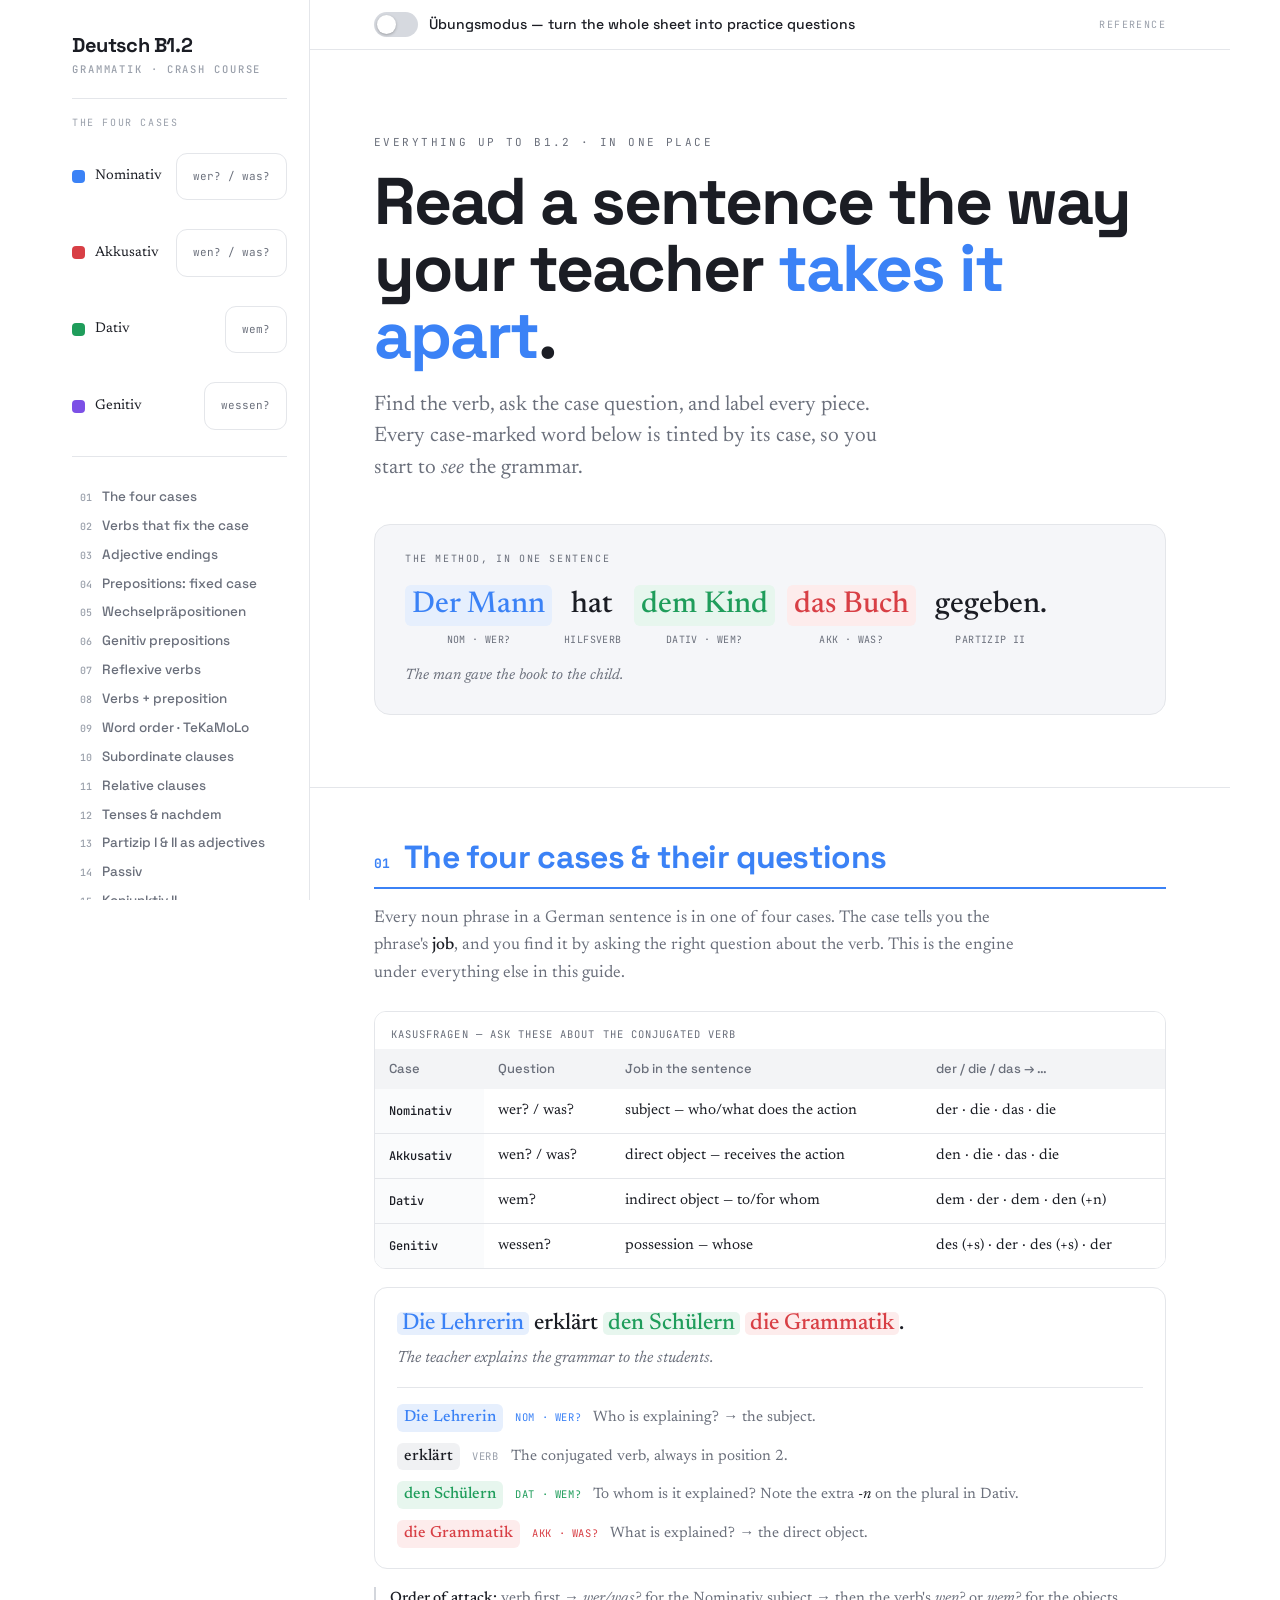
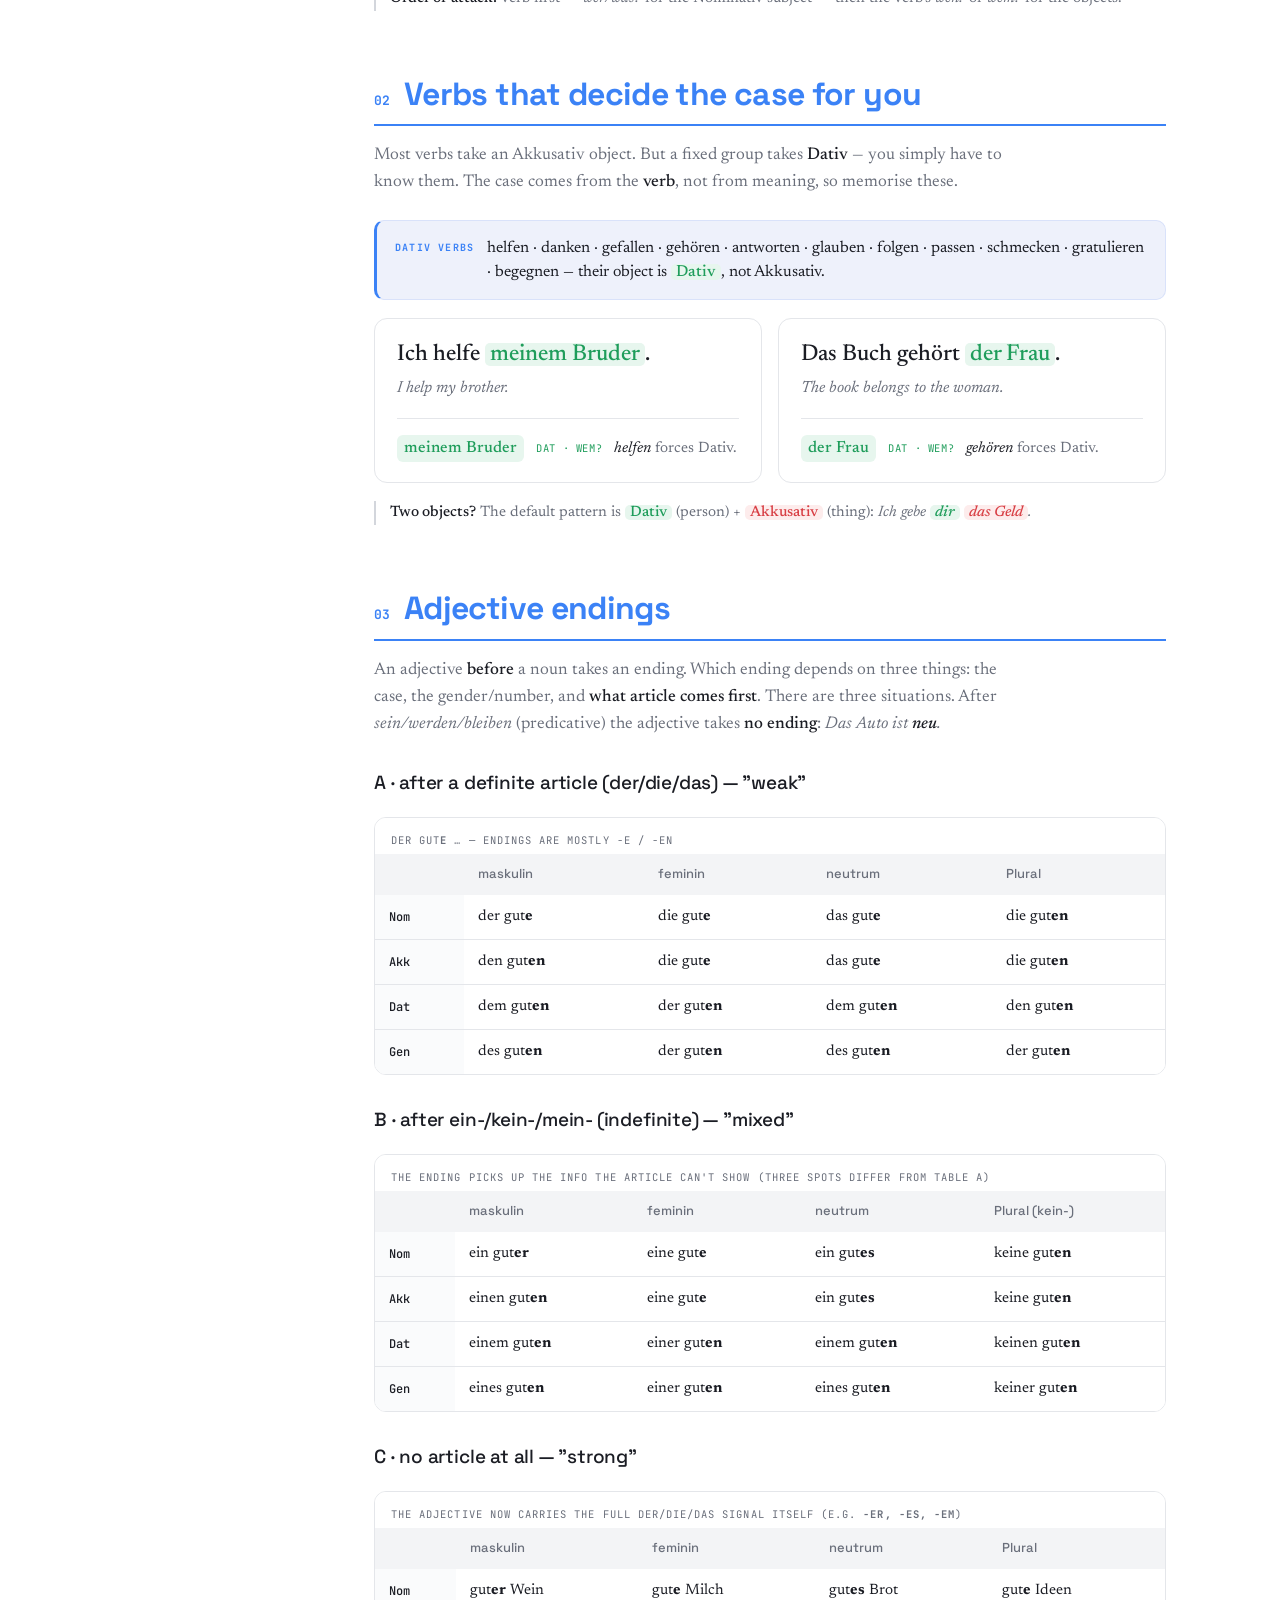
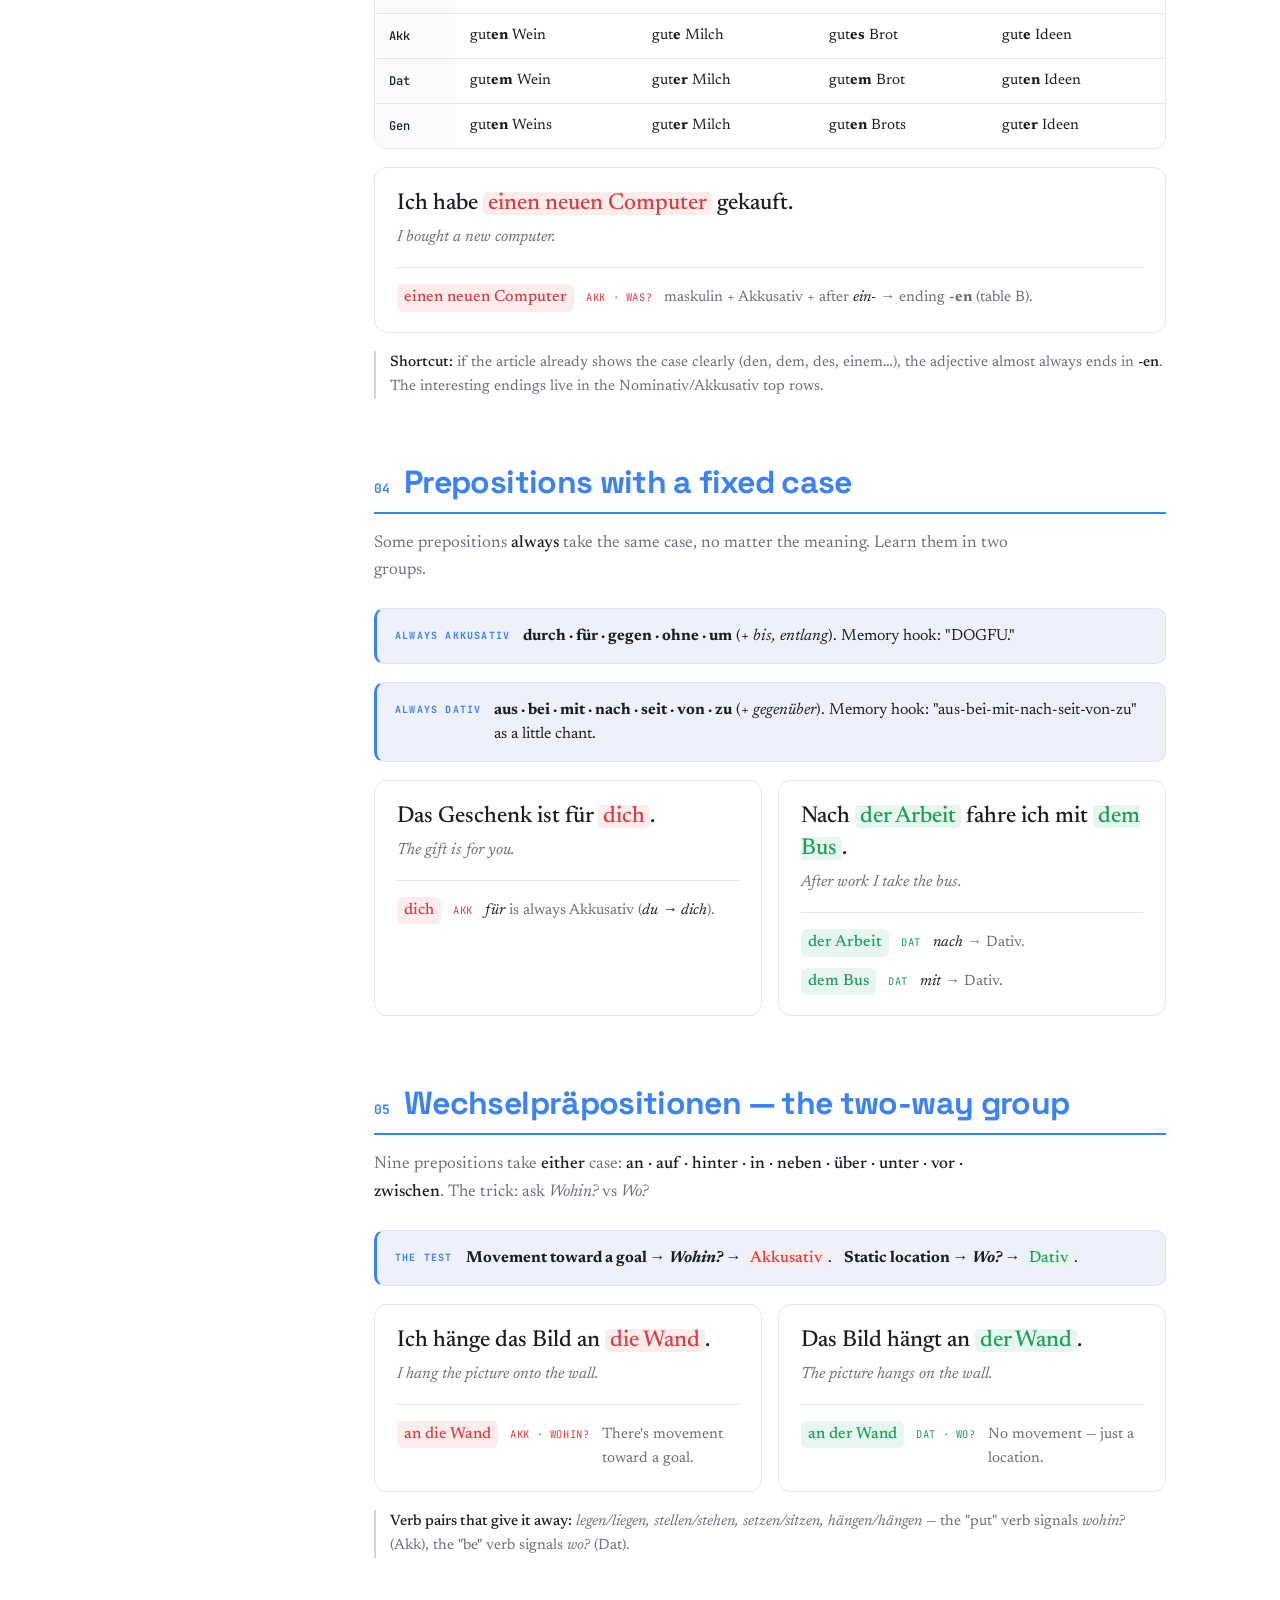
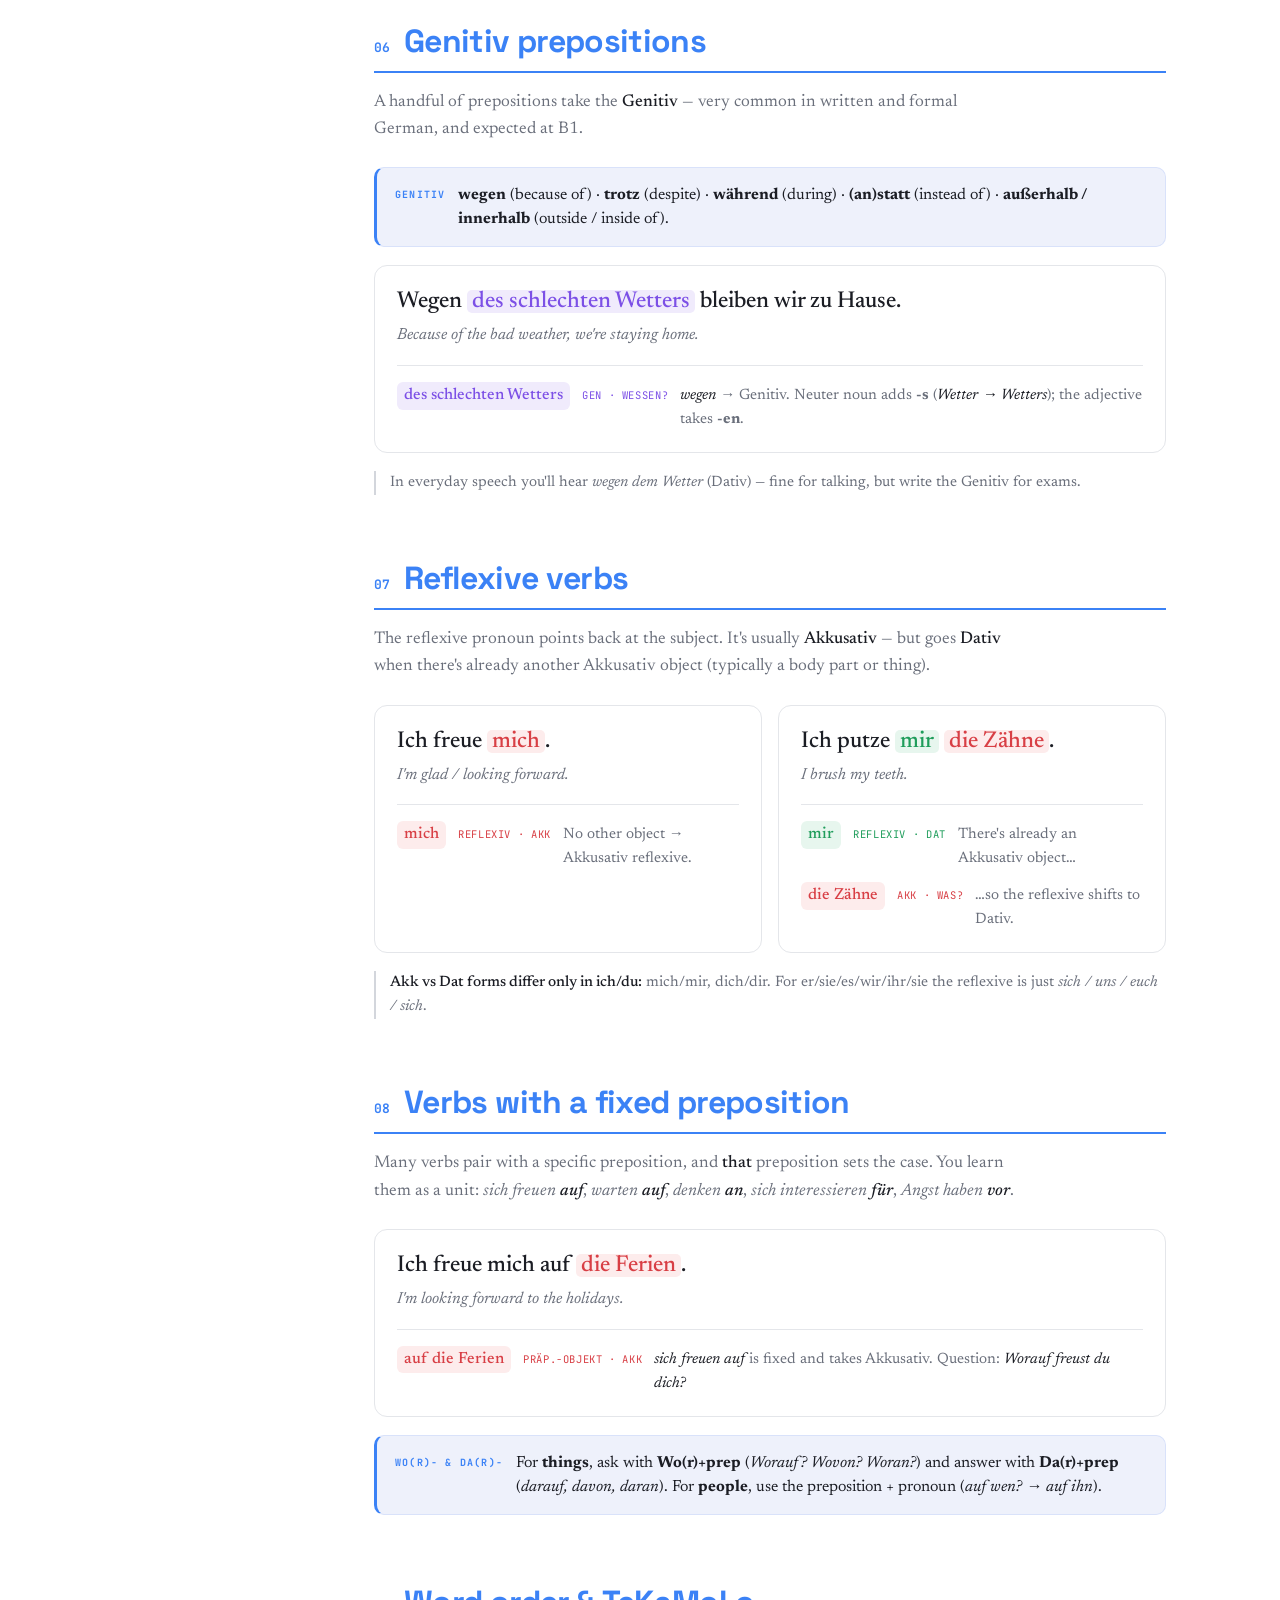
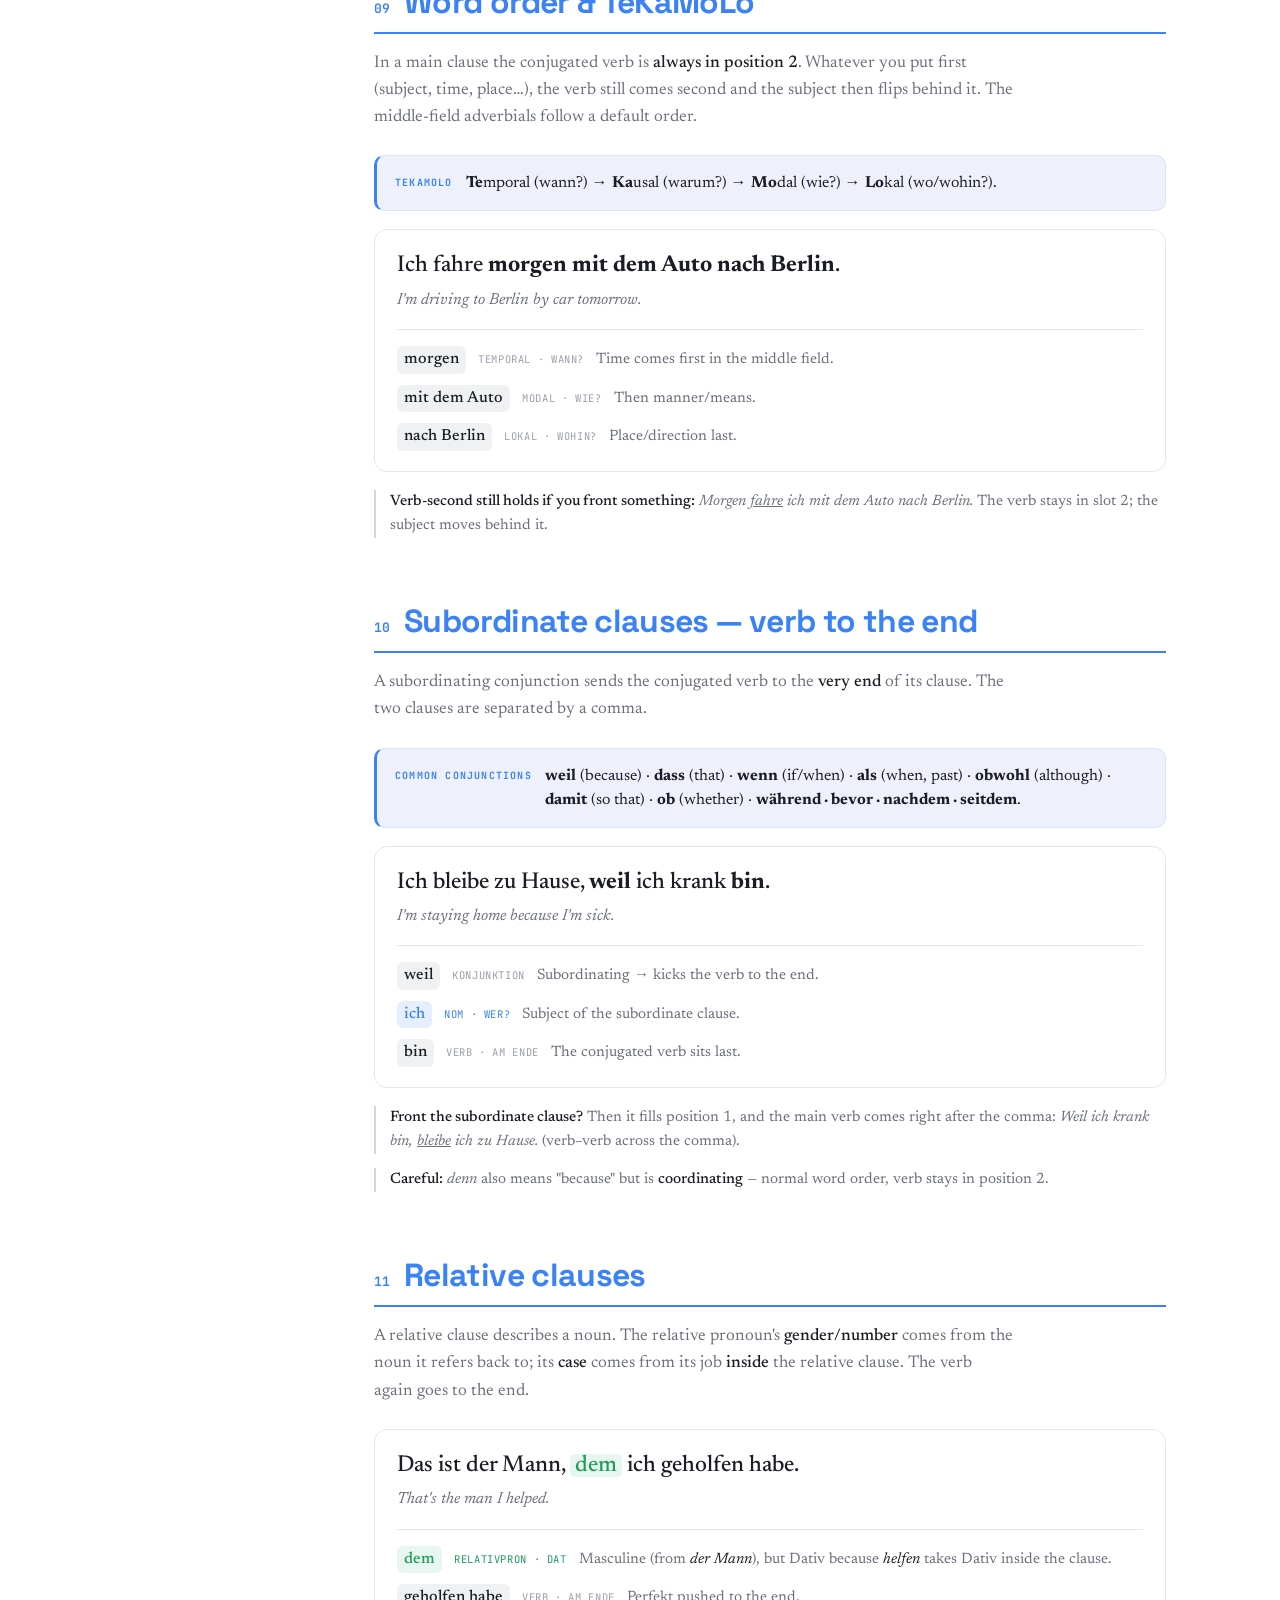
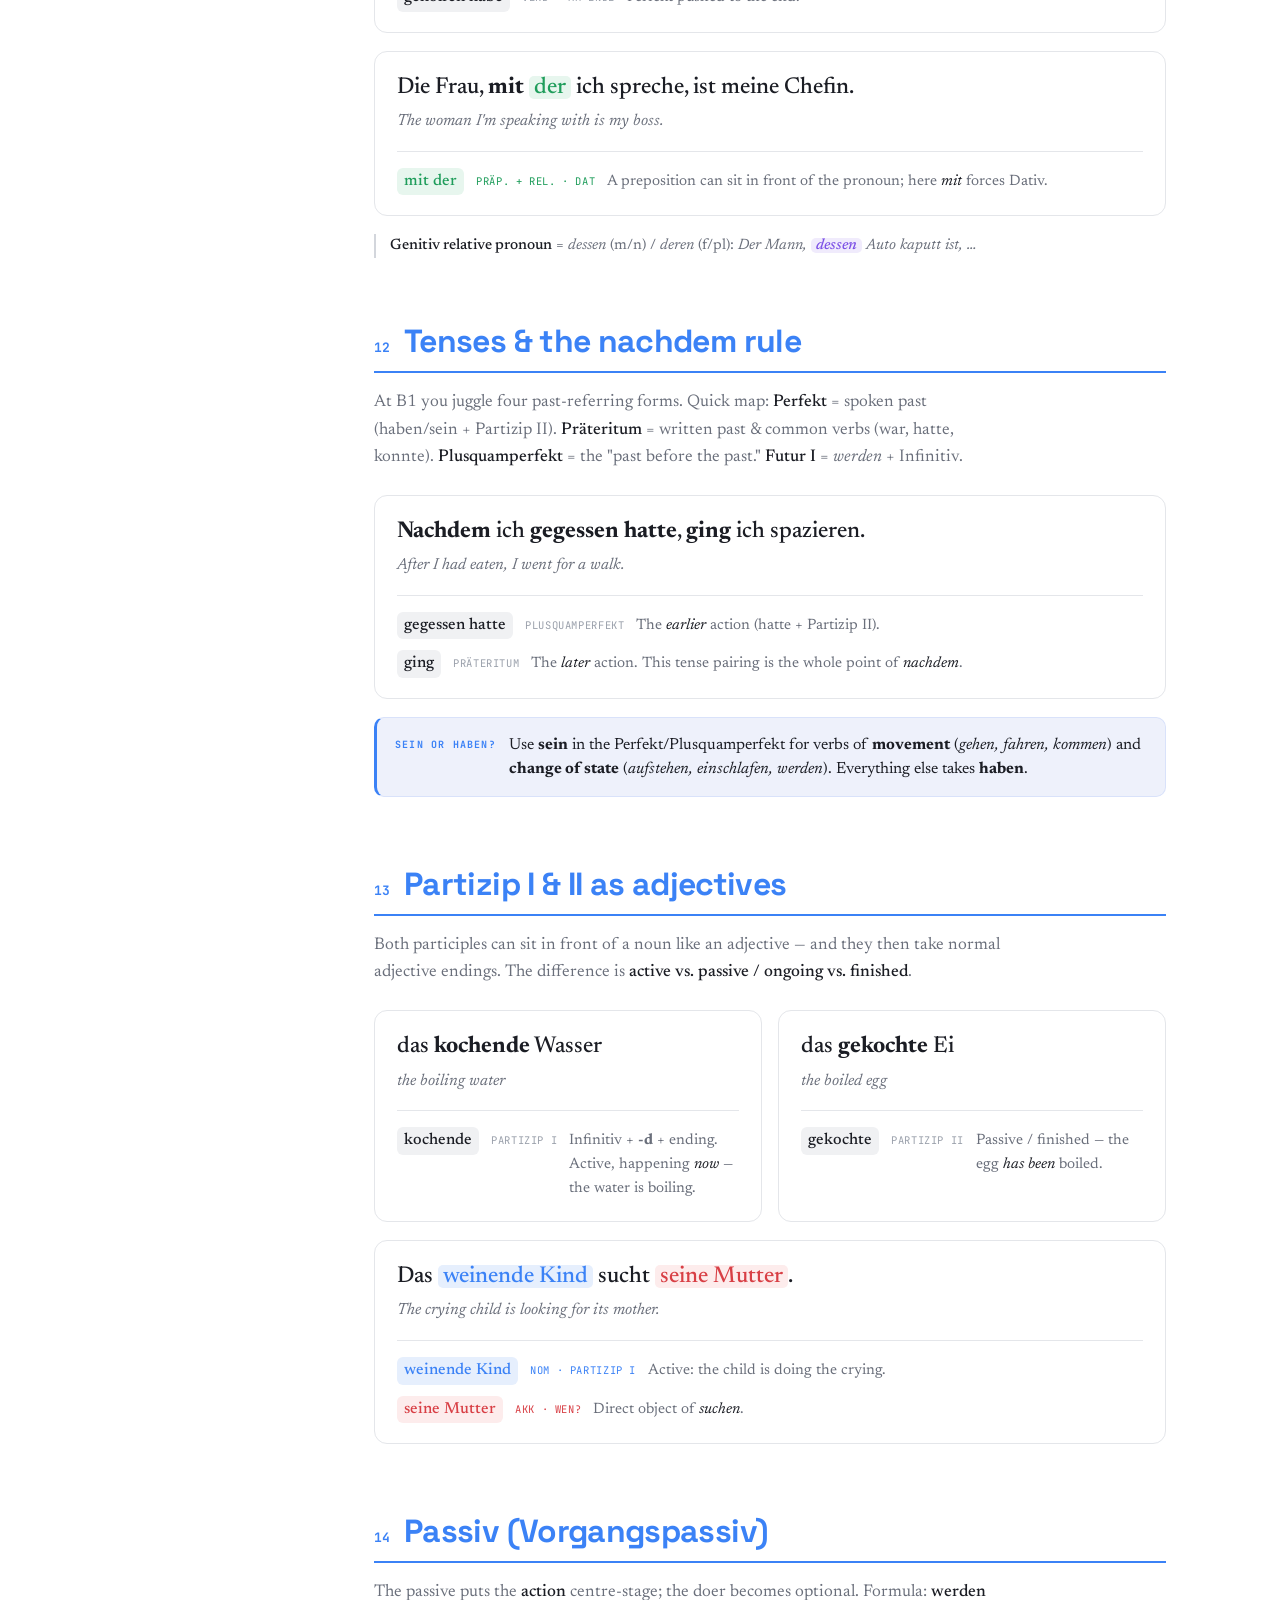
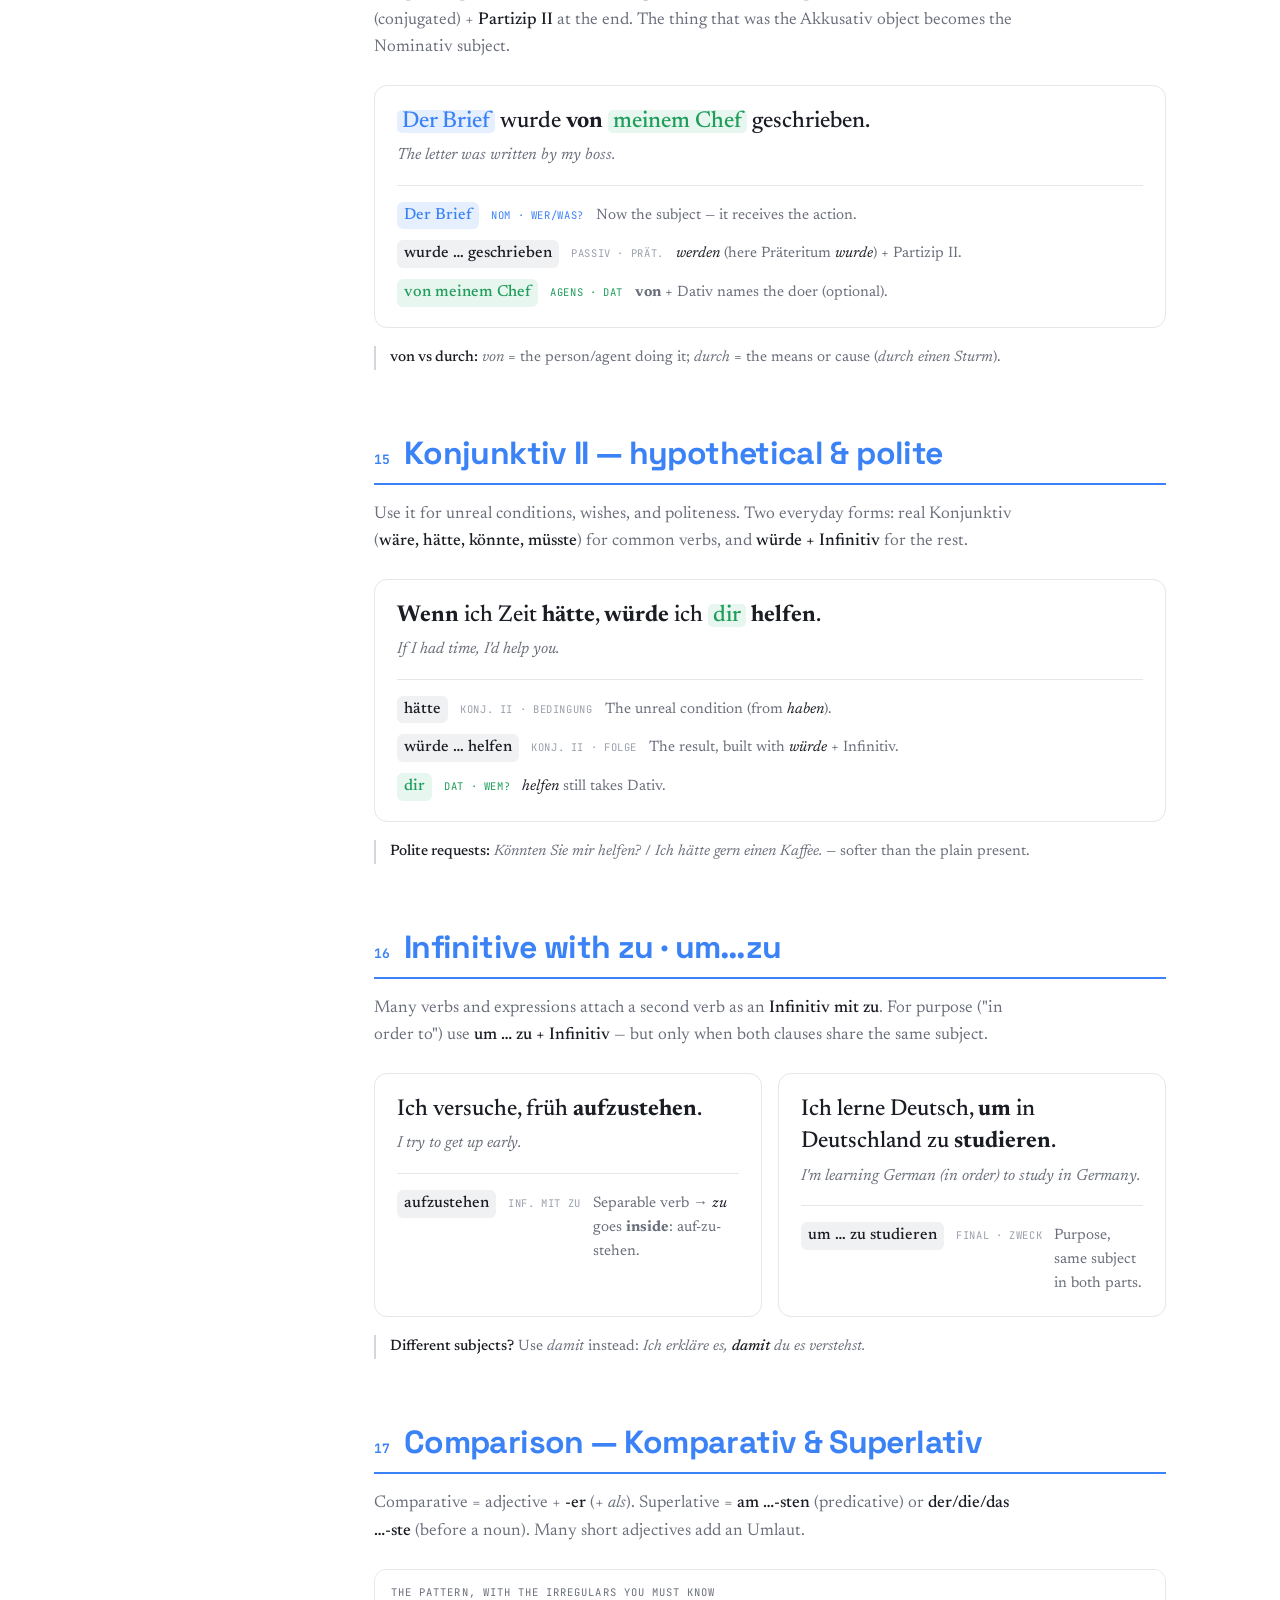
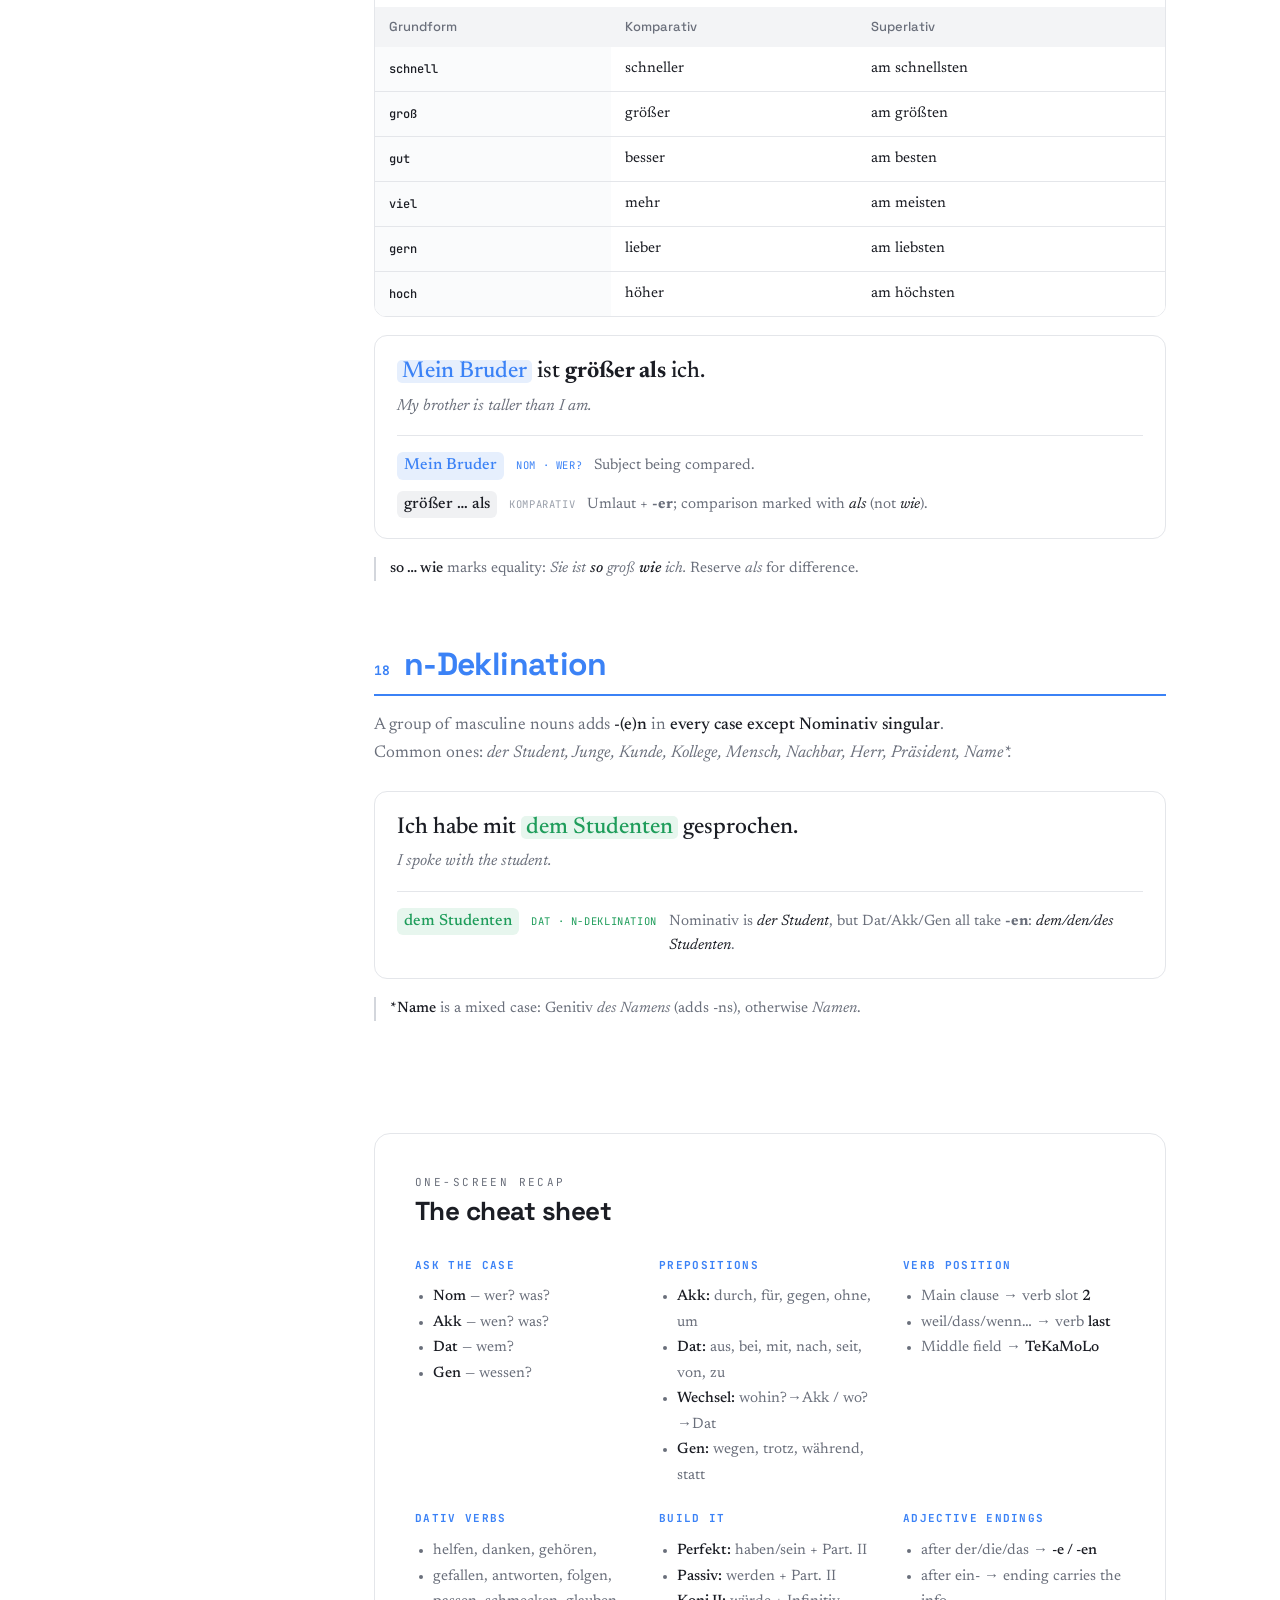
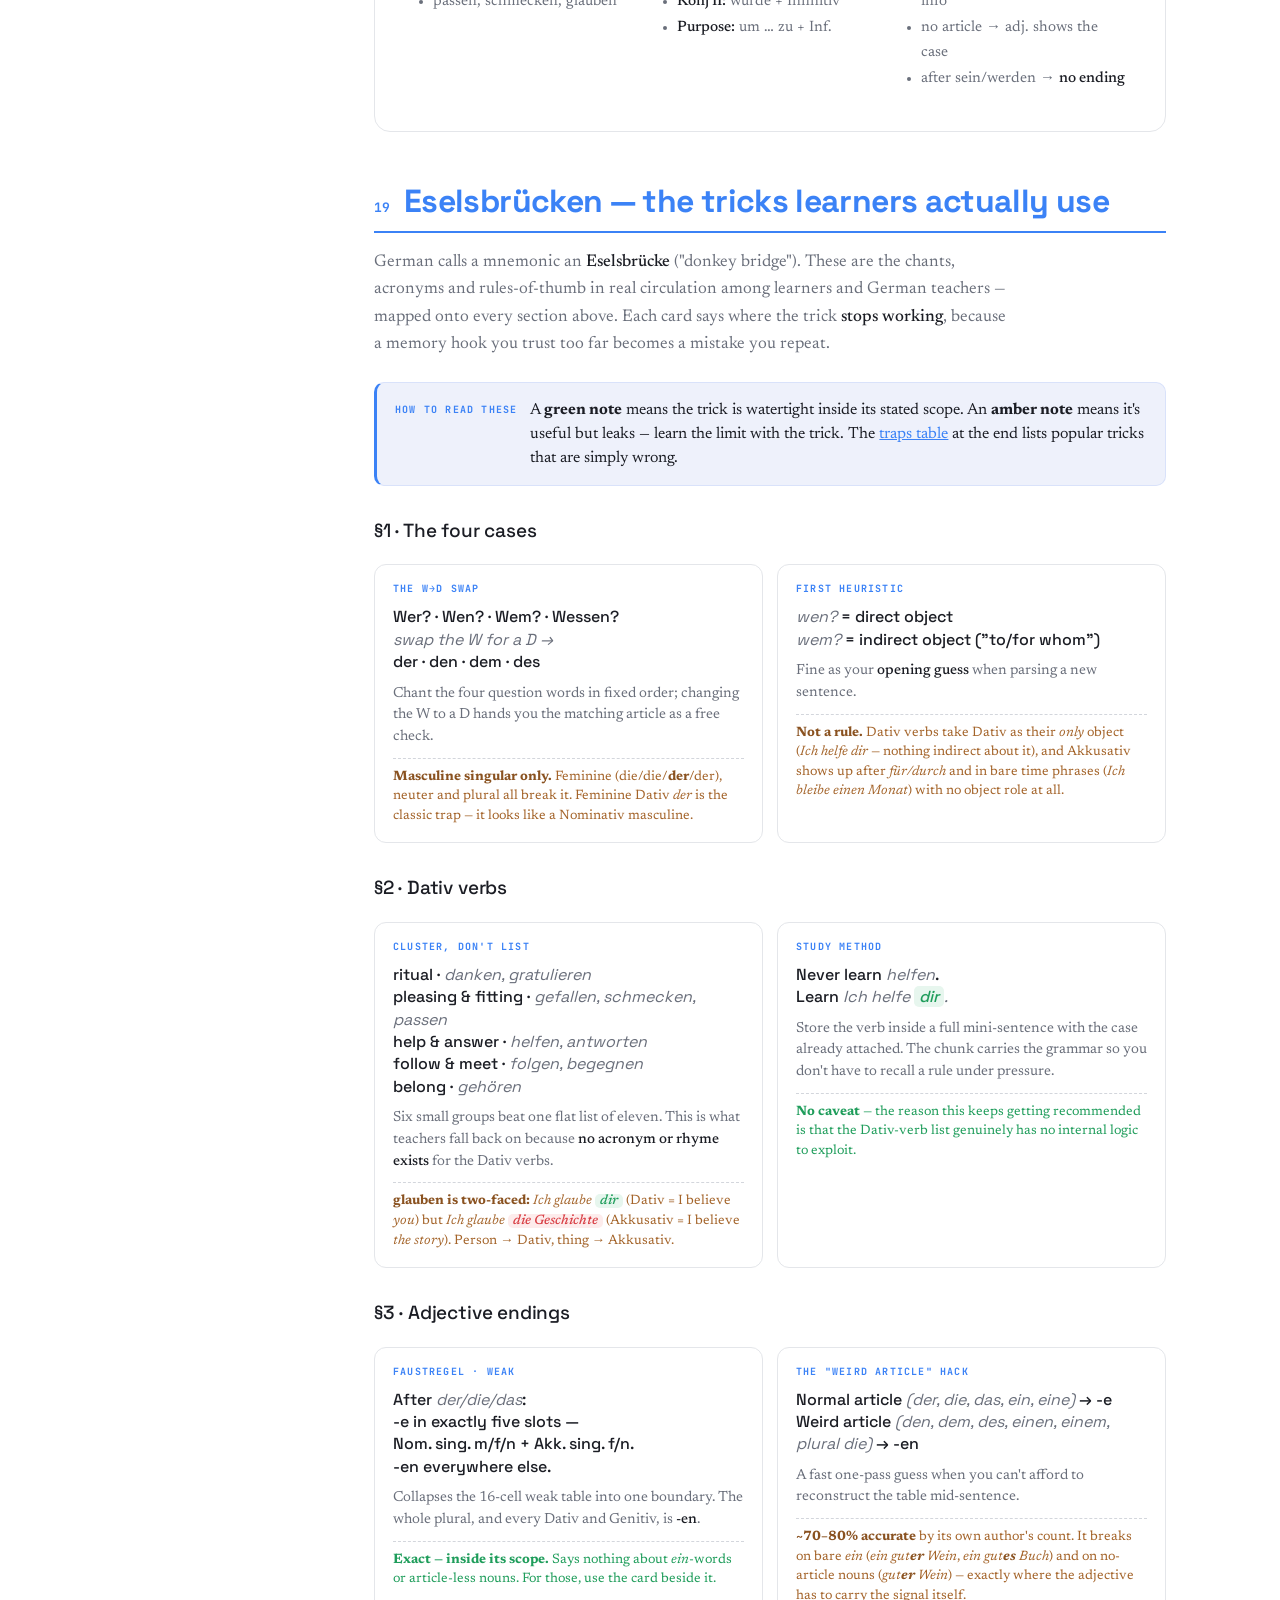
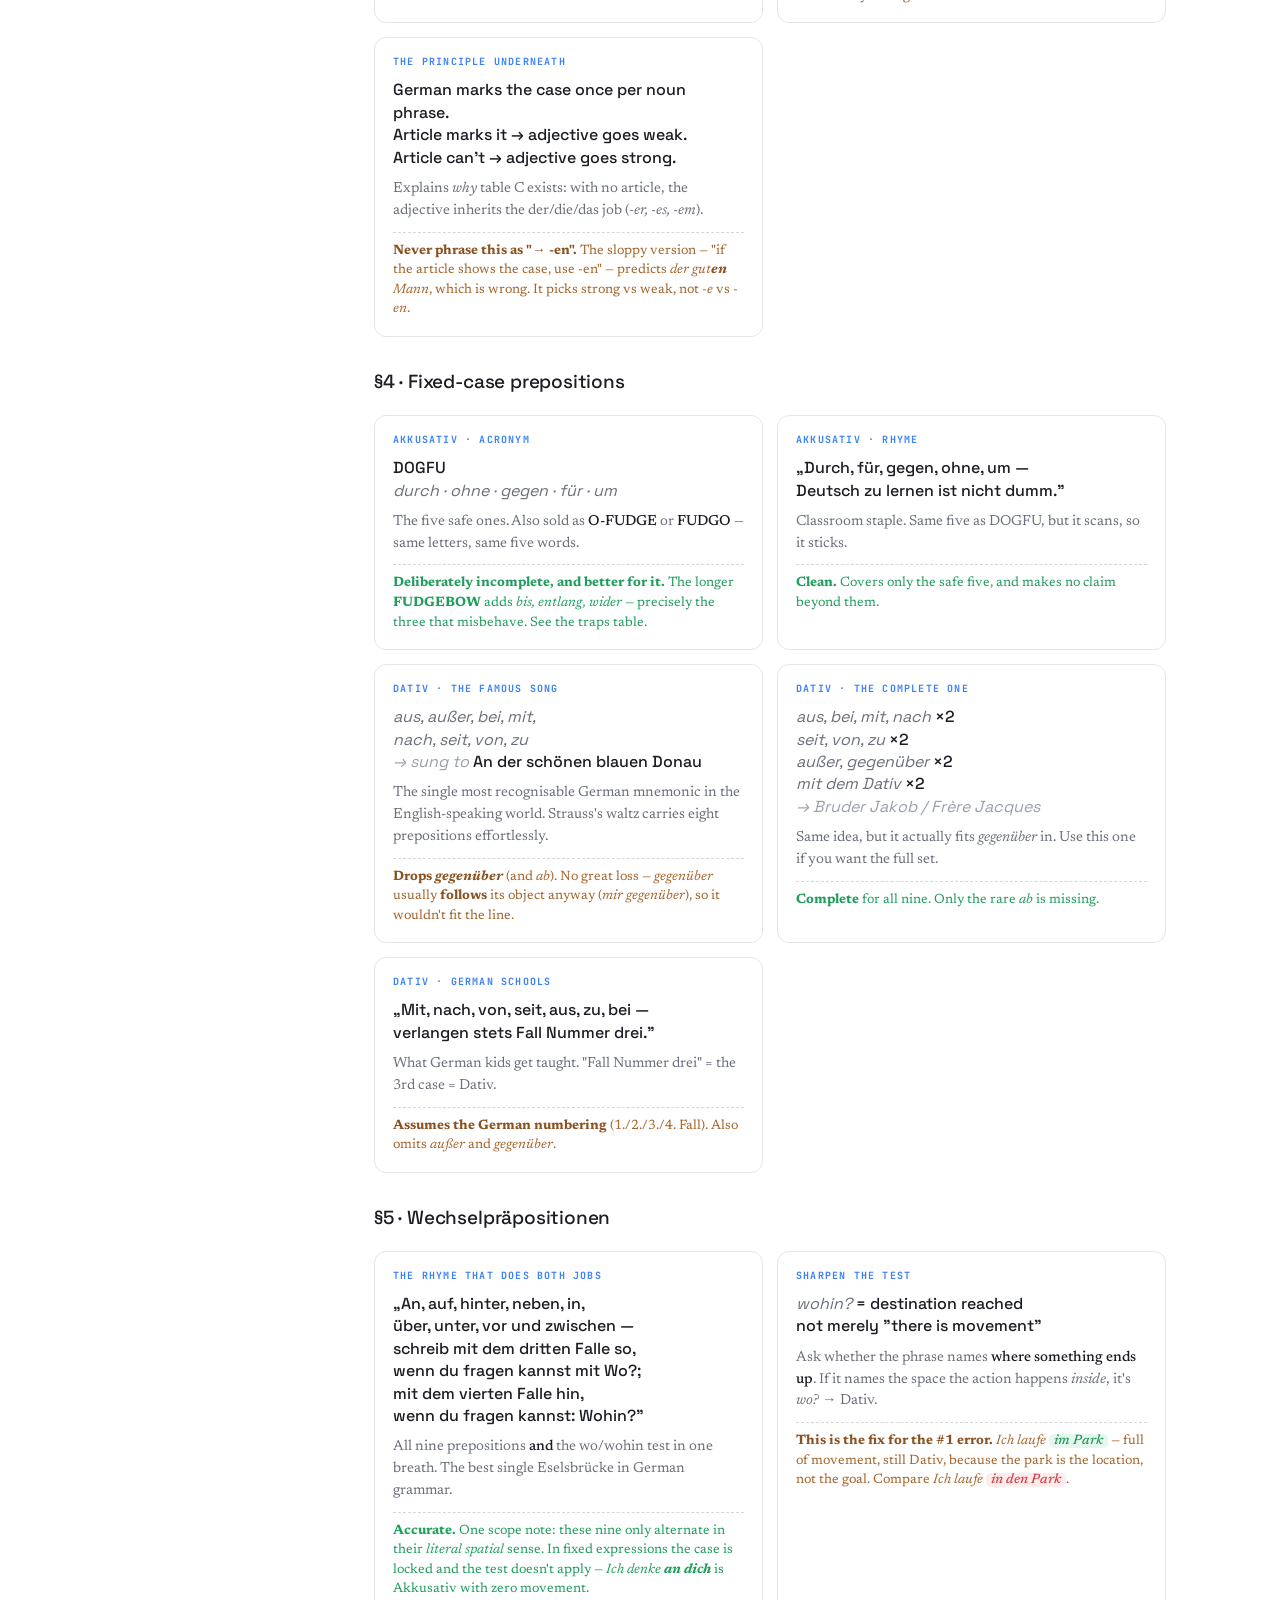
==== commit d749e96e: "Add practice mode: toggle flips the whole sheet into exercises A switch at the top of the page swaps" ====
--- a/index.html
+++ b/index.html
@@ -150,6 +150,53 @@
 
   .tip{font-size:15px;color:var(--muted);margin:14px 0;padding-left:14px;border-left:2px solid var(--line-strong)}
   .tip b{color:var(--ink);font-weight:500}
+
+  /* ---------- exercise mode ---------- */
+  .modebar{position:sticky;top:0;z-index:20;display:flex;align-items:center;gap:14px;flex-wrap:wrap;
+    background:rgba(255,255,255,.93);backdrop-filter:blur(8px);border-bottom:1px solid var(--line);
+    margin:0 calc(-1*clamp(20px,5vw,64px));padding:12px clamp(20px,5vw,64px)}
+  .switch{display:flex;align-items:center;gap:11px;cursor:pointer;-webkit-user-select:none;user-select:none}
+  .switch input{position:absolute;opacity:0;width:0;height:0}
+  .switch .track{width:44px;height:25px;border-radius:999px;background:#d6d9df;flex:none;padding:3px;transition:background .18s}
+  .switch .knob{display:block;width:19px;height:19px;border-radius:50%;background:#fff;box-shadow:0 1px 3px rgba(0,0,0,.28);transition:transform .18s}
+  .switch input:checked + .track{background:var(--accent)}
+  .switch input:checked + .track .knob{transform:translateX(19px)}
+  .switch input:focus-visible + .track{outline:2px solid var(--nom);outline-offset:2px}
+  .switch .lbl{font-family:var(--display);font-size:14px;font-weight:500}
+  .modehint{font-family:var(--mono);font-size:10px;letter-spacing:.14em;text-transform:uppercase;color:var(--faint);margin-left:auto}
+  .modehint b{color:var(--accent);font-weight:700}
+
+  /* the flip — no JS needed */
+  .drill{display:none}
+  body:has(#mode:checked) .drill{display:block}
+  body:has(#mode:checked) section > *:not(.sec-head):not(.drill):not(footer){display:none}
+  body:has(#mode:checked) header.hero .diagram,
+  body:has(#mode:checked) header.hero .sub{display:none}
+  body:has(#mode:checked) .ref-label{display:none}
+  .drill-label{display:none}
+  body:has(#mode:checked) .drill-label{display:inline}
+
+  .drill{margin-top:18px}
+  .drill .dhead{font-family:var(--mono);font-size:10px;letter-spacing:.14em;text-transform:uppercase;color:var(--accent);margin-bottom:14px}
+  .q{background:var(--card);border:1px solid var(--line);border-radius:11px;padding:14px 16px;margin:10px 0}
+  .q .qt{margin:0 0 10px;font-size:16.5px;line-height:1.55}
+  .q .qt em{color:var(--muted);font-size:14.5px;font-style:italic}
+  .q .qt b{font-weight:700}
+  .q .row{display:flex;gap:8px;flex-wrap:wrap;align-items:center}
+  .q input[type=text]{font-family:var(--body);font-size:16px;padding:7px 11px;border:1px solid var(--line-strong);border-radius:8px;min-width:170px;flex:1 1 170px;background:#fff;color:var(--ink)}
+  .q input[type=text]:focus{outline:2px solid var(--accent);outline-offset:1px;border-color:var(--accent)}
+  .q button{font-family:var(--display);font-size:13px;font-weight:500;padding:8px 15px;border-radius:8px;border:1px solid var(--line-strong);background:#f3f4f6;color:var(--ink);cursor:pointer}
+  .q button:hover{background:#e9ebef}
+  .q .fb{font-size:14.5px;font-family:var(--display);font-weight:500}
+  .q.ok{border-color:#b7e2c9;background:var(--dat-bg)}
+  .q.ok .fb{color:var(--dat)}
+  .q.no{border-color:#f2c9ca;background:var(--akk-bg)}
+  .q.no .fb{color:var(--akk)}
+  .q details{margin-top:10px}
+  .q details summary{cursor:pointer;font-family:var(--mono);font-size:10.5px;letter-spacing:.1em;text-transform:uppercase;color:var(--muted)}
+  .q details summary:hover{color:var(--accent)}
+  .q details .ans{margin-top:9px;font-size:15.5px;line-height:1.55;color:var(--ink);padding-left:13px;border-left:2px solid var(--accent)}
+  .q details .ans em{color:var(--muted)}
 
   /* mnemonic cards */
   .tricks{display:grid;grid-template-columns:repeat(auto-fit,minmax(272px,1fr));gap:14px;margin:18px 0}
@@ -238,6 +285,15 @@
   <!-- MAIN -->
   <div class="main">
 
+    <div class="modebar">
+      <label class="switch">
+        <input type="checkbox" id="mode">
+        <span class="track"><span class="knob"></span></span>
+        <span class="lbl">Übungsmodus — turn the whole sheet into practice questions</span>
+      </label>
+      <span class="modehint"><span class="ref-label">Reference</span><b class="drill-label">Exercises</b></span>
+    </div>
+
     <header class="hero">
       <div class="kicker">Everything up to B1.2 · in one place</div>
       <h1>Read a sentence the way<br>your teacher <em>takes it apart</em>.</h1>
@@ -285,7 +341,35 @@
         </ul>
       </div>
       <p class="tip"><b>Order of attack:</b> verb first → <em>wer/was?</em> for the Nominativ subject → then the verb's <em>wen?</em> or <em>wem?</em> for the objects.</p>
-    </section>
+          <div class="drill">
+        <div class="dhead">§1 · Kasus bestimmen</div>
+        <div class="q" data-a="Die">
+          <p class="qt">___ Lehrerin erklärt die Grammatik. <em>(Nominativ, feminin)</em></p>
+          <div class="row"><input type="text" aria-label="Antwort" autocomplete="off" autocapitalize="off" spellcheck="false"><button class="chk">Prüfen</button><span class="fb"></span></div>
+        </div>
+        <div class="q" data-a="der Freundin">
+          <p class="qt">Ich schenke ___ Blumen. <em>(die Freundin → Dativ)</em></p>
+          <div class="row"><input type="text" aria-label="Antwort" autocomplete="off" autocapitalize="off" spellcheck="false"><button class="chk">Prüfen</button><span class="fb"></span></div>
+        </div>
+        <div class="q" data-a="dem Lehrer">
+          <p class="qt">Wir danken ___. <em>(der Lehrer → Dativ)</em></p>
+          <div class="row"><input type="text" aria-label="Antwort" autocomplete="off" autocapitalize="off" spellcheck="false"><button class="chk">Prüfen</button><span class="fb"></span></div>
+        </div>
+        <div class="q" data-a="des Mannes|des Manns">
+          <p class="qt">Das ist das Auto ___. <em>(der Mann → Genitiv)</em></p>
+          <div class="row"><input type="text" aria-label="Antwort" autocomplete="off" autocapitalize="off" spellcheck="false"><button class="chk">Prüfen</button><span class="fb"></span></div>
+        </div>
+        <div class="q" data-a="den Film">
+          <p class="qt">Er sieht ___. <em>(der Film → Akkusativ)</em></p>
+          <div class="row"><input type="text" aria-label="Antwort" autocomplete="off" autocapitalize="off" spellcheck="false"><button class="chk">Prüfen</button><span class="fb"></span></div>
+        </div>
+        <div class="q">
+          <p class="qt">Welcher Kasus? <em>Ich bleibe einen Monat.</em></p>
+          <details><summary>Antwort zeigen</summary><div class="ans"><b>Akkusativ</b> — a bare time phrase. Note it is <em>not</em> an object: nobody is doing anything to the month. This is exactly why "Akkusativ = direct object" is a first heuristic, not a rule.</div></details>
+        </div>
+      </div>
+
+</section>
 
     <!-- 2 -->
     <section id="s2">
@@ -311,7 +395,39 @@
         </div>
       </div>
       <p class="tip"><b>Two objects?</b> The default pattern is <span class="c dat">Dativ</span> (person) + <span class="c akk">Akkusativ</span> (thing): <em>Ich gebe <span class="c dat">dir</span> <span class="c akk">das Geld</span>.</em></p>
-    </section>
+          <div class="drill">
+        <div class="dhead">§2 · Dativverben</div>
+        <div class="q" data-a="meinem Bruder">
+          <p class="qt">Ich helfe ___. <em>(mein Bruder)</em></p>
+          <div class="row"><input type="text" aria-label="Antwort" autocomplete="off" autocapitalize="off" spellcheck="false"><button class="chk">Prüfen</button><span class="fb"></span></div>
+        </div>
+        <div class="q" data-a="der Frau">
+          <p class="qt">Das Buch gehört ___. <em>(die Frau)</em></p>
+          <div class="row"><input type="text" aria-label="Antwort" autocomplete="off" autocapitalize="off" spellcheck="false"><button class="chk">Prüfen</button><span class="fb"></span></div>
+        </div>
+        <div class="q" data-a="den Kindern">
+          <p class="qt">Der Kuchen schmeckt ___. <em>(die Kinder, Plural)</em></p>
+          <div class="row"><input type="text" aria-label="Antwort" autocomplete="off" autocapitalize="off" spellcheck="false"><button class="chk">Prüfen</button><span class="fb"></span></div>
+        </div>
+        <div class="q" data-a="dir">
+          <p class="qt">Ich glaube ___. <em>(du — I believe you)</em></p>
+          <div class="row"><input type="text" aria-label="Antwort" autocomplete="off" autocapitalize="off" spellcheck="false"><button class="chk">Prüfen</button><span class="fb"></span></div>
+        </div>
+        <div class="q" data-a="die Geschichte">
+          <p class="qt">Ich glaube ___. <em>(die Geschichte — I believe the story)</em></p>
+          <div class="row"><input type="text" aria-label="Antwort" autocomplete="off" autocapitalize="off" spellcheck="false"><button class="chk">Prüfen</button><span class="fb"></span></div>
+        </div>
+        <div class="q" data-a="dir das Geld">
+          <p class="qt">Ich gebe ___. <em>(du + das Geld)</em></p>
+          <div class="row"><input type="text" aria-label="Antwort" autocomplete="off" autocapitalize="off" spellcheck="false"><button class="chk">Prüfen</button><span class="fb"></span></div>
+        </div>
+        <div class="q">
+          <p class="qt">Why do the two <em>glauben</em> answers differ?</p>
+          <details><summary>Antwort zeigen</summary><div class="ans"><em>glauben</em> is two-faced: a <b>person</b> you believe goes in the Dativ (<em>Ich glaube dir</em>), a <b>thing</b> you believe goes in the Akkusativ (<em>Ich glaube die Geschichte</em>). Any list that files <em>glauben</em> flatly under "Dativ verb" is teaching an error.</div></details>
+        </div>
+      </div>
+
+</section>
 
     <!-- 3 -->
     <section id="s3">
@@ -362,7 +478,47 @@
         </ul>
       </div>
       <p class="tip"><b>Shortcut:</b> if the article already shows the case clearly (den, dem, des, einem…), the adjective almost always ends in <b>-en</b>. The interesting endings live in the Nominativ/Akkusativ top rows.</p>
-    </section>
+          <div class="drill">
+        <div class="dhead">§3 · Adjektivendungen — type the ending only</div>
+        <div class="q" data-a="e">
+          <p class="qt">der neu___ Wagen <em>(Nominativ)</em></p>
+          <div class="row"><input type="text" aria-label="Antwort" autocomplete="off" autocapitalize="off" spellcheck="false"><button class="chk">Prüfen</button><span class="fb"></span></div>
+        </div>
+        <div class="q" data-a="en">
+          <p class="qt">den neu___ Wagen <em>(Akkusativ)</em></p>
+          <div class="row"><input type="text" aria-label="Antwort" autocomplete="off" autocapitalize="off" spellcheck="false"><button class="chk">Prüfen</button><span class="fb"></span></div>
+        </div>
+        <div class="q" data-a="er">
+          <p class="qt">ein neu___ Wagen <em>(Nominativ, maskulin)</em></p>
+          <div class="row"><input type="text" aria-label="Antwort" autocomplete="off" autocapitalize="off" spellcheck="false"><button class="chk">Prüfen</button><span class="fb"></span></div>
+        </div>
+        <div class="q" data-a="es">
+          <p class="qt">ein neu___ Auto <em>(Nominativ, neutrum)</em></p>
+          <div class="row"><input type="text" aria-label="Antwort" autocomplete="off" autocapitalize="off" spellcheck="false"><button class="chk">Prüfen</button><span class="fb"></span></div>
+        </div>
+        <div class="q" data-a="en">
+          <p class="qt">mit dem neu___ Wagen <em>(Dativ)</em></p>
+          <div class="row"><input type="text" aria-label="Antwort" autocomplete="off" autocapitalize="off" spellcheck="false"><button class="chk">Prüfen</button><span class="fb"></span></div>
+        </div>
+        <div class="q" data-a="er">
+          <p class="qt">gut___ Wein <em>(Nominativ, kein Artikel)</em></p>
+          <div class="row"><input type="text" aria-label="Antwort" autocomplete="off" autocapitalize="off" spellcheck="false"><button class="chk">Prüfen</button><span class="fb"></span></div>
+        </div>
+        <div class="q" data-a="e">
+          <p class="qt">Ich trinke kalt___ Milch. <em>(Akkusativ, kein Artikel)</em></p>
+          <div class="row"><input type="text" aria-label="Antwort" autocomplete="off" autocapitalize="off" spellcheck="false"><button class="chk">Prüfen</button><span class="fb"></span></div>
+        </div>
+        <div class="q" data-a="en">
+          <p class="qt">wegen des schlecht___ Wetters <em>(Genitiv)</em></p>
+          <div class="row"><input type="text" aria-label="Antwort" autocomplete="off" autocapitalize="off" spellcheck="false"><button class="chk">Prüfen</button><span class="fb"></span></div>
+        </div>
+        <div class="q">
+          <p class="qt"><em>Das Auto ist neu___</em> — welche Endung?</p>
+          <details><summary>Antwort zeigen</summary><div class="ans"><b>None.</b> After <em>sein / werden / bleiben</em> the adjective is predicative and takes no ending at all: <em>Das Auto ist neu.</em></div></details>
+        </div>
+      </div>
+
+</section>
 
     <!-- 4 -->
     <section id="s4">
@@ -387,7 +543,39 @@
           </ul>
         </div>
       </div>
-    </section>
+          <div class="drill">
+        <div class="dhead">§4 · Präpositionen mit festem Kasus</div>
+        <div class="q" data-a="den">
+          <p class="qt">Wir gehen durch ___ Park. <em>(der Park)</em></p>
+          <div class="row"><input type="text" aria-label="Antwort" autocomplete="off" autocapitalize="off" spellcheck="false"><button class="chk">Prüfen</button><span class="fb"></span></div>
+        </div>
+        <div class="q" data-a="dem">
+          <p class="qt">Ich fahre mit ___ Bus. <em>(der Bus)</em></p>
+          <div class="row"><input type="text" aria-label="Antwort" autocomplete="off" autocapitalize="off" spellcheck="false"><button class="chk">Prüfen</button><span class="fb"></span></div>
+        </div>
+        <div class="q" data-a="dich">
+          <p class="qt">Das Geschenk ist für ___. <em>(du)</em></p>
+          <div class="row"><input type="text" aria-label="Antwort" autocomplete="off" autocapitalize="off" spellcheck="false"><button class="chk">Prüfen</button><span class="fb"></span></div>
+        </div>
+        <div class="q" data-a="der">
+          <p class="qt">Nach ___ Arbeit fahre ich nach Hause. <em>(die Arbeit)</em></p>
+          <div class="row"><input type="text" aria-label="Antwort" autocomplete="off" autocapitalize="off" spellcheck="false"><button class="chk">Prüfen</button><span class="fb"></span></div>
+        </div>
+        <div class="q" data-a="der">
+          <p class="qt">Er kommt aus ___ Schweiz. <em>(die Schweiz)</em></p>
+          <div class="row"><input type="text" aria-label="Antwort" autocomplete="off" autocapitalize="off" spellcheck="false"><button class="chk">Prüfen</button><span class="fb"></span></div>
+        </div>
+        <div class="q" data-a="den">
+          <p class="qt">Ich bin gegen ___ Plan. <em>(der Plan)</em></p>
+          <div class="row"><input type="text" aria-label="Antwort" autocomplete="off" autocapitalize="off" spellcheck="false"><button class="chk">Prüfen</button><span class="fb"></span></div>
+        </div>
+        <div class="q">
+          <p class="qt">Which five does DOGFU cover — and which three does it leave out on purpose?</p>
+          <details><summary>Antwort zeigen</summary><div class="ans">DOGFU = <b>durch, ohne, gegen, für, um</b>. Left out: <em>bis, entlang, wider</em> — the three that misbehave. <em>entlang</em> is Akkusativ only <b>after</b> its noun (<em>den Fluss entlang</em>); <em>bis</em> stacks with another preposition that then sets the case (<em>bis zu der Brücke</em>).</div></details>
+        </div>
+      </div>
+
+</section>
 
     <!-- 5 -->
     <section id="s5">
@@ -409,7 +597,39 @@
         </div>
       </div>
       <p class="tip"><b>Verb pairs that give it away:</b> <em>legen/liegen, stellen/stehen, setzen/sitzen, hängen/hängen</em> — the "put" verb signals <em>wohin?</em> (Akk), the "be" verb signals <em>wo?</em> (Dat).</p>
-    </section>
+          <div class="drill">
+        <div class="dhead">§5 · Wechselpräpositionen</div>
+        <div class="q" data-a="die">
+          <p class="qt">Ich hänge das Bild an ___ Wand. <em>(die Wand — wohin?)</em></p>
+          <div class="row"><input type="text" aria-label="Antwort" autocomplete="off" autocapitalize="off" spellcheck="false"><button class="chk">Prüfen</button><span class="fb"></span></div>
+        </div>
+        <div class="q" data-a="der">
+          <p class="qt">Das Bild hängt an ___ Wand. <em>(die Wand — wo?)</em></p>
+          <div class="row"><input type="text" aria-label="Antwort" autocomplete="off" autocapitalize="off" spellcheck="false"><button class="chk">Prüfen</button><span class="fb"></span></div>
+        </div>
+        <div class="q" data-a="den">
+          <p class="qt">Stell die Flasche auf ___ Tisch. <em>(der Tisch)</em></p>
+          <div class="row"><input type="text" aria-label="Antwort" autocomplete="off" autocapitalize="off" spellcheck="false"><button class="chk">Prüfen</button><span class="fb"></span></div>
+        </div>
+        <div class="q" data-a="dem">
+          <p class="qt">Die Flasche steht auf ___ Tisch. <em>(der Tisch)</em></p>
+          <div class="row"><input type="text" aria-label="Antwort" autocomplete="off" autocapitalize="off" spellcheck="false"><button class="chk">Prüfen</button><span class="fb"></span></div>
+        </div>
+        <div class="q" data-a="den">
+          <p class="qt">Ich gehe in ___ Park. <em>(der Park — entering it)</em></p>
+          <div class="row"><input type="text" aria-label="Antwort" autocomplete="off" autocapitalize="off" spellcheck="false"><button class="chk">Prüfen</button><span class="fb"></span></div>
+        </div>
+        <div class="q" data-a="dem">
+          <p class="qt">Ich jogge jeden Morgen in ___ Park. <em>(der Park — running around inside it)</em></p>
+          <div class="row"><input type="text" aria-label="Antwort" autocomplete="off" autocapitalize="off" spellcheck="false"><button class="chk">Prüfen</button><span class="fb"></span></div>
+        </div>
+        <div class="q">
+          <p class="qt">The last sentence is full of movement, yet it takes the Dativ. Why?</p>
+          <details><summary>Antwort zeigen</summary><div class="ans"><em>wohin?</em> means <b>destination reached</b>, not "there is motion". The park is the space the running happens <em>inside</em>, so it answers <em>wo?</em> → Dativ. This is precisely where the popular "motion → Akkusativ" mnemonic produces errors.</div></details>
+        </div>
+      </div>
+
+</section>
 
     <!-- 6 -->
     <section id="s6">
@@ -425,7 +645,31 @@
         </ul>
       </div>
       <p class="tip">In everyday speech you'll hear <em>wegen dem Wetter</em> (Dativ) — fine for talking, but write the Genitiv for exams.</p>
-    </section>
+          <div class="drill">
+        <div class="dhead">§6 · Genitivpräpositionen</div>
+        <div class="q" data-a="des">
+          <p class="qt">wegen ___ schlechten Wetters <em>(das Wetter)</em></p>
+          <div class="row"><input type="text" aria-label="Antwort" autocomplete="off" autocapitalize="off" spellcheck="false"><button class="chk">Prüfen</button><span class="fb"></span></div>
+        </div>
+        <div class="q" data-a="des">
+          <p class="qt">trotz ___ Regens <em>(der Regen)</em></p>
+          <div class="row"><input type="text" aria-label="Antwort" autocomplete="off" autocapitalize="off" spellcheck="false"><button class="chk">Prüfen</button><span class="fb"></span></div>
+        </div>
+        <div class="q" data-a="der">
+          <p class="qt">während ___ Woche <em>(die Woche)</em></p>
+          <div class="row"><input type="text" aria-label="Antwort" autocomplete="off" autocapitalize="off" spellcheck="false"><button class="chk">Prüfen</button><span class="fb"></span></div>
+        </div>
+        <div class="q" data-a="der">
+          <p class="qt">innerhalb ___ Stadt <em>(die Stadt)</em></p>
+          <div class="row"><input type="text" aria-label="Antwort" autocomplete="off" autocapitalize="off" spellcheck="false"><button class="chk">Prüfen</button><span class="fb"></span></div>
+        </div>
+        <div class="q">
+          <p class="qt">You hear <em>wegen dem Wetter</em> on the street. Is it wrong?</p>
+          <details><summary>Antwort zeigen</summary><div class="ans">Not in speech — the Dativ after <em>wegen / trotz / während / statt</em> is completely normal colloquially. Write the Genitiv in exams. And with a <b>bare plural</b> the Dativ is effectively required: <em>wegen Geschäft<b>en</b></em>, because a bare Genitiv plural carries no marking at all.</div></details>
+        </div>
+      </div>
+
+</section>
 
     <!-- 7 -->
     <section id="s7">
@@ -448,7 +692,35 @@
         </div>
       </div>
       <p class="tip"><b>Akk vs Dat forms differ only in ich/du:</b> mich/mir, dich/dir. For er/sie/es/wir/ihr/sie the reflexive is just <em>sich / uns / euch / sich</em>.</p>
-    </section>
+          <div class="drill">
+        <div class="dhead">§7 · Reflexivpronomen</div>
+        <div class="q" data-a="mich">
+          <p class="qt">Ich wasche ___. <em>(kein weiteres Objekt)</em></p>
+          <div class="row"><input type="text" aria-label="Antwort" autocomplete="off" autocapitalize="off" spellcheck="false"><button class="chk">Prüfen</button><span class="fb"></span></div>
+        </div>
+        <div class="q" data-a="mir">
+          <p class="qt">Ich wasche ___ die Hände.</p>
+          <div class="row"><input type="text" aria-label="Antwort" autocomplete="off" autocapitalize="off" spellcheck="false"><button class="chk">Prüfen</button><span class="fb"></span></div>
+        </div>
+        <div class="q" data-a="sich">
+          <p class="qt">Er putzt ___ die Zähne.</p>
+          <div class="row"><input type="text" aria-label="Antwort" autocomplete="off" autocapitalize="off" spellcheck="false"><button class="chk">Prüfen</button><span class="fb"></span></div>
+        </div>
+        <div class="q" data-a="dich">
+          <p class="qt">Freust du ___ auf die Ferien?</p>
+          <div class="row"><input type="text" aria-label="Antwort" autocomplete="off" autocapitalize="off" spellcheck="false"><button class="chk">Prüfen</button><span class="fb"></span></div>
+        </div>
+        <div class="q" data-a="uns">
+          <p class="qt">Wir treffen ___ um acht.</p>
+          <div class="row"><input type="text" aria-label="Antwort" autocomplete="off" autocapitalize="off" spellcheck="false"><button class="chk">Prüfen</button><span class="fb"></span></div>
+        </div>
+        <div class="q">
+          <p class="qt">How many reflexive forms actually differ between Akkusativ and Dativ?</p>
+          <details><summary>Antwort zeigen</summary><div class="ans"><b>Four.</b> Only <em>mich/mir</em> and <em>dich/dir</em>. Everything else — <em>sich, uns, euch, sich</em> — is identical in both cases, so the entire distinction lives in the 1st and 2nd person singular.</div></details>
+        </div>
+      </div>
+
+</section>
 
     <!-- 8 -->
     <section id="s8">
@@ -463,7 +735,43 @@
         </ul>
       </div>
       <div class="rule"><span class="tag">wo(r)- & da(r)-</span><div>For <b>things</b>, ask with <b>Wo(r)+prep</b> (<em>Worauf? Wovon? Woran?</em>) and answer with <b>Da(r)+prep</b> (<em>darauf, davon, daran</em>). For <b>people</b>, use the preposition + pronoun (<em>auf wen? → auf ihn</em>).</div></div>
-    </section>
+          <div class="drill">
+        <div class="dhead">§8 · Verben mit fester Präposition</div>
+        <div class="q" data-a="auf">
+          <p class="qt">Ich warte ___ den Bus.</p>
+          <div class="row"><input type="text" aria-label="Antwort" autocomplete="off" autocapitalize="off" spellcheck="false"><button class="chk">Prüfen</button><span class="fb"></span></div>
+        </div>
+        <div class="q" data-a="für">
+          <p class="qt">Ich interessiere mich ___ Musik.</p>
+          <div class="row"><input type="text" aria-label="Antwort" autocomplete="off" autocapitalize="off" spellcheck="false"><button class="chk">Prüfen</button><span class="fb"></span></div>
+        </div>
+        <div class="q" data-a="an">
+          <p class="qt">Ich denke ___ dich.</p>
+          <div class="row"><input type="text" aria-label="Antwort" autocomplete="off" autocapitalize="off" spellcheck="false"><button class="chk">Prüfen</button><span class="fb"></span></div>
+        </div>
+        <div class="q" data-a="vor">
+          <p class="qt">Ich habe Angst ___ Hunden.</p>
+          <div class="row"><input type="text" aria-label="Antwort" autocomplete="off" autocapitalize="off" spellcheck="false"><button class="chk">Prüfen</button><span class="fb"></span></div>
+        </div>
+        <div class="q" data-a="Worauf">
+          <p class="qt">___ wartest du? <em>(auf den Bus — a thing)</em></p>
+          <div class="row"><input type="text" aria-label="Antwort" autocomplete="off" autocapitalize="off" spellcheck="false"><button class="chk">Prüfen</button><span class="fb"></span></div>
+        </div>
+        <div class="q" data-a="Auf wen">
+          <p class="qt">___ wartest du? <em>(auf meinen Bruder — a person)</em></p>
+          <div class="row"><input type="text" aria-label="Antwort" autocomplete="off" autocapitalize="off" spellcheck="false"><button class="chk">Prüfen</button><span class="fb"></span></div>
+        </div>
+        <div class="q" data-a="darauf">
+          <p class="qt">Ich freue mich ___. <em>(auf die Ferien — replace with a da-compound)</em></p>
+          <div class="row"><input type="text" aria-label="Antwort" autocomplete="off" autocapitalize="off" spellcheck="false"><button class="chk">Prüfen</button><span class="fb"></span></div>
+        </div>
+        <div class="q">
+          <p class="qt">Why <em>darauf</em> and <em>worüber</em>, but <em>davon</em> and <em>womit</em>?</p>
+          <details><summary>Antwort zeigen</summary><div class="ans">The <b>-r-</b> appears only when the preposition starts with a <b>vowel</b>: da + auf → dar<b>auf</b>, wo + über → wor<b>über</b>. Consonant-initial prepositions take none: <em>davon, damit, wovon, womit</em>. No exceptions.</div></details>
+        </div>
+      </div>
+
+</section>
 
     <!-- 9 -->
     <section id="s9">
@@ -482,7 +790,35 @@
         </ul>
       </div>
       <p class="tip"><b>Verb-second still holds if you front something:</b> <em>Morgen <u>fahre</u> ich mit dem Auto nach Berlin.</em> The verb stays in slot 2; the subject moves behind it.</p>
-    </section>
+          <div class="drill">
+        <div class="dhead">§9 · Wortstellung</div>
+        <div class="q" data-a="Ich fahre morgen mit dem Auto nach Berlin">
+          <p class="qt">Ordne: <em>ich / nach Berlin / morgen / mit dem Auto / fahre</em></p>
+          <div class="row"><input type="text" aria-label="Antwort" autocomplete="off" autocapitalize="off" spellcheck="false"><button class="chk">Prüfen</button><span class="fb"></span></div>
+        </div>
+        <div class="q" data-a="fahre">
+          <p class="qt">Morgen ___ ich nach Hause. <em>(fahren)</em></p>
+          <div class="row"><input type="text" aria-label="Antwort" autocomplete="off" autocapitalize="off" spellcheck="false"><button class="chk">Prüfen</button><span class="fb"></span></div>
+        </div>
+        <div class="q" data-a="fliegen">
+          <p class="qt">Am nächsten Montag ___ wir nach Wien. <em>(fliegen)</em></p>
+          <div class="row"><input type="text" aria-label="Antwort" autocomplete="off" autocapitalize="off" spellcheck="false"><button class="chk">Prüfen</button><span class="fb"></span></div>
+        </div>
+        <div class="q" data-a="dem Mann das Buch">
+          <p class="qt">Ich gebe ___. <em>(dem Mann + das Buch — noun + noun)</em></p>
+          <div class="row"><input type="text" aria-label="Antwort" autocomplete="off" autocapitalize="off" spellcheck="false"><button class="chk">Prüfen</button><span class="fb"></span></div>
+        </div>
+        <div class="q" data-a="es ihm">
+          <p class="qt">Ich gebe ___. <em>(es + ihm — two pronouns)</em></p>
+          <div class="row"><input type="text" aria-label="Antwort" autocomplete="off" autocapitalize="off" spellcheck="false"><button class="chk">Prüfen</button><span class="fb"></span></div>
+        </div>
+        <div class="q">
+          <p class="qt"><em>Gestern ich bin gegangen</em> — what went wrong?</p>
+          <details><summary>Antwort zeigen</summary><div class="ans">V2 means the verb is the second <b>element</b>, never the second <b>word</b>. <em>Gestern</em> already fills position 1, so the verb comes next and the subject moves behind it: <em>Gestern <b>bin</b> ich gegangen.</em></div></details>
+        </div>
+      </div>
+
+</section>
 
     <!-- 10 -->
     <section id="s10">
@@ -501,7 +837,35 @@
       </div>
       <p class="tip"><b>Front the subordinate clause?</b> Then it fills position 1, and the main verb comes right after the comma: <em>Weil ich krank bin, <u>bleibe</u> ich zu Hause.</em> (verb–verb across the comma).</p>
       <p class="tip"><b>Careful:</b> <em>denn</em> also means "because" but is <b>coordinating</b> — normal word order, verb stays in position 2.</p>
-    </section>
+          <div class="drill">
+        <div class="dhead">§10 · Nebensätze</div>
+        <div class="q" data-a="bin">
+          <p class="qt">Ich bleibe zu Hause, weil ich krank ___. <em>(sein)</em></p>
+          <div class="row"><input type="text" aria-label="Antwort" autocomplete="off" autocapitalize="off" spellcheck="false"><button class="chk">Prüfen</button><span class="fb"></span></div>
+        </div>
+        <div class="q" data-a="kommt">
+          <p class="qt">Ich weiß, dass er morgen ___. <em>(kommen)</em></p>
+          <div class="row"><input type="text" aria-label="Antwort" autocomplete="off" autocapitalize="off" spellcheck="false"><button class="chk">Prüfen</button><span class="fb"></span></div>
+        </div>
+        <div class="q" data-a="bin">
+          <p class="qt">Ich gehe nicht, denn ich ___ müde. <em>(sein)</em></p>
+          <div class="row"><input type="text" aria-label="Antwort" autocomplete="off" autocapitalize="off" spellcheck="false"><button class="chk">Prüfen</button><span class="fb"></span></div>
+        </div>
+        <div class="q" data-a="bleibe">
+          <p class="qt">Weil ich krank bin, ___ ich zu Hause. <em>(bleiben)</em></p>
+          <div class="row"><input type="text" aria-label="Antwort" autocomplete="off" autocapitalize="off" spellcheck="false"><button class="chk">Prüfen</button><span class="fb"></span></div>
+        </div>
+        <div class="q" data-a="versprochen hatte|versprochen hat">
+          <p class="qt">Er kam nicht, obwohl er es ___. <em>(versprechen, Perfekt)</em></p>
+          <div class="row"><input type="text" aria-label="Antwort" autocomplete="off" autocapitalize="off" spellcheck="false"><button class="chk">Prüfen</button><span class="fb"></span></div>
+        </div>
+        <div class="q">
+          <p class="qt"><em>weil</em> and <em>denn</em> both mean "because". What is the difference?</p>
+          <details><summary>Antwort zeigen</summary><div class="ans"><em>weil</em> is <b>subordinating</b> → verb to the end (<em>…, weil ich müde <b>bin</b></em>). <em>denn</em> is <b>coordinating</b> → normal V2 (<em>…, denn ich <b>bin</b> müde</em>). The five that never kick: <em>und, aber, denn, oder, sondern</em>.</div></details>
+        </div>
+      </div>
+
+</section>
 
     <!-- 11 -->
     <section id="s11">
@@ -524,7 +888,35 @@
         </ul>
       </div>
       <p class="tip"><b>Genitiv relative pronoun</b> = <em>dessen</em> (m/n) / <em>deren</em> (f/pl): <em>Der Mann, <span class="c gen">dessen</span> Auto kaputt ist, …</em></p>
-    </section>
+          <div class="drill">
+        <div class="dhead">§11 · Relativsätze</div>
+        <div class="q" data-a="dem">
+          <p class="qt">Das ist der Mann, ___ ich geholfen habe.</p>
+          <div class="row"><input type="text" aria-label="Antwort" autocomplete="off" autocapitalize="off" spellcheck="false"><button class="chk">Prüfen</button><span class="fb"></span></div>
+        </div>
+        <div class="q" data-a="der">
+          <p class="qt">Die Frau, mit ___ ich spreche, ist meine Chefin.</p>
+          <div class="row"><input type="text" aria-label="Antwort" autocomplete="off" autocapitalize="off" spellcheck="false"><button class="chk">Prüfen</button><span class="fb"></span></div>
+        </div>
+        <div class="q" data-a="dessen">
+          <p class="qt">Der Mann, ___ Auto kaputt ist, wartet draußen.</p>
+          <div class="row"><input type="text" aria-label="Antwort" autocomplete="off" autocapitalize="off" spellcheck="false"><button class="chk">Prüfen</button><span class="fb"></span></div>
+        </div>
+        <div class="q" data-a="das">
+          <p class="qt">Das Kind, ___ dort weint, sucht seine Mutter.</p>
+          <div class="row"><input type="text" aria-label="Antwort" autocomplete="off" autocapitalize="off" spellcheck="false"><button class="chk">Prüfen</button><span class="fb"></span></div>
+        </div>
+        <div class="q" data-a="denen">
+          <p class="qt">Die Kollegen, ___ ich vertraue, sind heute da. <em>(vertrauen + Dativ)</em></p>
+          <div class="row"><input type="text" aria-label="Antwort" autocomplete="off" autocapitalize="off" spellcheck="false"><button class="chk">Prüfen</button><span class="fb"></span></div>
+        </div>
+        <div class="q">
+          <p class="qt">In <em>Das ist der Mann, dem ich geholfen habe</em> — where does each half of the pronoun come from?</p>
+          <details><summary>Antwort zeigen</summary><div class="ans"><b>Gender and number from the outside:</b> <em>der Mann</em> → masculine singular. <b>Case from the inside:</b> <em>helfen</em> takes the Dativ → <em>dem</em>. Two separate questions, always.</div></details>
+        </div>
+      </div>
+
+</section>
 
     <!-- 12 -->
     <section id="s12">
@@ -540,7 +932,39 @@
         </ul>
       </div>
       <div class="rule"><span class="tag">sein or haben?</span><div>Use <b>sein</b> in the Perfekt/Plusquamperfekt for verbs of <b>movement</b> (<em>gehen, fahren, kommen</em>) and <b>change of state</b> (<em>aufstehen, einschlafen, werden</em>). Everything else takes <b>haben</b>.</div></div>
-    </section>
+          <div class="drill">
+        <div class="dhead">§12 · Zeiten · sein oder haben</div>
+        <div class="q" data-a="hatte">
+          <p class="qt">Nachdem ich gegessen ___, ging ich spazieren. <em>(haben)</em></p>
+          <div class="row"><input type="text" aria-label="Antwort" autocomplete="off" autocapitalize="off" spellcheck="false"><button class="chk">Prüfen</button><span class="fb"></span></div>
+        </div>
+        <div class="q" data-a="bin">
+          <p class="qt">Ich ___ nach Berlin gefahren.</p>
+          <div class="row"><input type="text" aria-label="Antwort" autocomplete="off" autocapitalize="off" spellcheck="false"><button class="chk">Prüfen</button><span class="fb"></span></div>
+        </div>
+        <div class="q" data-a="habe">
+          <p class="qt">Ich ___ meinen Bruder zum Bahnhof gefahren.</p>
+          <div class="row"><input type="text" aria-label="Antwort" autocomplete="off" autocapitalize="off" spellcheck="false"><button class="chk">Prüfen</button><span class="fb"></span></div>
+        </div>
+        <div class="q" data-a="ist">
+          <p class="qt">Er ___ zu Hause geblieben.</p>
+          <div class="row"><input type="text" aria-label="Antwort" autocomplete="off" autocapitalize="off" spellcheck="false"><button class="chk">Prüfen</button><span class="fb"></span></div>
+        </div>
+        <div class="q" data-a="haben">
+          <p class="qt">Wir ___ die ganze Nacht getanzt.</p>
+          <div class="row"><input type="text" aria-label="Antwort" autocomplete="off" autocapitalize="off" spellcheck="false"><button class="chk">Prüfen</button><span class="fb"></span></div>
+        </div>
+        <div class="q" data-a="ist">
+          <p class="qt">Sie ___ um zehn eingeschlafen.</p>
+          <div class="row"><input type="text" aria-label="Antwort" autocomplete="off" autocapitalize="off" spellcheck="false"><button class="chk">Prüfen</button><span class="fb"></span></div>
+        </div>
+        <div class="q">
+          <p class="qt"><em>bleiben</em> is the opposite of movement, yet it takes <em>sein</em>. So what is the real rule?</p>
+          <details><summary>Antwort zeigen</summary><div class="ans"><em>sein</em> needs <b>both</b>: (1) no Akkusativ object <b>and</b> (2) a change of place or state — plus four memorised outliers: <em>sein, bleiben, werden, passieren/gelingen</em>. Transitive always wins: <em>Ich <b>habe</b> ihn gefahren</em> vs <em>Ich <b>bin</b> gefahren</em>. And non-directional motion takes <em>haben</em>: <em>Ich <b>habe</b> getanzt</em>.</div></details>
+        </div>
+      </div>
+
+</section>
 
     <!-- 13 -->
     <section id="s13">
@@ -567,7 +991,39 @@
           <li><span class="p akk">seine Mutter</span><span class="lab akk">Akk · wen?</span><span class="exp">Direct object of <em>suchen</em>.</span></li>
         </ul>
       </div>
-    </section>
+          <div class="drill">
+        <div class="dhead">§13 · Partizip I & II</div>
+        <div class="q" data-a="kochende">
+          <p class="qt">das ___ Wasser <em>(kochen — Partizip I)</em></p>
+          <div class="row"><input type="text" aria-label="Antwort" autocomplete="off" autocapitalize="off" spellcheck="false"><button class="chk">Prüfen</button><span class="fb"></span></div>
+        </div>
+        <div class="q" data-a="gekochte">
+          <p class="qt">das ___ Ei <em>(kochen — Partizip II)</em></p>
+          <div class="row"><input type="text" aria-label="Antwort" autocomplete="off" autocapitalize="off" spellcheck="false"><button class="chk">Prüfen</button><span class="fb"></span></div>
+        </div>
+        <div class="q" data-a="weinende">
+          <p class="qt">das ___ Kind <em>(weinen — Partizip I)</em></p>
+          <div class="row"><input type="text" aria-label="Antwort" autocomplete="off" autocapitalize="off" spellcheck="false"><button class="chk">Prüfen</button><span class="fb"></span></div>
+        </div>
+        <div class="q" data-a="angekommenen">
+          <p class="qt">die ___ Gäste <em>(ankommen — Partizip II)</em></p>
+          <div class="row"><input type="text" aria-label="Antwort" autocomplete="off" autocapitalize="off" spellcheck="false"><button class="chk">Prüfen</button><span class="fb"></span></div>
+        </div>
+        <div class="q" data-a="studiert">
+          <p class="qt">Partizip II von <em>studieren</em></p>
+          <div class="row"><input type="text" aria-label="Antwort" autocomplete="off" autocapitalize="off" spellcheck="false"><button class="chk">Prüfen</button><span class="fb"></span></div>
+        </div>
+        <div class="q" data-a="besucht">
+          <p class="qt">Partizip II von <em>besuchen</em></p>
+          <div class="row"><input type="text" aria-label="Antwort" autocomplete="off" autocapitalize="off" spellcheck="false"><button class="chk">Prüfen</button><span class="fb"></span></div>
+        </div>
+        <div class="q">
+          <p class="qt"><em>die angekommenen Gäste</em> is a Partizip II. Is it passive?</p>
+          <details><summary>Antwort zeigen</summary><div class="ans">No. "Partizip II = passive" holds only for <b>transitive</b> verbs. With <em>sein</em>-verbs the participle stays <b>active</b> — nobody arrived the guests. Think "ongoing vs completed", not "active vs passive". Note too that <em>studiert</em> and <em>besucht</em> take no <em>ge-</em>.</div></details>
+        </div>
+      </div>
+
+</section>
 
     <!-- 14 -->
     <section id="s14">
@@ -584,7 +1040,35 @@
         </ul>
       </div>
       <p class="tip"><b>von vs durch:</b> <em>von</em> = the person/agent doing it; <em>durch</em> = the means or cause (<em>durch einen Sturm</em>).</p>
-    </section>
+          <div class="drill">
+        <div class="dhead">§14 · Passiv</div>
+        <div class="q" data-a="wurde">
+          <p class="qt">Der Brief ___ von meinem Chef geschrieben. <em>(Präteritum)</em></p>
+          <div class="row"><input type="text" aria-label="Antwort" autocomplete="off" autocapitalize="off" spellcheck="false"><button class="chk">Prüfen</button><span class="fb"></span></div>
+        </div>
+        <div class="q" data-a="worden">
+          <p class="qt">Das Haus ist gebaut ___.</p>
+          <div class="row"><input type="text" aria-label="Antwort" autocomplete="off" autocapitalize="off" spellcheck="false"><button class="chk">Prüfen</button><span class="fb"></span></div>
+        </div>
+        <div class="q" data-a="werden">
+          <p class="qt">Der Brief muss geschrieben ___.</p>
+          <div class="row"><input type="text" aria-label="Antwort" autocomplete="off" autocapitalize="off" spellcheck="false"><button class="chk">Prüfen</button><span class="fb"></span></div>
+        </div>
+        <div class="q" data-a="wird">
+          <p class="qt">Die Tür ___ gerade geöffnet. <em>(Vorgang — someone is opening it)</em></p>
+          <div class="row"><input type="text" aria-label="Antwort" autocomplete="off" autocapitalize="off" spellcheck="false"><button class="chk">Prüfen</button><span class="fb"></span></div>
+        </div>
+        <div class="q" data-a="wird">
+          <p class="qt">Aktiv → Passiv: <em>Der Chef schreibt den Brief.</em> → Der Brief ___ geschrieben.</p>
+          <div class="row"><input type="text" aria-label="Antwort" autocomplete="off" autocapitalize="off" spellcheck="false"><button class="chk">Prüfen</button><span class="fb"></span></div>
+        </div>
+        <div class="q">
+          <p class="qt">When is it <em>worden</em> and when <em>geworden</em>?</p>
+          <details><summary>Antwort zeigen</summary><div class="ans"><em><b>worden</b></em> in the Perfekt passive — <em>werden</em> drops its <em>ge-</em>: <em>Das Haus ist gebaut worden.</em> <em><b>geworden</b></em> only when <em>werden</em> is a full verb meaning "became": <em>Er ist Arzt geworden.</em></div></details>
+        </div>
+      </div>
+
+</section>
 
     <!-- 15 -->
     <section id="s15">
@@ -601,7 +1085,35 @@
         </ul>
       </div>
       <p class="tip"><b>Polite requests:</b> <em>Könnten Sie mir helfen?</em> / <em>Ich hätte gern einen Kaffee.</em> — softer than the plain present.</p>
-    </section>
+          <div class="drill">
+        <div class="dhead">§15 · Konjunktiv II</div>
+        <div class="q" data-a="hätte">
+          <p class="qt">Wenn ich Zeit ___, würde ich dir helfen. <em>(haben)</em></p>
+          <div class="row"><input type="text" aria-label="Antwort" autocomplete="off" autocapitalize="off" spellcheck="false"><button class="chk">Prüfen</button><span class="fb"></span></div>
+        </div>
+        <div class="q" data-a="wäre">
+          <p class="qt">Wenn ich reich ___, würde ich nicht arbeiten. <em>(sein)</em></p>
+          <div class="row"><input type="text" aria-label="Antwort" autocomplete="off" autocapitalize="off" spellcheck="false"><button class="chk">Prüfen</button><span class="fb"></span></div>
+        </div>
+        <div class="q" data-a="Könnten">
+          <p class="qt">___ Sie mir bitte helfen? <em>(können — höflich)</em></p>
+          <div class="row"><input type="text" aria-label="Antwort" autocomplete="off" autocapitalize="off" spellcheck="false"><button class="chk">Prüfen</button><span class="fb"></span></div>
+        </div>
+        <div class="q" data-a="hätte">
+          <p class="qt">Ich ___ gern einen Kaffee. <em>(haben)</em></p>
+          <div class="row"><input type="text" aria-label="Antwort" autocomplete="off" autocapitalize="off" spellcheck="false"><button class="chk">Prüfen</button><span class="fb"></span></div>
+        </div>
+        <div class="q" data-a="würde">
+          <p class="qt">An deiner Stelle ___ ich mehr lernen. <em>(werden)</em></p>
+          <div class="row"><input type="text" aria-label="Antwort" autocomplete="off" autocapitalize="off" spellcheck="false"><button class="chk">Prüfen</button><span class="fb"></span></div>
+        </div>
+        <div class="q">
+          <p class="qt">Why does German reach for <em>würde</em> with most verbs?</p>
+          <details><summary>Antwort zeigen</summary><div class="ans">Because for weak verbs the Konjunktiv II is <b>identical to the Präteritum</b> — <em>ich sagte</em> is both — so <em>würde</em> removes the ambiguity. About eleven verbs keep their own form (<em>wäre, hätte, könnte, müsste, sollte, wollte, dürfte, möchte, wüsste, ginge, käme</em>), and modals never combine with <em>würde</em>.</div></details>
+        </div>
+      </div>
+
+</section>
 
     <!-- 16 -->
     <section id="s16">
@@ -621,7 +1133,35 @@
         </div>
       </div>
       <p class="tip"><b>Different subjects?</b> Use <em>damit</em> instead: <em>Ich erkläre es, <b>damit</b> du es verstehst.</em></p>
-    </section>
+          <div class="drill">
+        <div class="dhead">§16 · Infinitiv mit zu · um…zu</div>
+        <div class="q" data-a="aufzustehen">
+          <p class="qt">Ich versuche, früh ___. <em>(aufstehen)</em></p>
+          <div class="row"><input type="text" aria-label="Antwort" autocomplete="off" autocapitalize="off" spellcheck="false"><button class="chk">Prüfen</button><span class="fb"></span></div>
+        </div>
+        <div class="q" data-a="um">
+          <p class="qt">Ich lerne Deutsch, ___ in Deutschland zu studieren.</p>
+          <div class="row"><input type="text" aria-label="Antwort" autocomplete="off" autocapitalize="off" spellcheck="false"><button class="chk">Prüfen</button><span class="fb"></span></div>
+        </div>
+        <div class="q" data-a="damit">
+          <p class="qt">Ich erkläre es, ___ du es verstehst. <em>(zwei Subjekte)</em></p>
+          <div class="row"><input type="text" aria-label="Antwort" autocomplete="off" autocapitalize="off" spellcheck="false"><button class="chk">Prüfen</button><span class="fb"></span></div>
+        </div>
+        <div class="q" data-a="zu üben">
+          <p class="qt">Es ist wichtig, jeden Tag ___. <em>(üben)</em></p>
+          <div class="row"><input type="text" aria-label="Antwort" autocomplete="off" autocapitalize="off" spellcheck="false"><button class="chk">Prüfen</button><span class="fb"></span></div>
+        </div>
+        <div class="q" data-a="anzurufen">
+          <p class="qt">Ich habe vergessen, dich ___. <em>(anrufen)</em></p>
+          <div class="row"><input type="text" aria-label="Antwort" autocomplete="off" autocapitalize="off" spellcheck="false"><button class="chk">Prüfen</button><span class="fb"></span></div>
+        </div>
+        <div class="q">
+          <p class="qt">Why <em>damit</em> in the third one and not <em>um…zu</em>?</p>
+          <details><summary>Antwort zeigen</summary><div class="ans"><em>um…zu</em> works only when <b>both clauses share one subject</b>. Here <em>ich</em> explains but <em>du</em> understands — two subjects, so <em>damit</em> is required.</div></details>
+        </div>
+      </div>
+
+</section>
 
     <!-- 17 -->
     <section id="s17">
@@ -650,7 +1190,39 @@
         </ul>
       </div>
       <p class="tip"><b>so … wie</b> marks equality: <em>Sie ist <b>so</b> groß <b>wie</b> ich.</em> Reserve <em>als</em> for difference.</p>
-    </section>
+          <div class="drill">
+        <div class="dhead">§17 · Komparativ & Superlativ</div>
+        <div class="q" data-a="als">
+          <p class="qt">Mein Bruder ist größer ___ ich.</p>
+          <div class="row"><input type="text" aria-label="Antwort" autocomplete="off" autocapitalize="off" spellcheck="false"><button class="chk">Prüfen</button><span class="fb"></span></div>
+        </div>
+        <div class="q" data-a="wie">
+          <p class="qt">Sie ist so groß ___ ich.</p>
+          <div class="row"><input type="text" aria-label="Antwort" autocomplete="off" autocapitalize="off" spellcheck="false"><button class="chk">Prüfen</button><span class="fb"></span></div>
+        </div>
+        <div class="q" data-a="besser">
+          <p class="qt">gut → Komparativ</p>
+          <div class="row"><input type="text" aria-label="Antwort" autocomplete="off" autocapitalize="off" spellcheck="false"><button class="chk">Prüfen</button><span class="fb"></span></div>
+        </div>
+        <div class="q" data-a="am meisten">
+          <p class="qt">viel → Superlativ</p>
+          <div class="row"><input type="text" aria-label="Antwort" autocomplete="off" autocapitalize="off" spellcheck="false"><button class="chk">Prüfen</button><span class="fb"></span></div>
+        </div>
+        <div class="q" data-a="höher">
+          <p class="qt">hoch → Komparativ</p>
+          <div class="row"><input type="text" aria-label="Antwort" autocomplete="off" autocapitalize="off" spellcheck="false"><button class="chk">Prüfen</button><span class="fb"></span></div>
+        </div>
+        <div class="q" data-a="lieber">
+          <p class="qt">gern → Komparativ</p>
+          <div class="row"><input type="text" aria-label="Antwort" autocomplete="off" autocapitalize="off" spellcheck="false"><button class="chk">Prüfen</button><span class="fb"></span></div>
+        </div>
+        <div class="q">
+          <p class="qt">What does the letter-height Eselsbrücke claim?</p>
+          <details><summary>Antwort zeigen</summary><div class="ans">In <b>als</b> the <em>l</em> stands taller than the <em>a</em> → <b>unequal</b>. In <b>wie</b>, w–i–e sit at the same height → <b>equal</b>. It targets a native-speaker slip: <em>„größer wie"</em> is widespread in colloquial and southern German.</div></details>
+        </div>
+      </div>
+
+</section>
 
     <!-- 18 -->
     <section id="s18">
@@ -665,7 +1237,35 @@
         </ul>
       </div>
       <p class="tip"><b>*Name</b> is a mixed case: Genitiv <em>des Namens</em> (adds -ns), otherwise <em>Namen</em>.</p>
-    </section>
+          <div class="drill">
+        <div class="dhead">§18 · n-Deklination</div>
+        <div class="q" data-a="Studenten">
+          <p class="qt">Ich habe mit dem ___ gesprochen. <em>(der Student)</em></p>
+          <div class="row"><input type="text" aria-label="Antwort" autocomplete="off" autocapitalize="off" spellcheck="false"><button class="chk">Prüfen</button><span class="fb"></span></div>
+        </div>
+        <div class="q" data-a="Nachbarn">
+          <p class="qt">Ich kenne den ___. <em>(der Nachbar)</em></p>
+          <div class="row"><input type="text" aria-label="Antwort" autocomplete="off" autocapitalize="off" spellcheck="false"><button class="chk">Prüfen</button><span class="fb"></span></div>
+        </div>
+        <div class="q" data-a="Herrn">
+          <p class="qt">an ___ Schmidt <em>(Herr)</em></p>
+          <div class="row"><input type="text" aria-label="Antwort" autocomplete="off" autocapitalize="off" spellcheck="false"><button class="chk">Prüfen</button><span class="fb"></span></div>
+        </div>
+        <div class="q" data-a="Menschen">
+          <p class="qt">Das ist die Meinung des ___. <em>(der Mensch)</em></p>
+          <div class="row"><input type="text" aria-label="Antwort" autocomplete="off" autocapitalize="off" spellcheck="false"><button class="chk">Prüfen</button><span class="fb"></span></div>
+        </div>
+        <div class="q" data-a="des Namens">
+          <p class="qt">Genitiv von <em>der Name</em></p>
+          <div class="row"><input type="text" aria-label="Antwort" autocomplete="off" autocapitalize="off" spellcheck="false"><button class="chk">Prüfen</button><span class="fb"></span></div>
+        </div>
+        <div class="q">
+          <p class="qt"><em>der Junge, der Kollege, der Löwe</em> — what do they share?</p>
+          <details><summary>Antwort zeigen</summary><div class="ans"><b>Masculine + ends in -e + living being</b> → n-Deklination. A strong positive test, but it misses the suffix group (<em>-ent, -ant, -ist, -oge, -at</em>) and the no-suffix crowd (<em>Herr, Bauer, Nachbar, Mensch, Held, Prinz, Bär</em>), which are pure memorisation.</div></details>
+        </div>
+      </div>
+
+</section>
 
     <!-- CHEAT SHEET -->
     <section id="cheat">
@@ -727,7 +1327,51 @@
           </div>
         </div>
       </div>
-    </section>
+          <div class="drill">
+        <div class="dhead">Mixed review — everything above, shuffled</div>
+        <div class="q" data-a="den Nachbarn">
+          <p class="qt">Wir helfen ___. <em>(die Nachbarn)</em></p>
+          <div class="row"><input type="text" aria-label="Antwort" autocomplete="off" autocapitalize="off" spellcheck="false"><button class="chk">Prüfen</button><span class="fb"></span></div>
+        </div>
+        <div class="q" data-a="des">
+          <p class="qt">Trotz ___ Wetters gehen wir raus. <em>(das Wetter)</em></p>
+          <div class="row"><input type="text" aria-label="Antwort" autocomplete="off" autocapitalize="off" spellcheck="false"><button class="chk">Prüfen</button><span class="fb"></span></div>
+        </div>
+        <div class="q" data-a="das">
+          <p class="qt">Das Buch, ___ ich gelesen habe, war gut.</p>
+          <div class="row"><input type="text" aria-label="Antwort" autocomplete="off" autocapitalize="off" spellcheck="false"><button class="chk">Prüfen</button><span class="fb"></span></div>
+        </div>
+        <div class="q" data-a="angekommen">
+          <p class="qt">Er ist gestern ___. <em>(ankommen, Perfekt)</em></p>
+          <div class="row"><input type="text" aria-label="Antwort" autocomplete="off" autocapitalize="off" spellcheck="false"><button class="chk">Prüfen</button><span class="fb"></span></div>
+        </div>
+        <div class="q" data-a="dem neuen">
+          <p class="qt">Ich fahre mit ___ neu___ Auto. <em>(das Auto — write article + adjective)</em></p>
+          <div class="row"><input type="text" aria-label="Antwort" autocomplete="off" autocapitalize="off" spellcheck="false"><button class="chk">Prüfen</button><span class="fb"></span></div>
+        </div>
+        <div class="q" data-a="wäre">
+          <p class="qt">Wenn ich du ___, würde ich gehen. <em>(sein)</em></p>
+          <div class="row"><input type="text" aria-label="Antwort" autocomplete="off" autocapitalize="off" spellcheck="false"><button class="chk">Prüfen</button><span class="fb"></span></div>
+        </div>
+        <div class="q" data-a="worden">
+          <p class="qt">Das Haus ist letztes Jahr renoviert ___.</p>
+          <div class="row"><input type="text" aria-label="Antwort" autocomplete="off" autocapitalize="off" spellcheck="false"><button class="chk">Prüfen</button><span class="fb"></span></div>
+        </div>
+        <div class="q" data-a="auf">
+          <p class="qt">Ich freue mich ___ das Wochenende.</p>
+          <div class="row"><input type="text" aria-label="Antwort" autocomplete="off" autocapitalize="off" spellcheck="false"><button class="chk">Prüfen</button><span class="fb"></span></div>
+        </div>
+        <div class="q" data-a="der">
+          <p class="qt">Die Kinder spielen auf ___ Straße. <em>(die Straße)</em></p>
+          <div class="row"><input type="text" aria-label="Antwort" autocomplete="off" autocapitalize="off" spellcheck="false"><button class="chk">Prüfen</button><span class="fb"></span></div>
+        </div>
+        <div class="q" data-a="aufzustehen">
+          <p class="qt">Ich möchte früh ___. <em>(aufstehen — Infinitiv mit zu)</em></p>
+          <div class="row"><input type="text" aria-label="Antwort" autocomplete="off" autocapitalize="off" spellcheck="false"><button class="chk">Prüfen</button><span class="fb"></span></div>
+        </div>
+      </div>
+
+</section>
 
     <!-- 19 -->
     <section id="tricks">
@@ -1062,9 +1706,72 @@
       <p class="tip"><b>If you only keep ten:</b> DOGFU · the Bruder-Jakob Dativ chant · the <em>wo/wohin</em> rhyme · <em>-e</em> in five slots, <em>-en</em> elsewhere · gender from outside, case from inside · verb kickers + the five that don't · the two-condition <em>sein</em> rule · <em>worden</em> not <em>geworden</em> · <em>„Gleich wie — ungleich als"</em> · masculine + <em>-e</em> + living being.</p>
 
       <footer>Deutsch B1.2 · find the verb → ask the question → label every part</footer>
-    </section>
+          <div class="drill">
+        <div class="dhead">§19 · Recall the tricks</div>
+        <div class="q" data-a="worden">
+          <p class="qt">Das Haus ist gebaut ___. <em>(worden oder geworden?)</em></p>
+          <div class="row"><input type="text" aria-label="Antwort" autocomplete="off" autocapitalize="off" spellcheck="false"><button class="chk">Prüfen</button><span class="fb"></span></div>
+        </div>
+        <div class="q" data-a="der">
+          <p class="qt">Die Kinder spielen auf ___ Straße. <em>(die Straße — wo oder wohin?)</em></p>
+          <div class="row"><input type="text" aria-label="Antwort" autocomplete="off" autocapitalize="off" spellcheck="false"><button class="chk">Prüfen</button><span class="fb"></span></div>
+        </div>
+        <div class="q">
+          <p class="qt">Expand <b>DOGFU</b>.</p>
+          <details><summary>Antwort zeigen</summary><div class="ans"><b>d</b>urch · <b>o</b>hne · <b>g</b>egen · <b>f</b>ür · <b>u</b>m — always Akkusativ. Preferred over FUDGEBOW because it leaves out the three that misbehave.</div></details>
+        </div>
+        <div class="q">
+          <p class="qt">Name the five conjunctions that do <b>not</b> send the verb to the end.</p>
+          <details><summary>Antwort zeigen</summary><div class="ans"><em>und · aber · denn · oder · sondern</em> — the coordinating five. Everything else that introduces a clause kicks the finite verb to the end.</div></details>
+        </div>
+        <div class="q">
+          <p class="qt">Weak adjective endings: in how many slots is it <em>-e</em>, and which?</p>
+          <details><summary>Antwort zeigen</summary><div class="ans"><b>Five.</b> Nominativ singular m/f/n, plus Akkusativ singular f/n. Everywhere else — all Dativ, all Genitiv, the whole plural — it is <em>-en</em>.</div></details>
+        </div>
+        <div class="q">
+          <p class="qt">Why is "motion → Akkusativ, position → Dativ" a bad rule?</p>
+          <details><summary>Antwort zeigen</summary><div class="ans">Because motion <em>inside</em> a space takes the Dativ: <em>Ich laufe <b>im</b> Park</em>. The real split is <b>destination reached</b> (wohin → Akkusativ) vs <b>location</b> (wo → Dativ), not moving vs still.</div></details>
+        </div>
+        <div class="q">
+          <p class="qt">Complete: gender and number from ___, case from ___.</p>
+          <details><summary>Antwort zeigen</summary><div class="ans"><b>Gender and number from the outside</b> — the noun the relative clause describes. <b>Case from the inside</b> — the pronoun's job within the relative clause.</div></details>
+        </div>
+        <div class="q">
+          <p class="qt">State the <em>sein</em>-vs-<em>haben</em> rule in its repaired form.</p>
+          <details><summary>Antwort zeigen</summary><div class="ans"><em>sein</em> requires <b>both</b> no Akkusativ object <b>and</b> a change of place or state, plus the four outliers <em>sein, bleiben, werden, passieren/gelingen</em>. "Movement → sein" on its own misfires on <em>bleiben</em>, on <em>getanzt/geschwommen</em>, and on every transitive use.</div></details>
+        </div>
+      </div>
+
+</section>
 
   </div>
 </div>
+<script>
+(function(){
+  // strip case, accents-safe, collapse spaces, drop trailing punctuation
+  var norm = function(s){
+    return s.toLowerCase().normalize('NFC').replace(/\s+/g,' ').replace(/[.!?,;]+$/,'').trim();
+  };
+  function check(q){
+    var input = q.querySelector('input[type=text]');
+    var fb = q.querySelector('.fb');
+    var accepted = q.dataset.a.split('|');
+    var ok = accepted.some(function(a){ return norm(a) === norm(input.value); });
+    q.classList.toggle('ok', ok);
+    q.classList.toggle('no', !ok);
+    fb.textContent = ok ? '✓ richtig' : '✗ — ' + accepted[0];
+  }
+  document.addEventListener('click', function(e){
+    var btn = e.target.closest('.chk');
+    if (btn) check(btn.closest('.q'));
+  });
+  document.addEventListener('keydown', function(e){
+    if (e.key === 'Enter' && e.target.matches('.q input[type=text]')){
+      e.preventDefault();
+      check(e.target.closest('.q'));
+    }
+  });
+})();
+</script>
 </body>
 </html>
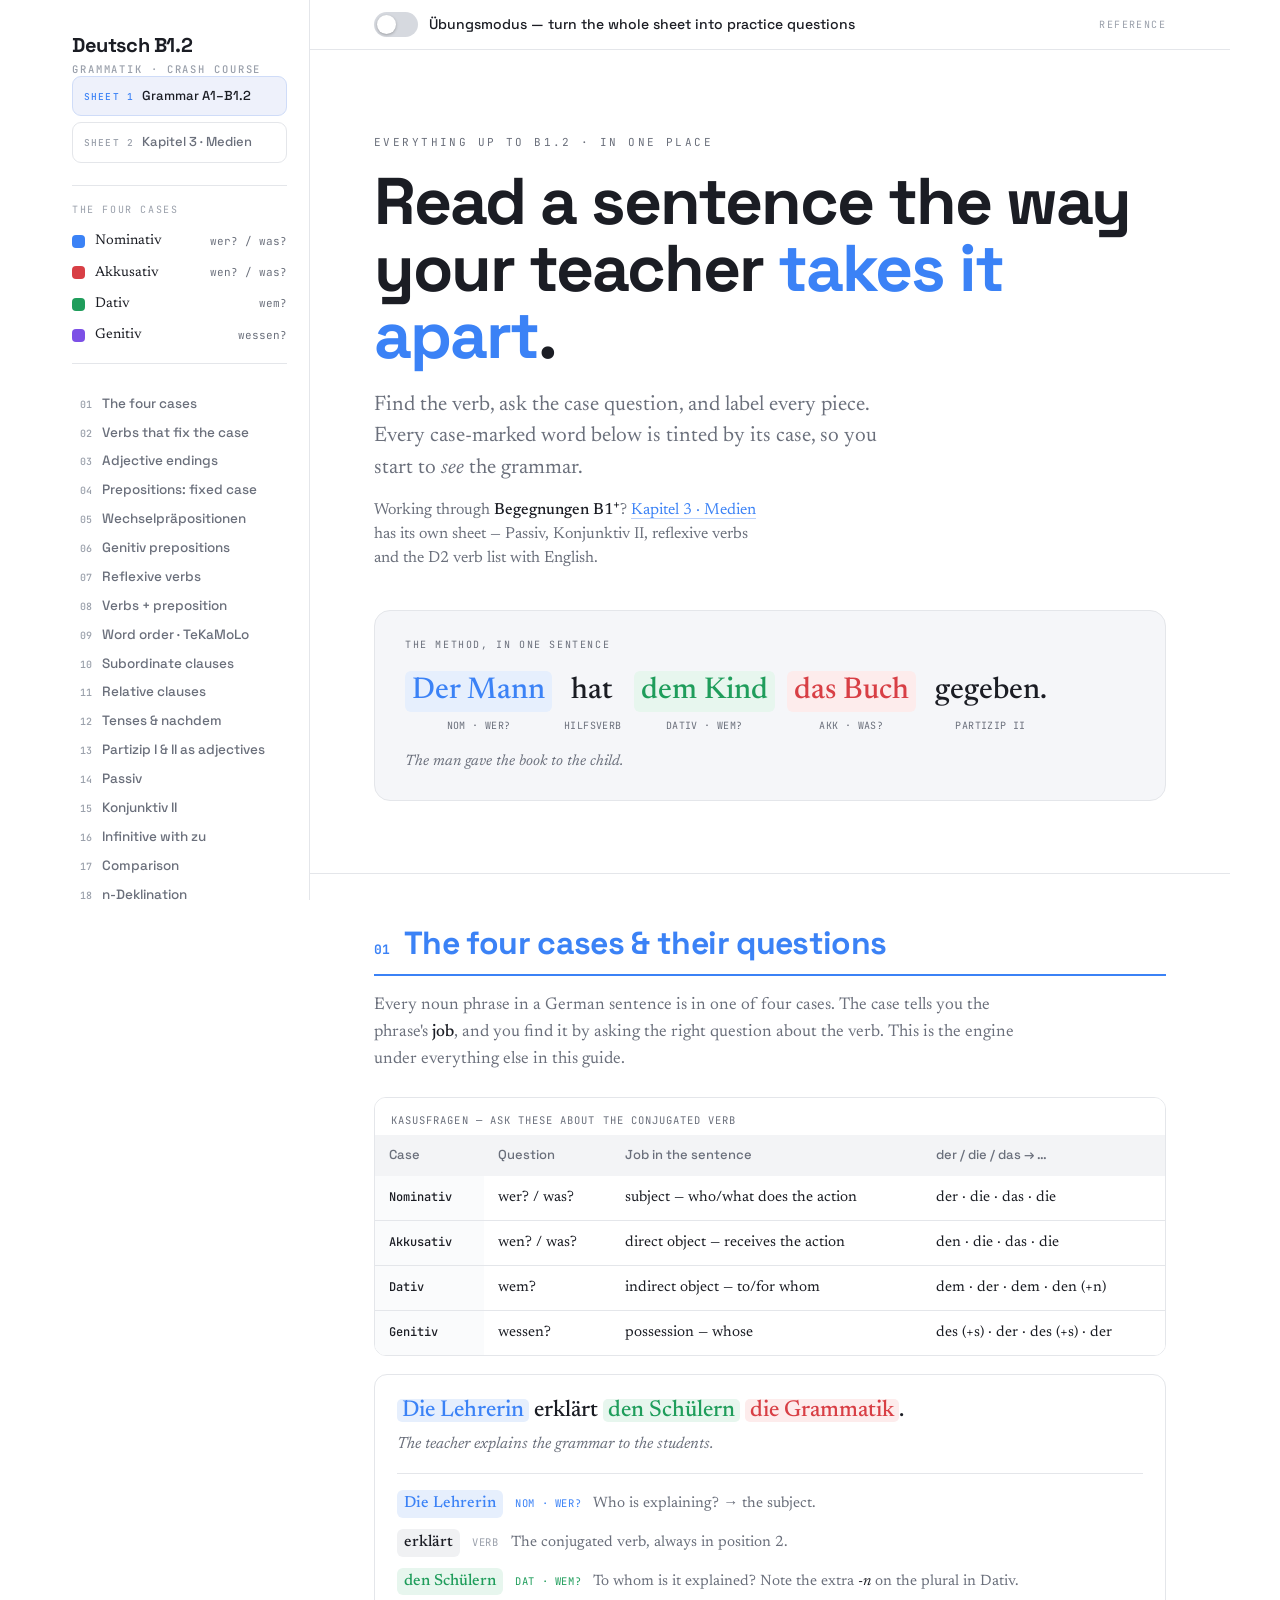
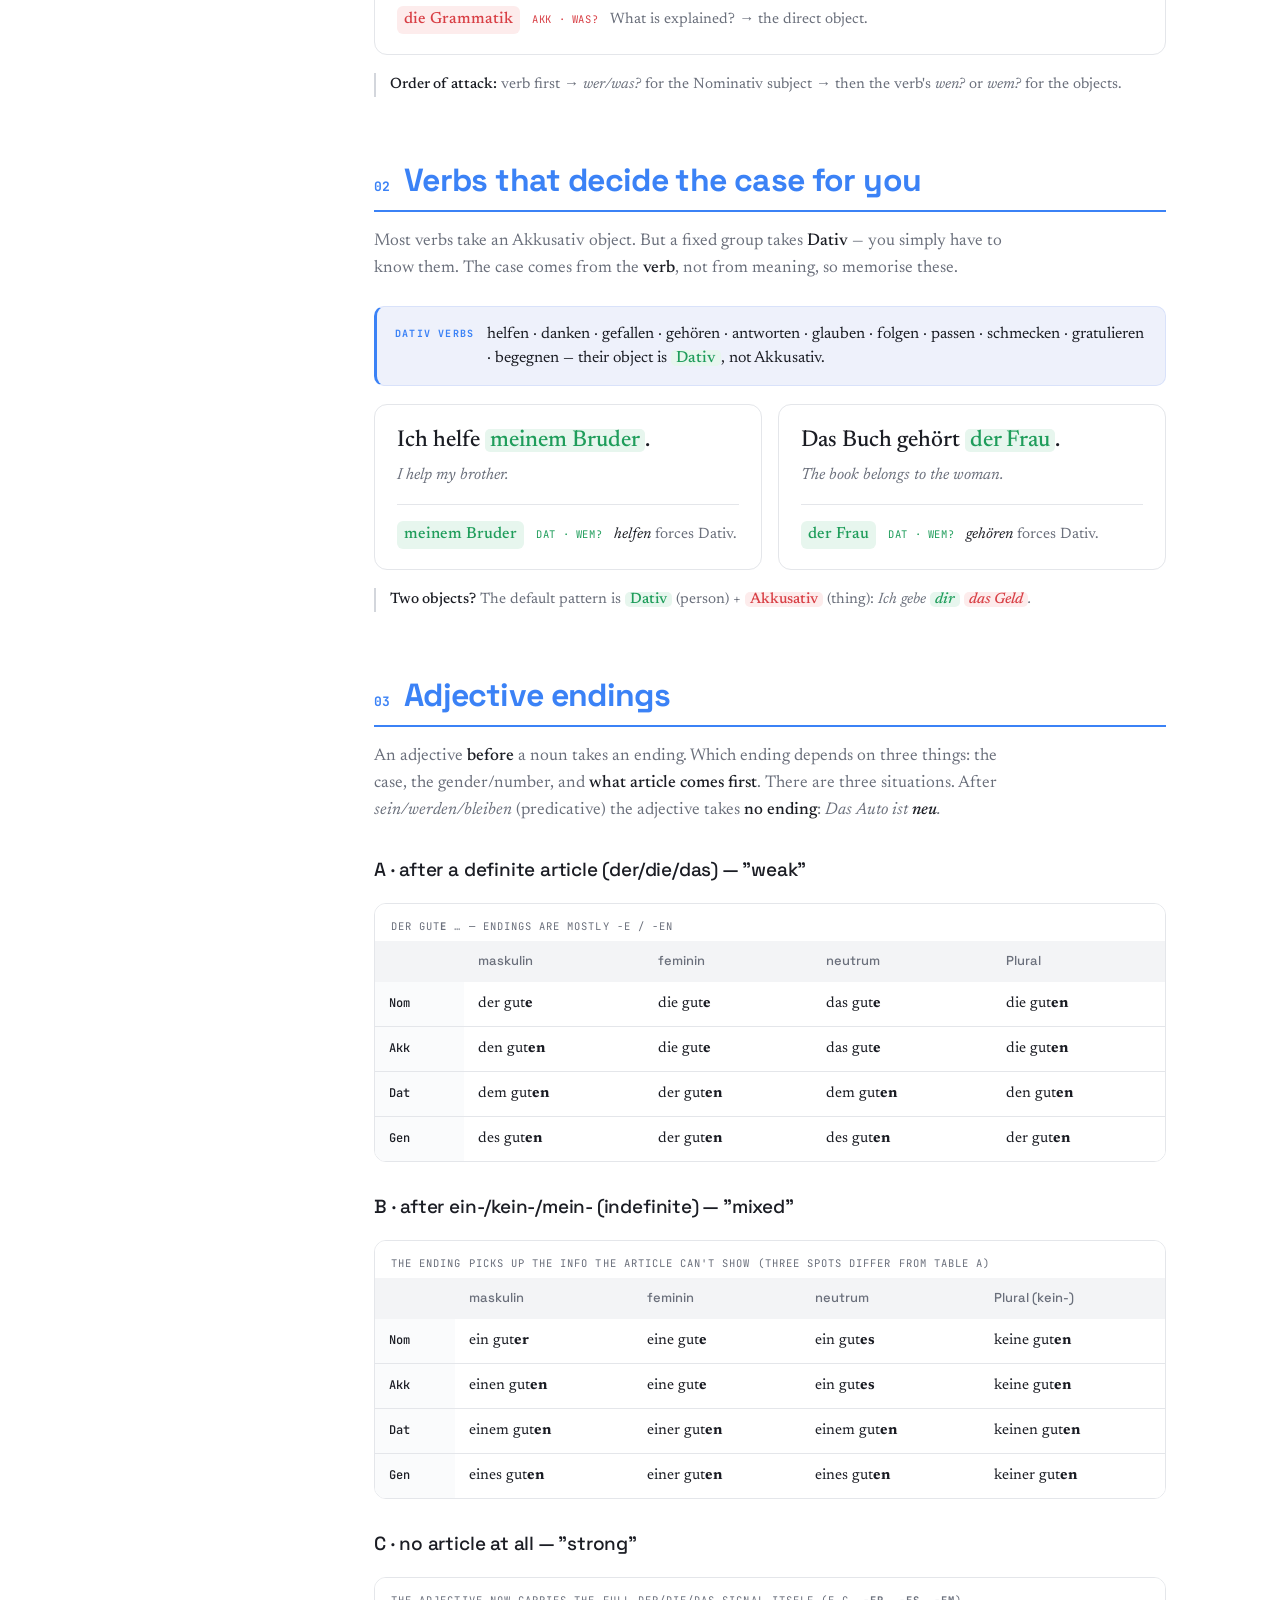
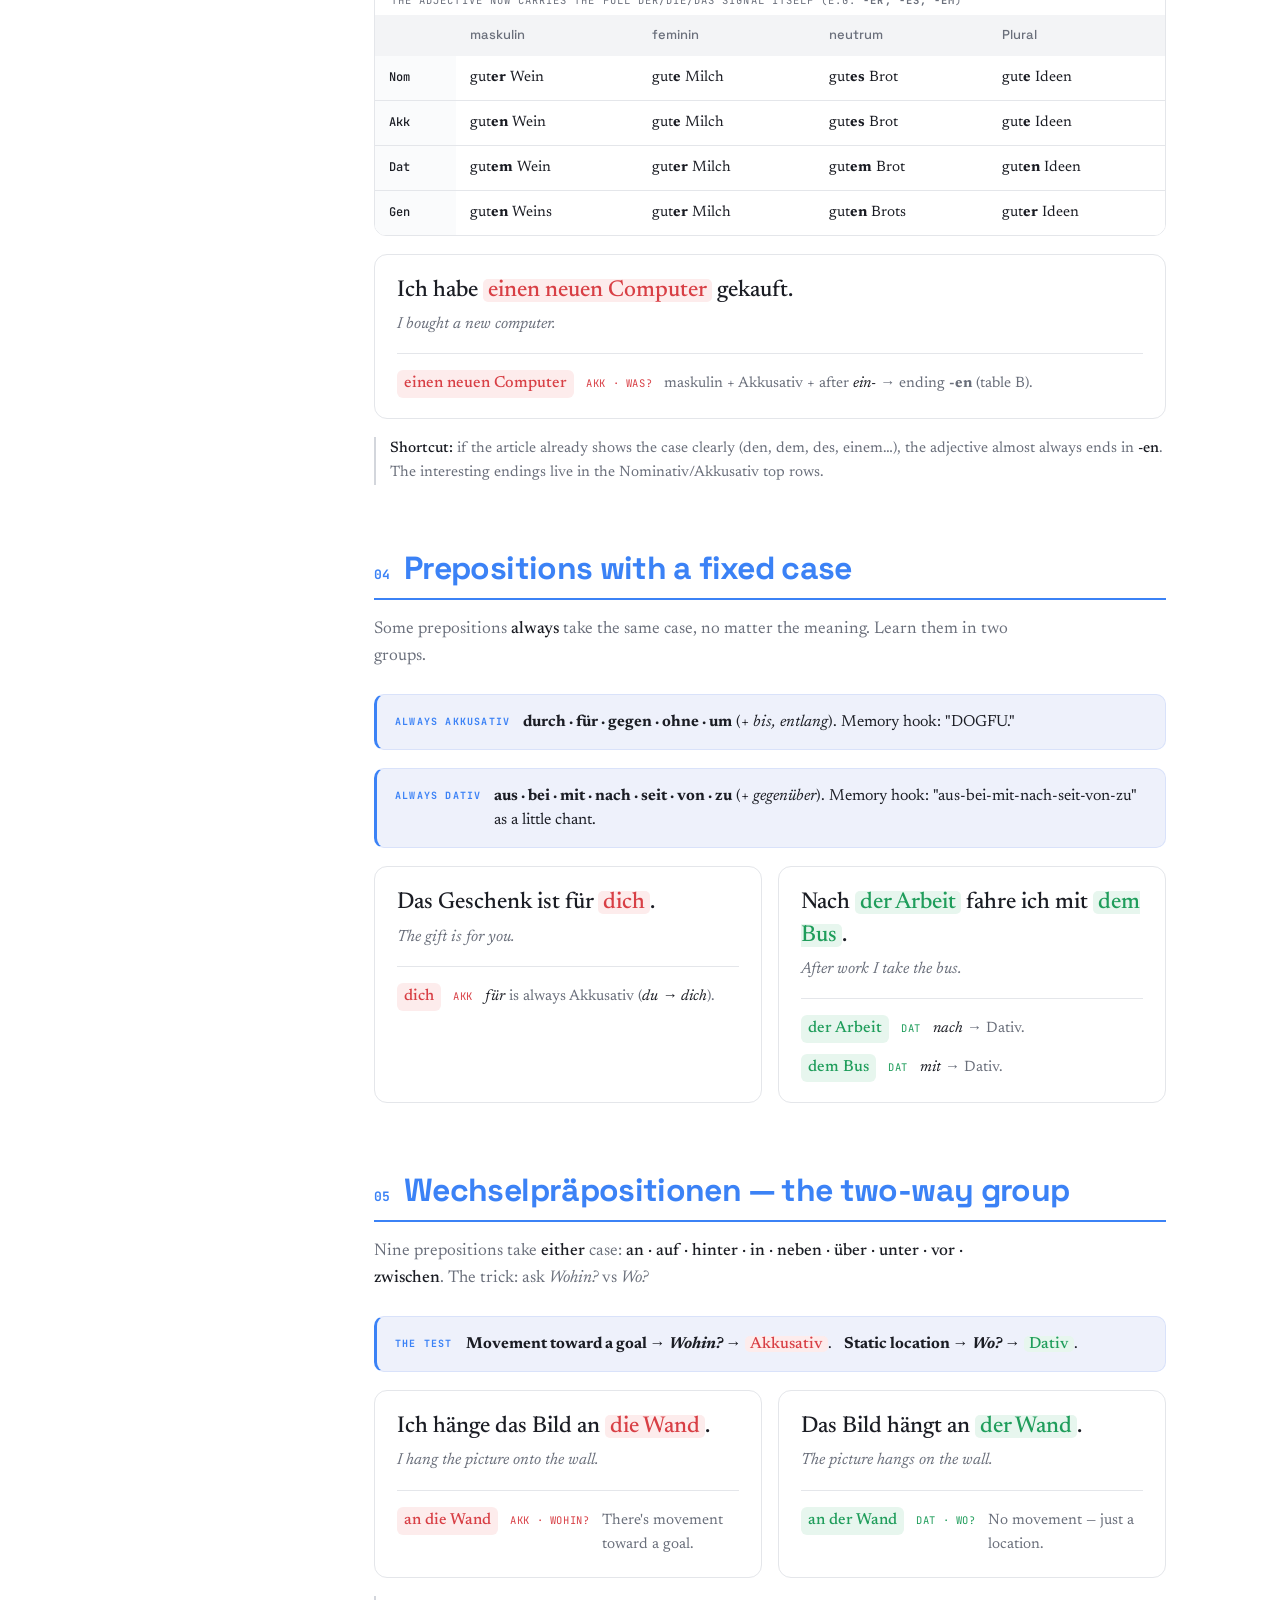
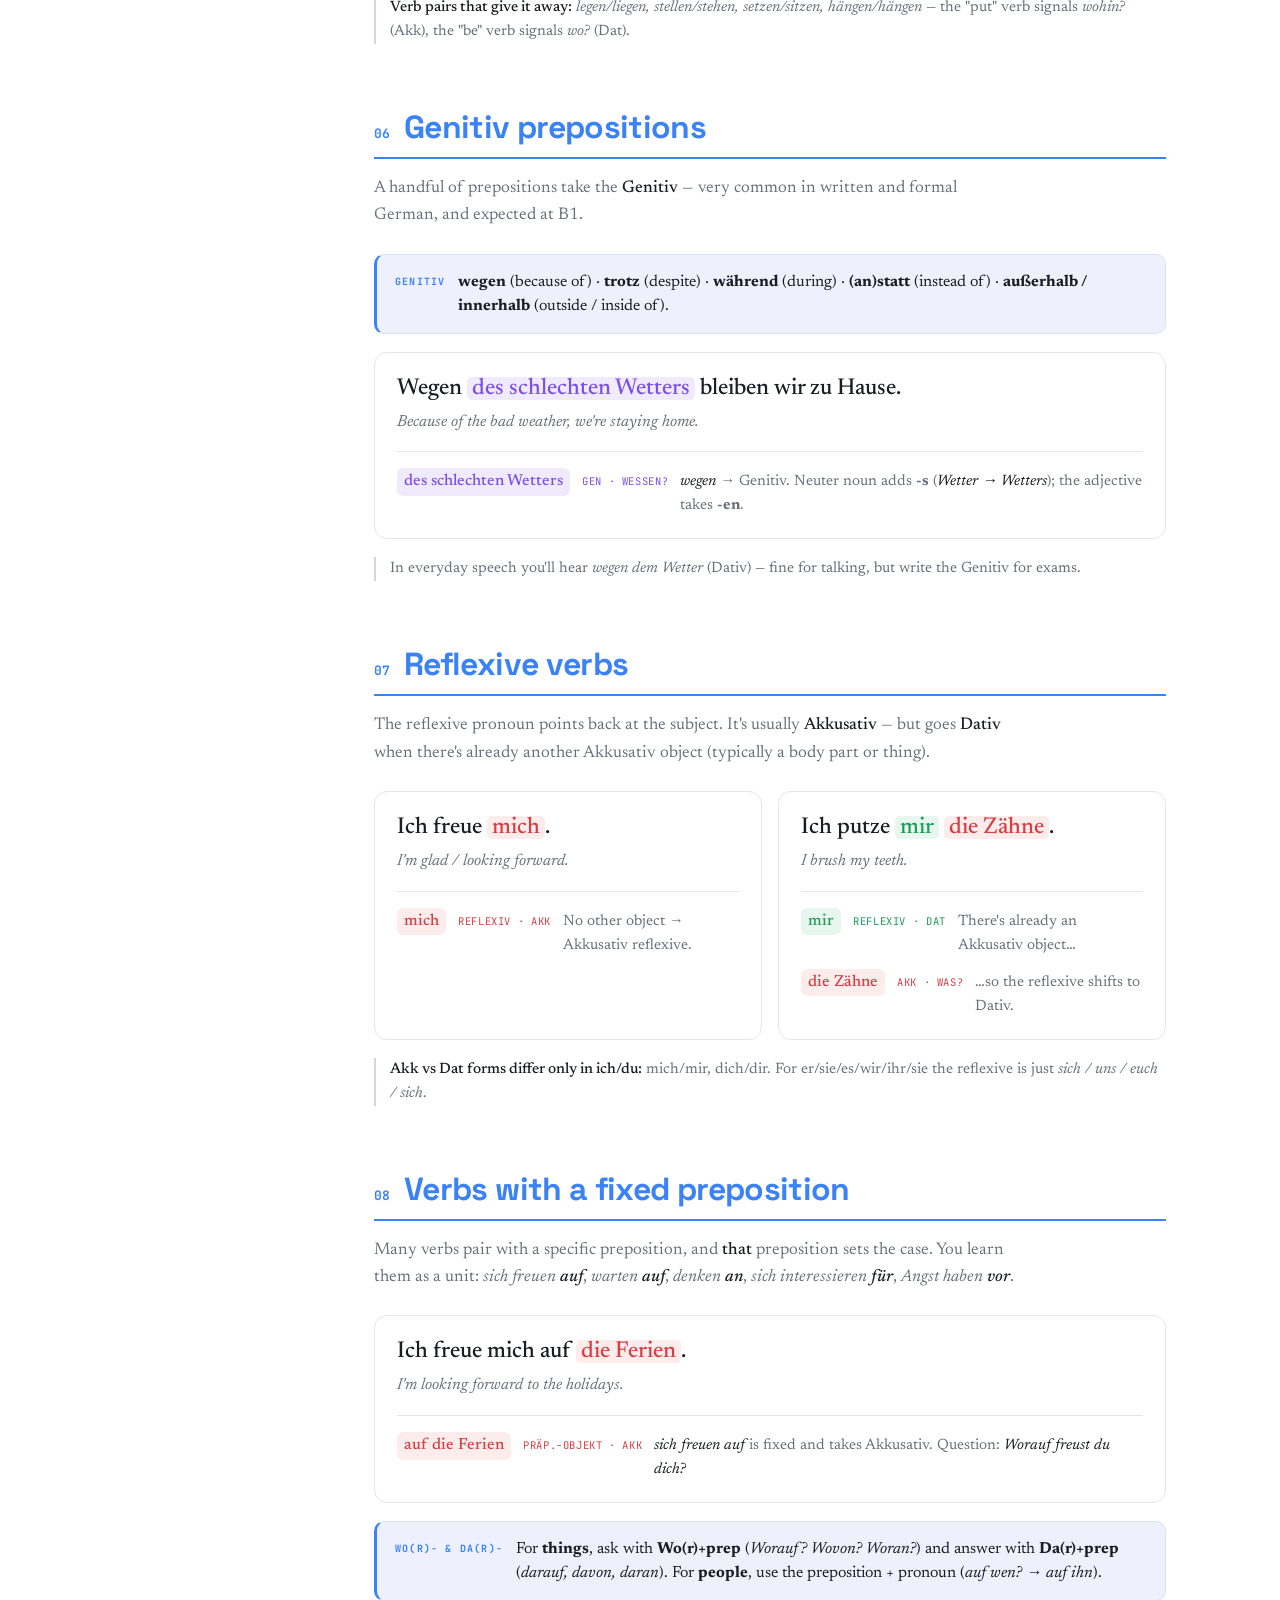
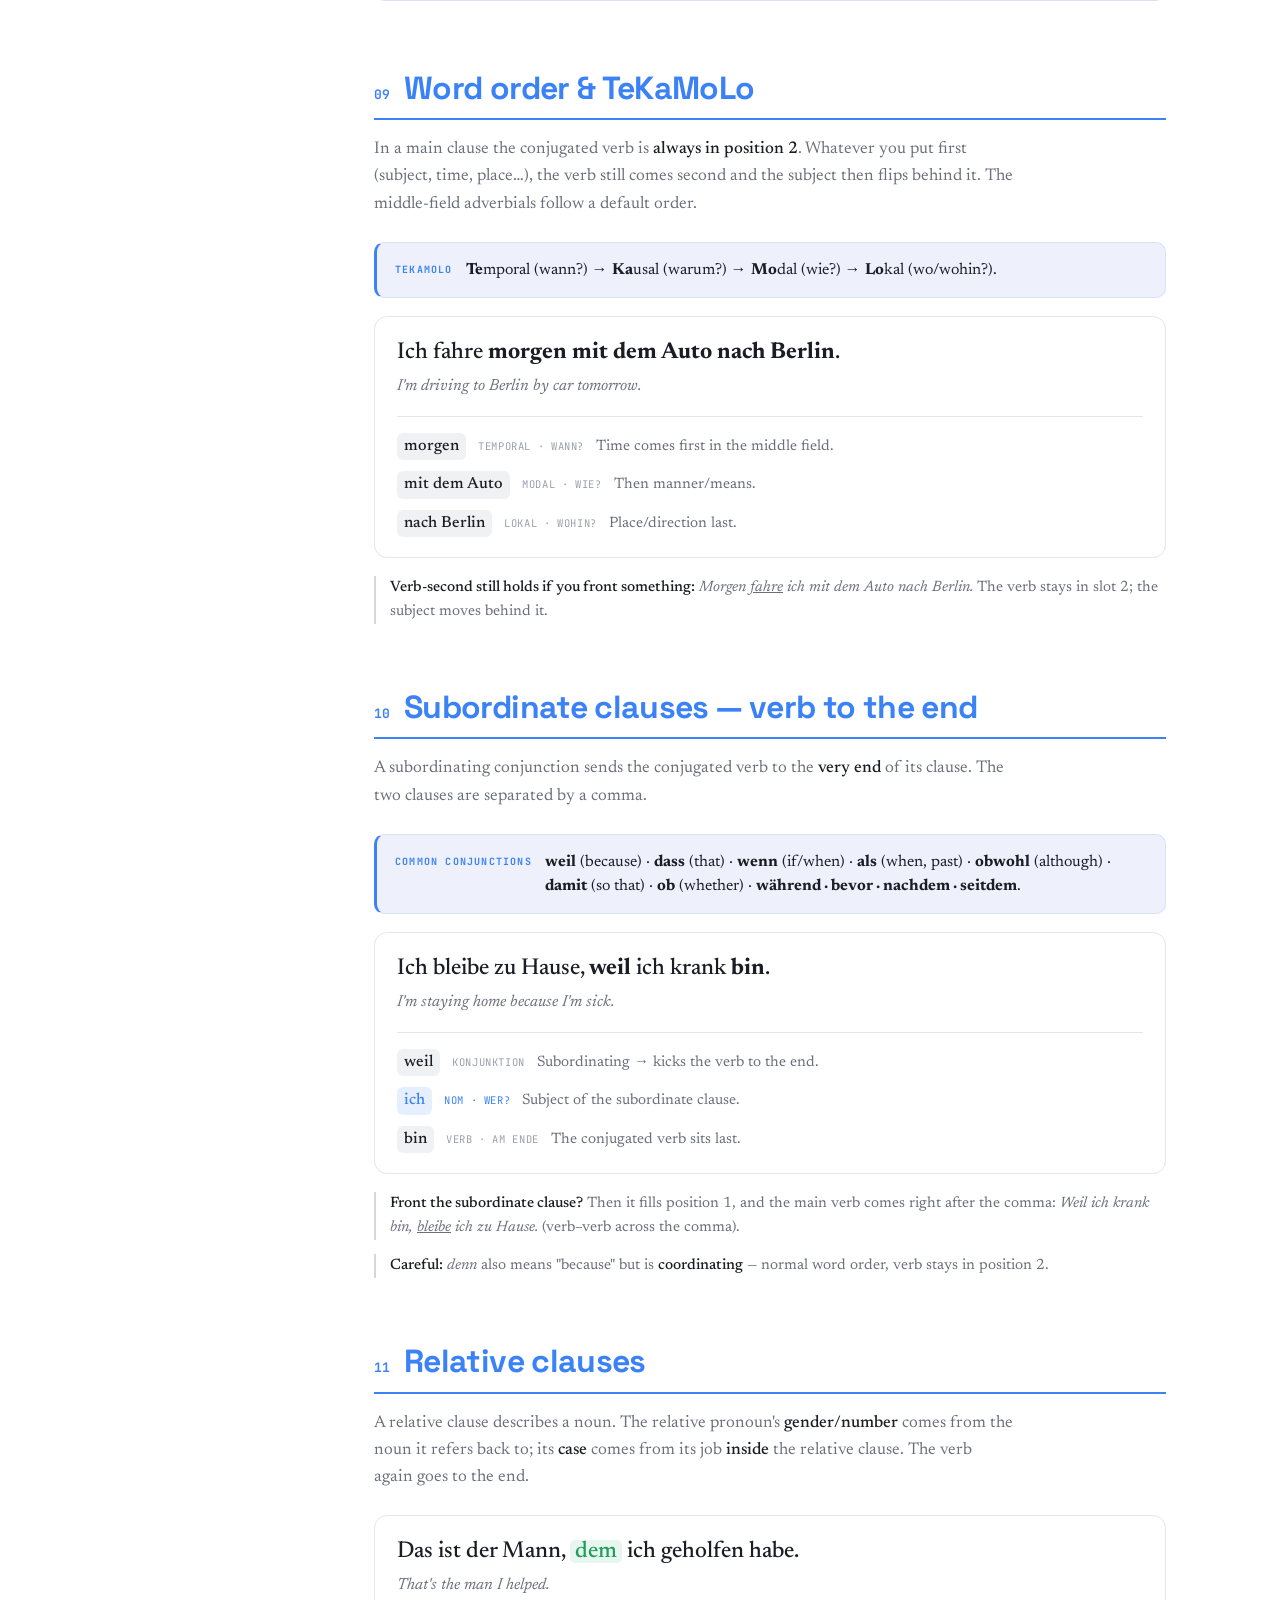
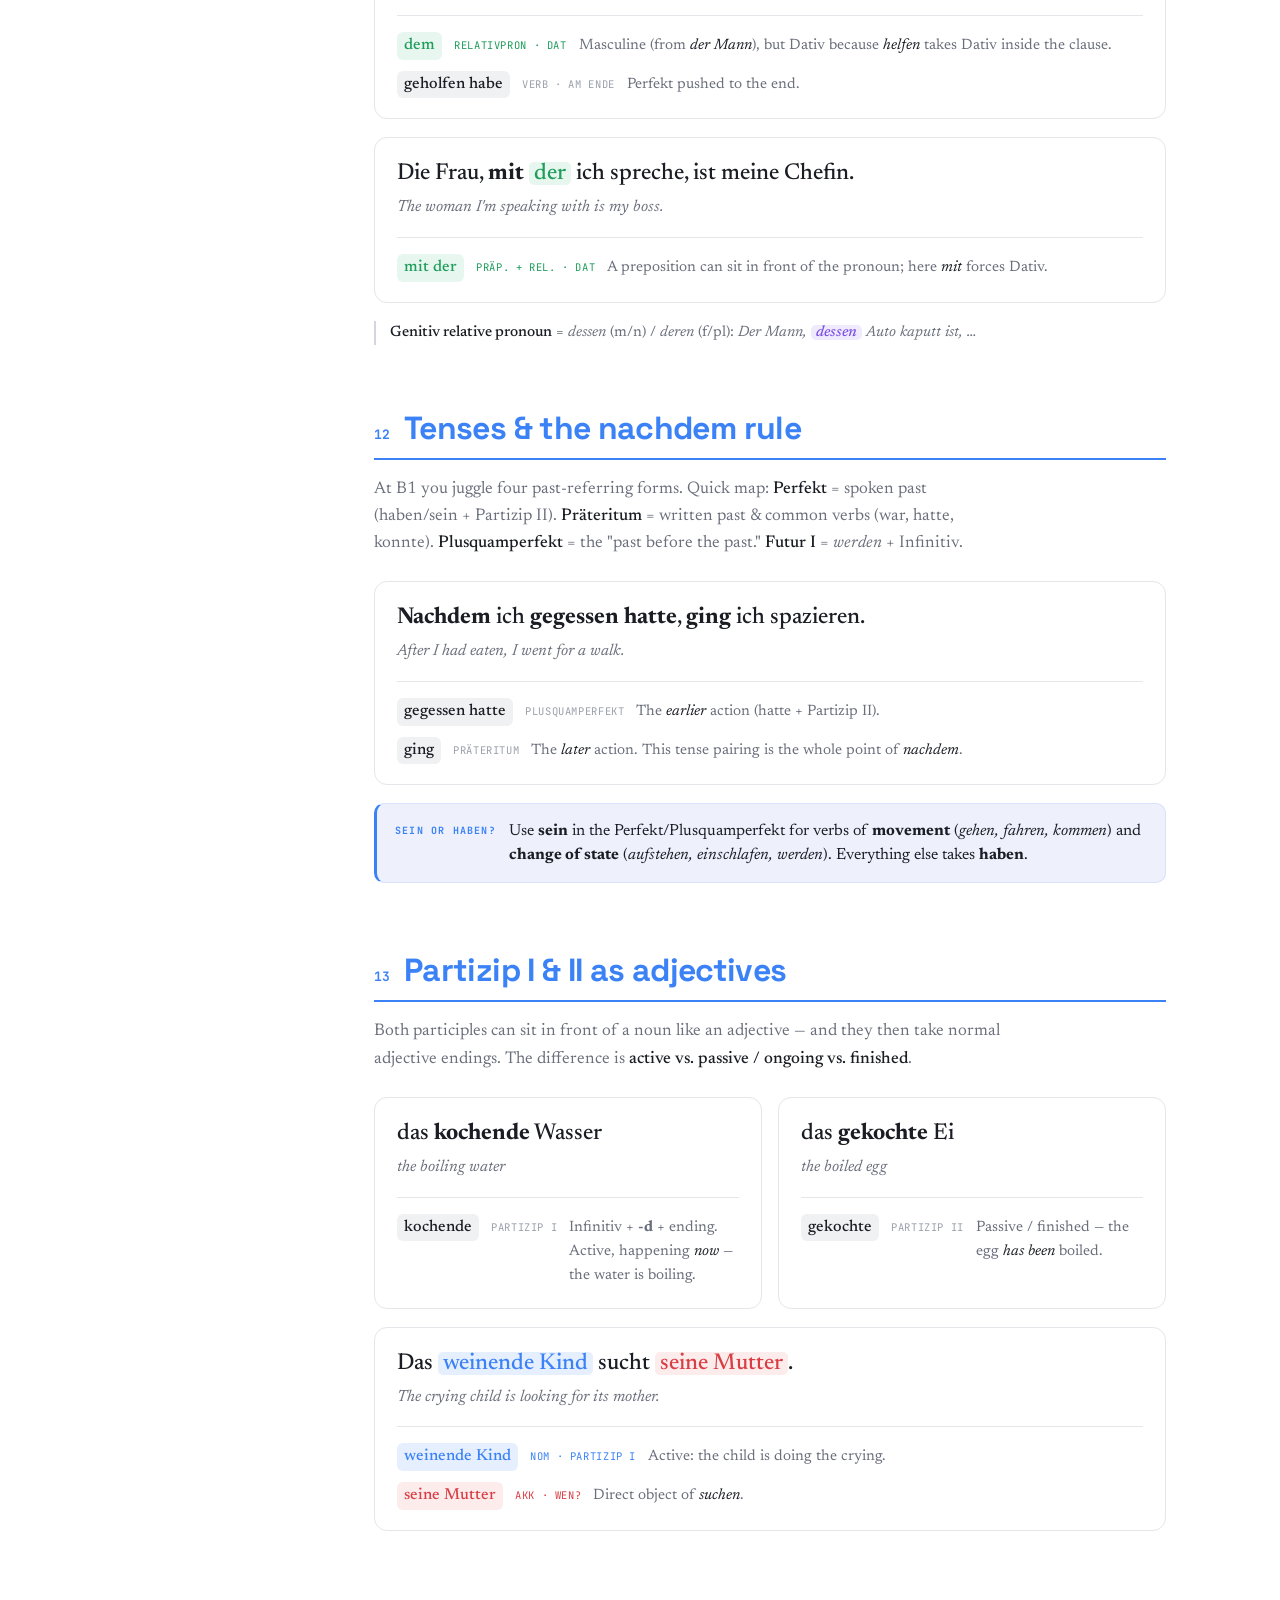
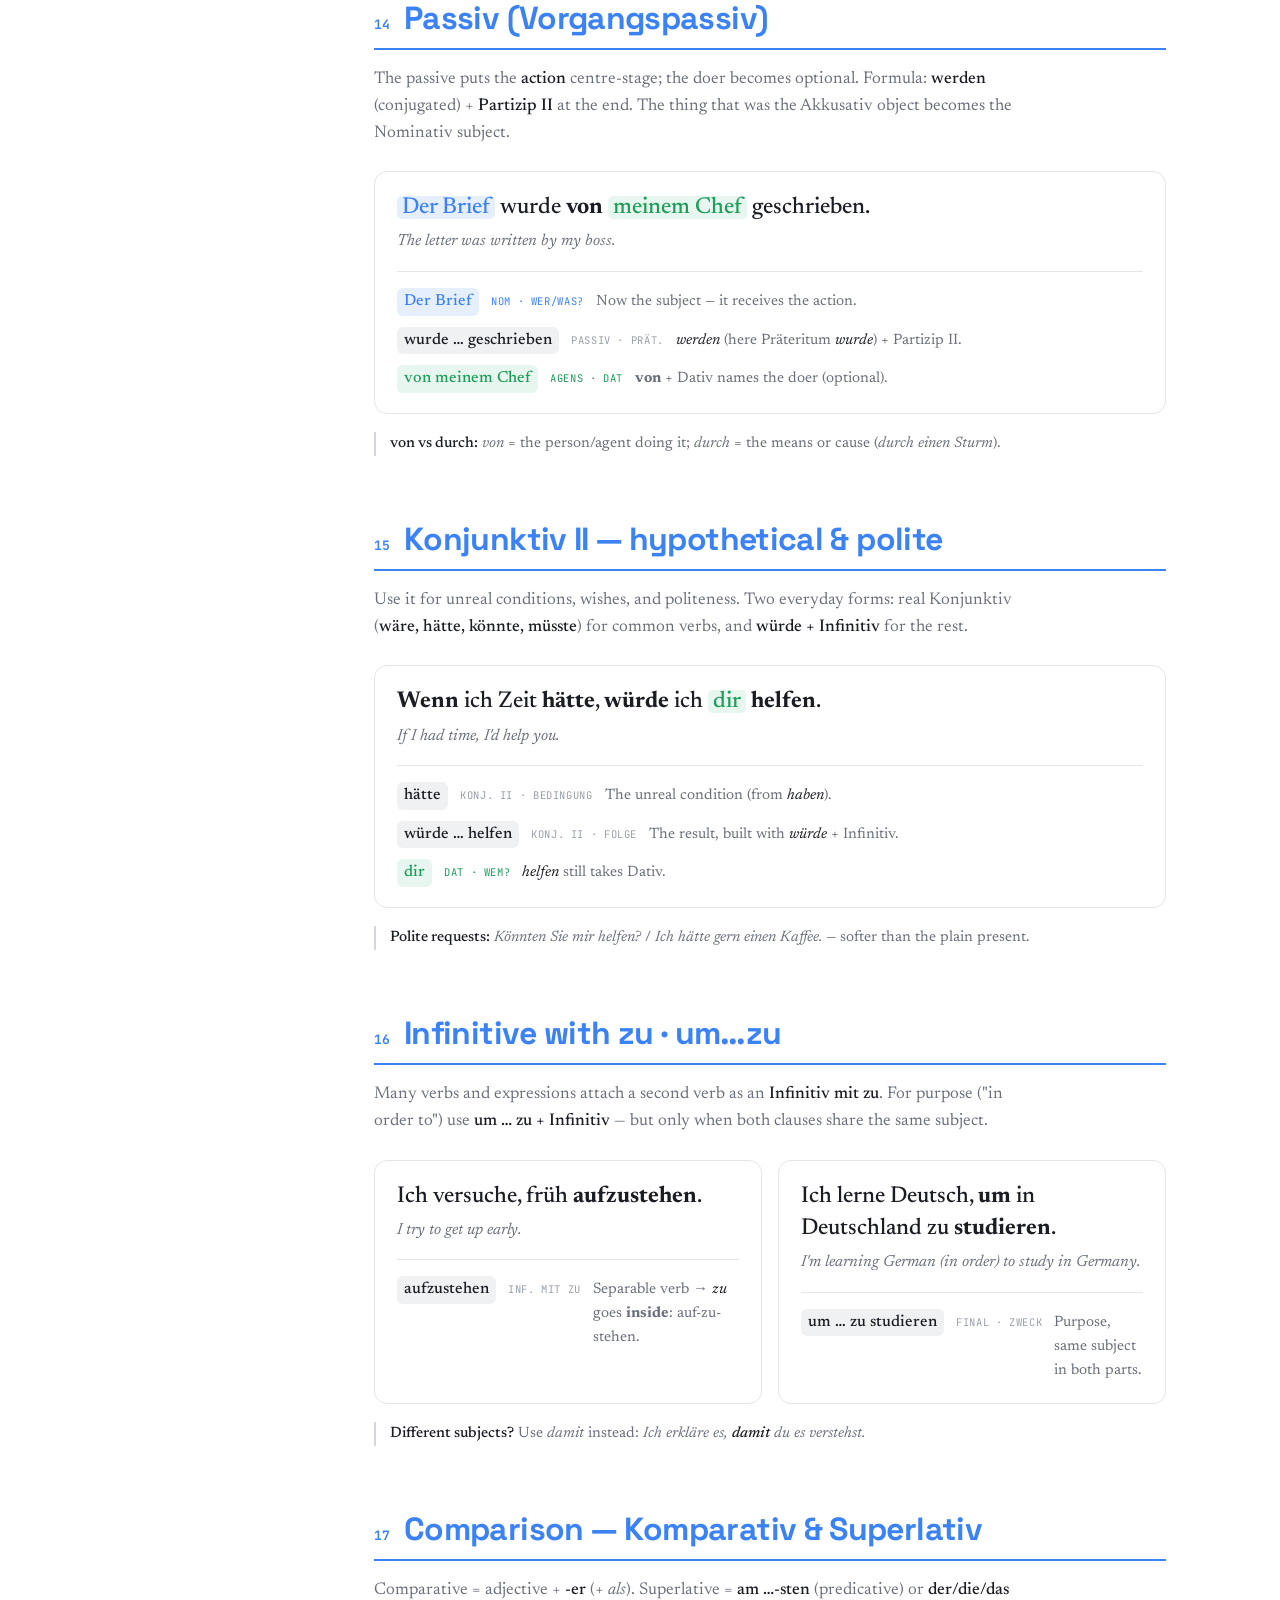
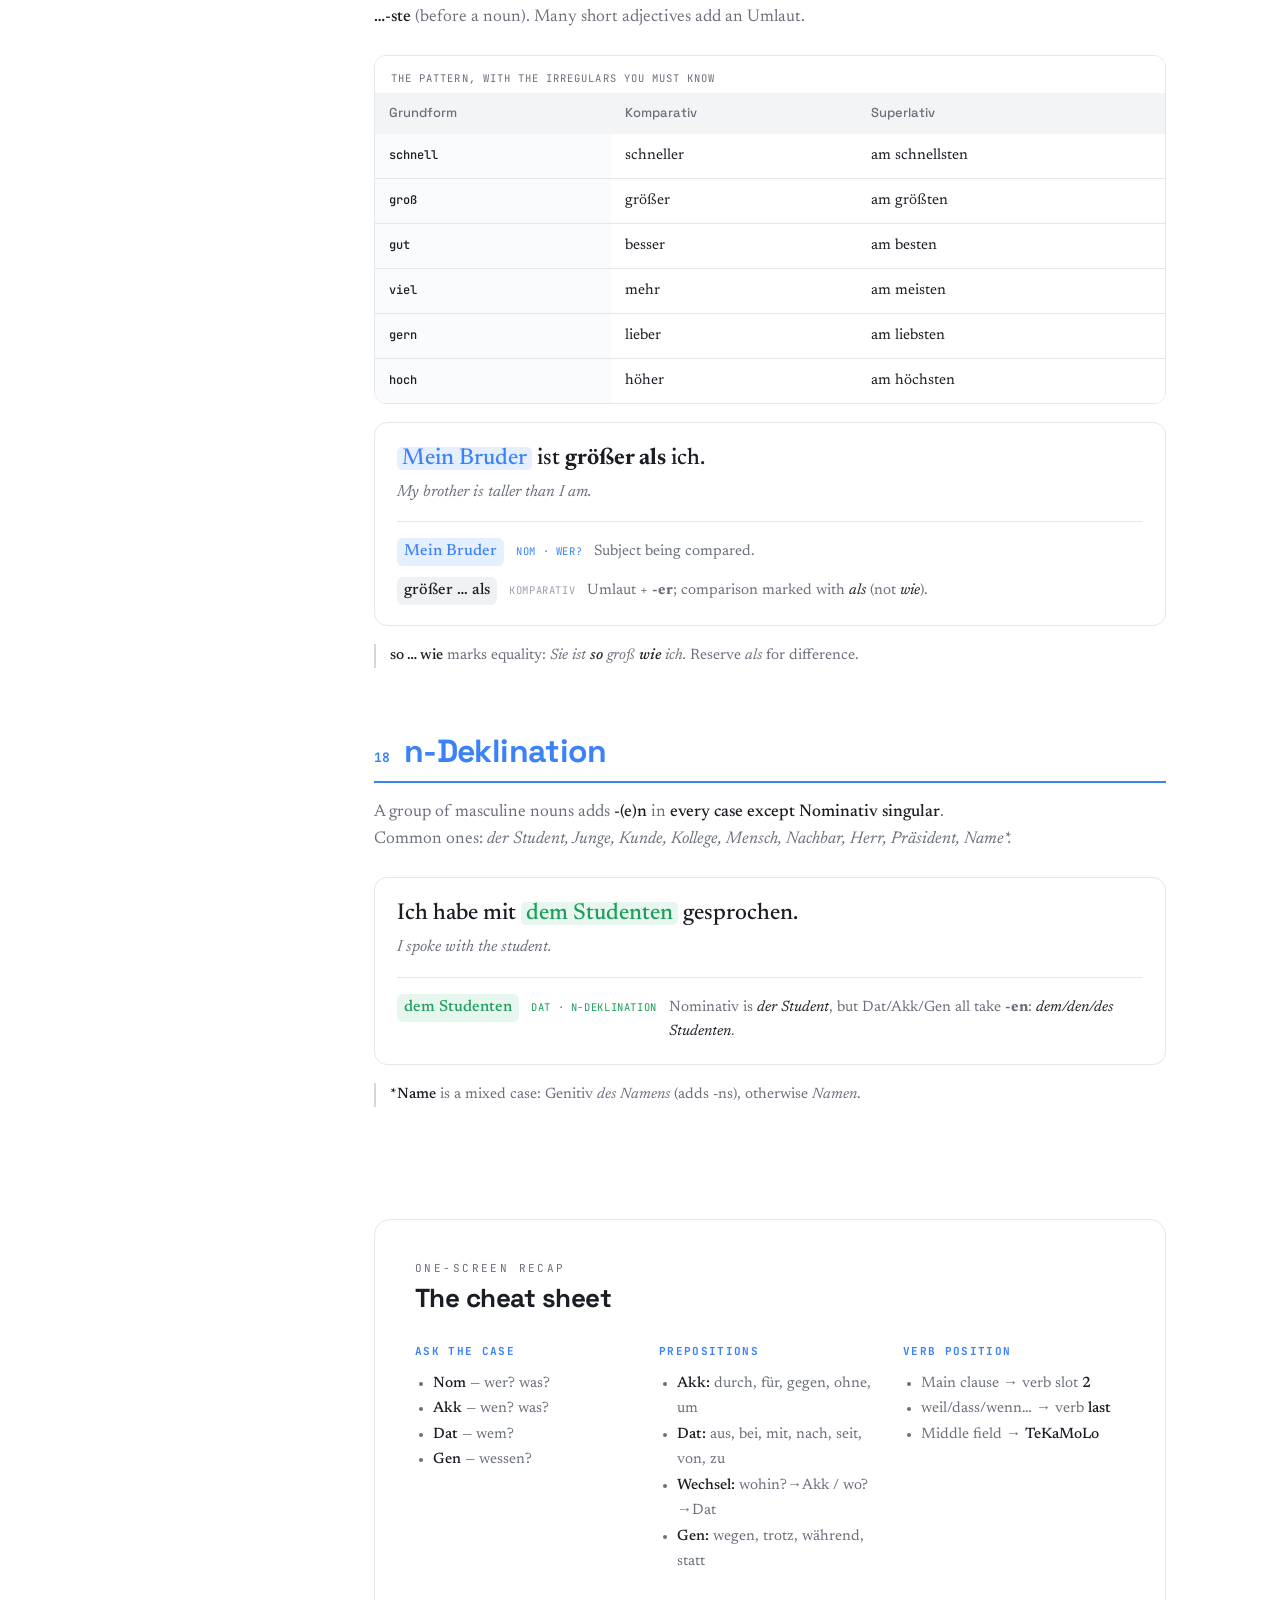
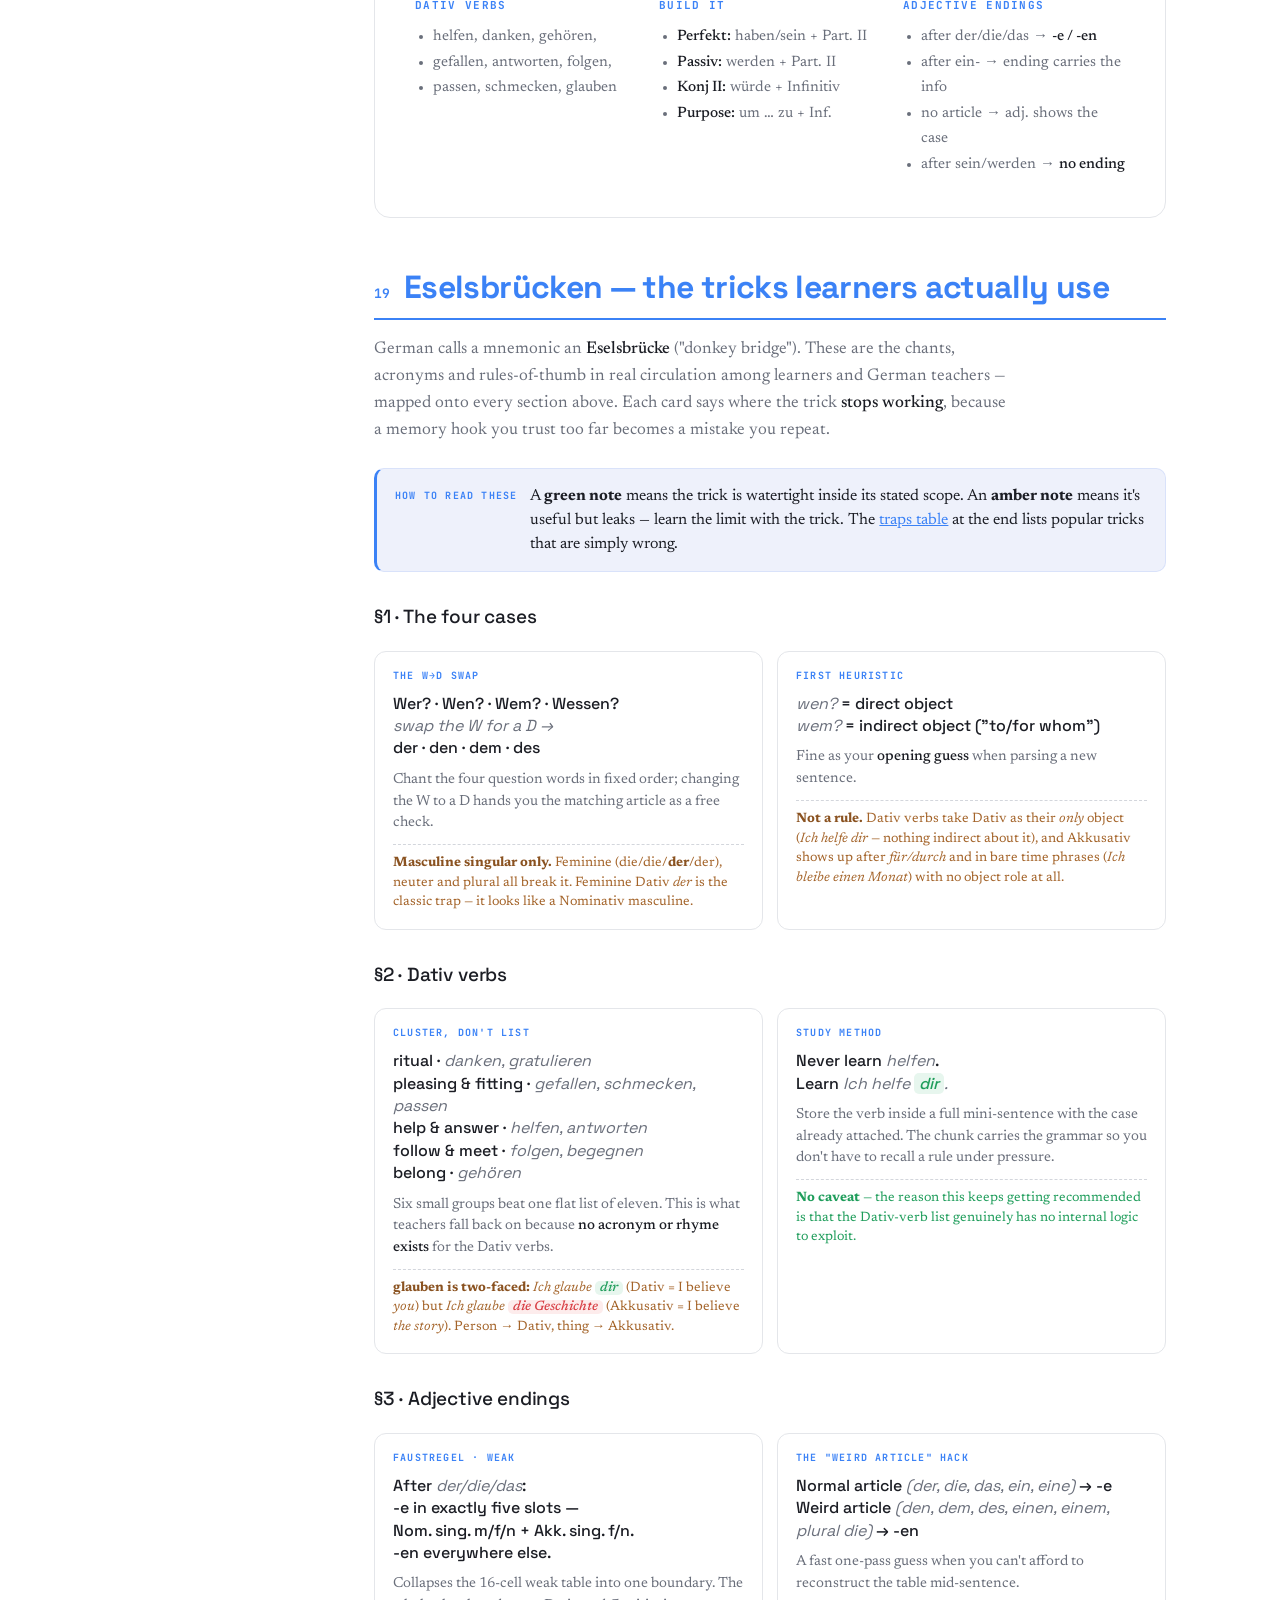
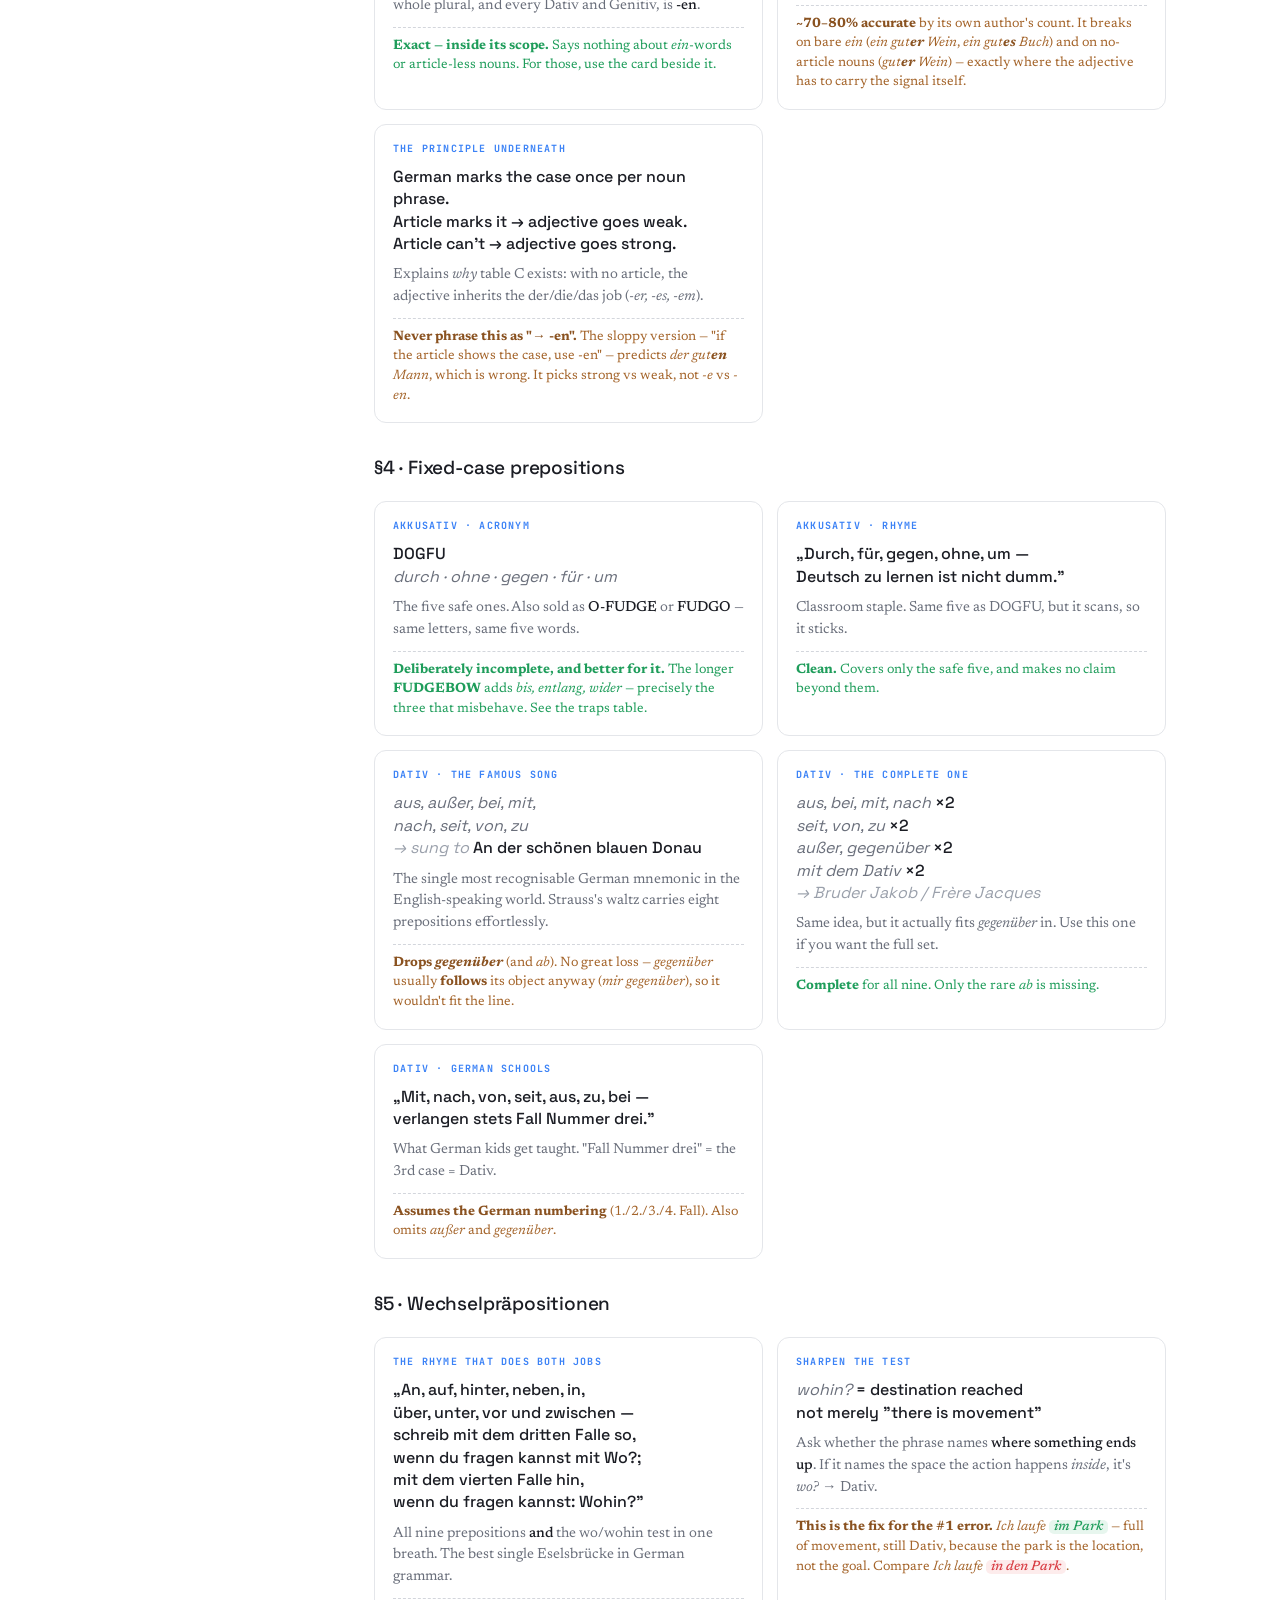
==== commit d8079dd8: "Add Kapitel 3 (Medien) study sheet with D2 verbs and drills Begegnungen B1+ chapter 3 as a second se" ====
--- a/index.html
+++ b/index.html
@@ -178,25 +178,25 @@
 
   .drill{margin-top:18px}
   .drill .dhead{font-family:var(--mono);font-size:10px;letter-spacing:.14em;text-transform:uppercase;color:var(--accent);margin-bottom:14px}
-  .q{background:var(--card);border:1px solid var(--line);border-radius:11px;padding:14px 16px;margin:10px 0}
-  .q .qt{margin:0 0 10px;font-size:16.5px;line-height:1.55}
-  .q .qt em{color:var(--muted);font-size:14.5px;font-style:italic}
-  .q .qt b{font-weight:700}
-  .q .row{display:flex;gap:8px;flex-wrap:wrap;align-items:center}
-  .q input[type=text]{font-family:var(--body);font-size:16px;padding:7px 11px;border:1px solid var(--line-strong);border-radius:8px;min-width:170px;flex:1 1 170px;background:#fff;color:var(--ink)}
-  .q input[type=text]:focus{outline:2px solid var(--accent);outline-offset:1px;border-color:var(--accent)}
-  .q button{font-family:var(--display);font-size:13px;font-weight:500;padding:8px 15px;border-radius:8px;border:1px solid var(--line-strong);background:#f3f4f6;color:var(--ink);cursor:pointer}
-  .q button:hover{background:#e9ebef}
-  .q .fb{font-size:14.5px;font-family:var(--display);font-weight:500}
-  .q.ok{border-color:#b7e2c9;background:var(--dat-bg)}
-  .q.ok .fb{color:var(--dat)}
-  .q.no{border-color:#f2c9ca;background:var(--akk-bg)}
-  .q.no .fb{color:var(--akk)}
-  .q details{margin-top:10px}
-  .q details summary{cursor:pointer;font-family:var(--mono);font-size:10.5px;letter-spacing:.1em;text-transform:uppercase;color:var(--muted)}
-  .q details summary:hover{color:var(--accent)}
-  .q details .ans{margin-top:9px;font-size:15.5px;line-height:1.55;color:var(--ink);padding-left:13px;border-left:2px solid var(--accent)}
-  .q details .ans em{color:var(--muted)}
+  .drill .q{background:var(--card);border:1px solid var(--line);border-radius:11px;padding:14px 16px;margin:10px 0}
+  .drill .q .qt{margin:0 0 10px;font-size:16.5px;line-height:1.55}
+  .drill .q .qt em{color:var(--muted);font-size:14.5px;font-style:italic}
+  .drill .q .qt b{font-weight:700}
+  .drill .q .row{display:flex;gap:8px;flex-wrap:wrap;align-items:center}
+  .drill .q input[type=text]{font-family:var(--body);font-size:16px;padding:7px 11px;border:1px solid var(--line-strong);border-radius:8px;min-width:170px;flex:1 1 170px;background:#fff;color:var(--ink)}
+  .drill .q input[type=text]:focus{outline:2px solid var(--accent);outline-offset:1px;border-color:var(--accent)}
+  .drill .q button{font-family:var(--display);font-size:13px;font-weight:500;padding:8px 15px;border-radius:8px;border:1px solid var(--line-strong);background:#f3f4f6;color:var(--ink);cursor:pointer}
+  .drill .q button:hover{background:#e9ebef}
+  .drill .q .fb{font-size:14.5px;font-family:var(--display);font-weight:500}
+  .drill .q.ok{border-color:#b7e2c9;background:var(--dat-bg)}
+  .drill .q.ok .fb{color:var(--dat)}
+  .drill .q.no{border-color:#f2c9ca;background:var(--akk-bg)}
+  .drill .q.no .fb{color:var(--akk)}
+  .drill .q details{margin-top:10px}
+  .drill .q details summary{cursor:pointer;font-family:var(--mono);font-size:10.5px;letter-spacing:.1em;text-transform:uppercase;color:var(--muted)}
+  .drill .q details summary:hover{color:var(--accent)}
+  .drill .q details .ans{margin-top:9px;font-size:15.5px;line-height:1.55;color:var(--ink);padding-left:13px;border-left:2px solid var(--accent)}
+  .drill .q details .ans em{color:var(--muted)}
 
   /* mnemonic cards */
   .tricks{display:grid;grid-template-columns:repeat(auto-fit,minmax(272px,1fr));gap:14px;margin:18px 0}
@@ -221,6 +221,18 @@
   .cheat code{font-family:var(--mono);font-size:13px;color:var(--accent)}
 
   footer{color:var(--faint);font-size:13px;text-align:center;margin-top:60px;font-family:var(--mono);letter-spacing:.04em}
+
+  .sub a{color:var(--accent);text-decoration:none;border-bottom:1px solid #bcd3fb}
+  .sub a:hover{border-bottom-color:var(--accent)}
+
+  /* chapter switcher */
+  .chapswitch{display:flex;flex-direction:column;gap:6px;margin:0 0 20px}
+  .chapswitch a{display:flex;align-items:baseline;gap:8px;text-decoration:none;border:1px solid var(--line);
+    border-radius:9px;padding:9px 11px;font-family:var(--display);font-size:13px;font-weight:500;color:var(--muted);background:#fff}
+  .chapswitch a .tagn{font-family:var(--mono);font-size:9.5px;letter-spacing:.12em;text-transform:uppercase;color:var(--faint)}
+  .chapswitch a:hover{border-color:var(--line-strong);color:var(--ink)}
+  .chapswitch a[aria-current="page"]{background:#eef1fb;border-color:#cfdcf8;color:var(--ink)}
+  .chapswitch a[aria-current="page"] .tagn{color:var(--accent)}
 
   /* ---------- responsive: fold sidebar ---------- */
   @media (max-width:860px){
@@ -240,6 +252,11 @@
   <!-- SIDEBAR -->
   <aside>
     <div class="brand">Deutsch B1.2<span>Grammatik · Crash Course</span></div>
+
+    <div class="chapswitch">
+      <a href="index.html" aria-current="page"><span class="tagn">Sheet 1</span> Grammar A1–B1.2</a>
+      <a href="kapitel-3.html"><span class="tagn">Sheet 2</span> Kapitel 3 · Medien</a>
+    </div>
 
     <div class="legend" aria-label="Case colour key">
       <div class="lg-title">The four cases</div>
@@ -298,6 +315,7 @@
       <div class="kicker">Everything up to B1.2 · in one place</div>
       <h1>Read a sentence the way<br>your teacher <em>takes it apart</em>.</h1>
       <p class="sub">Find the verb, ask the case question, and label every piece. Every case-marked word below is tinted by its case, so you start to <em>see</em> the grammar.</p>
+      <p class="sub" style="font-size:16px;margin-top:12px">Working through <b>Begegnungen B1<sup>+</sup></b>? <a href="kapitel-3.html">Kapitel 3 · Medien</a> has its own sheet — Passiv, Konjunktiv II, reflexive verbs and the D2 verb list with English.</p>
 
       <div class="diagram">
         <div class="dlabel">The method, in one sentence</div>
